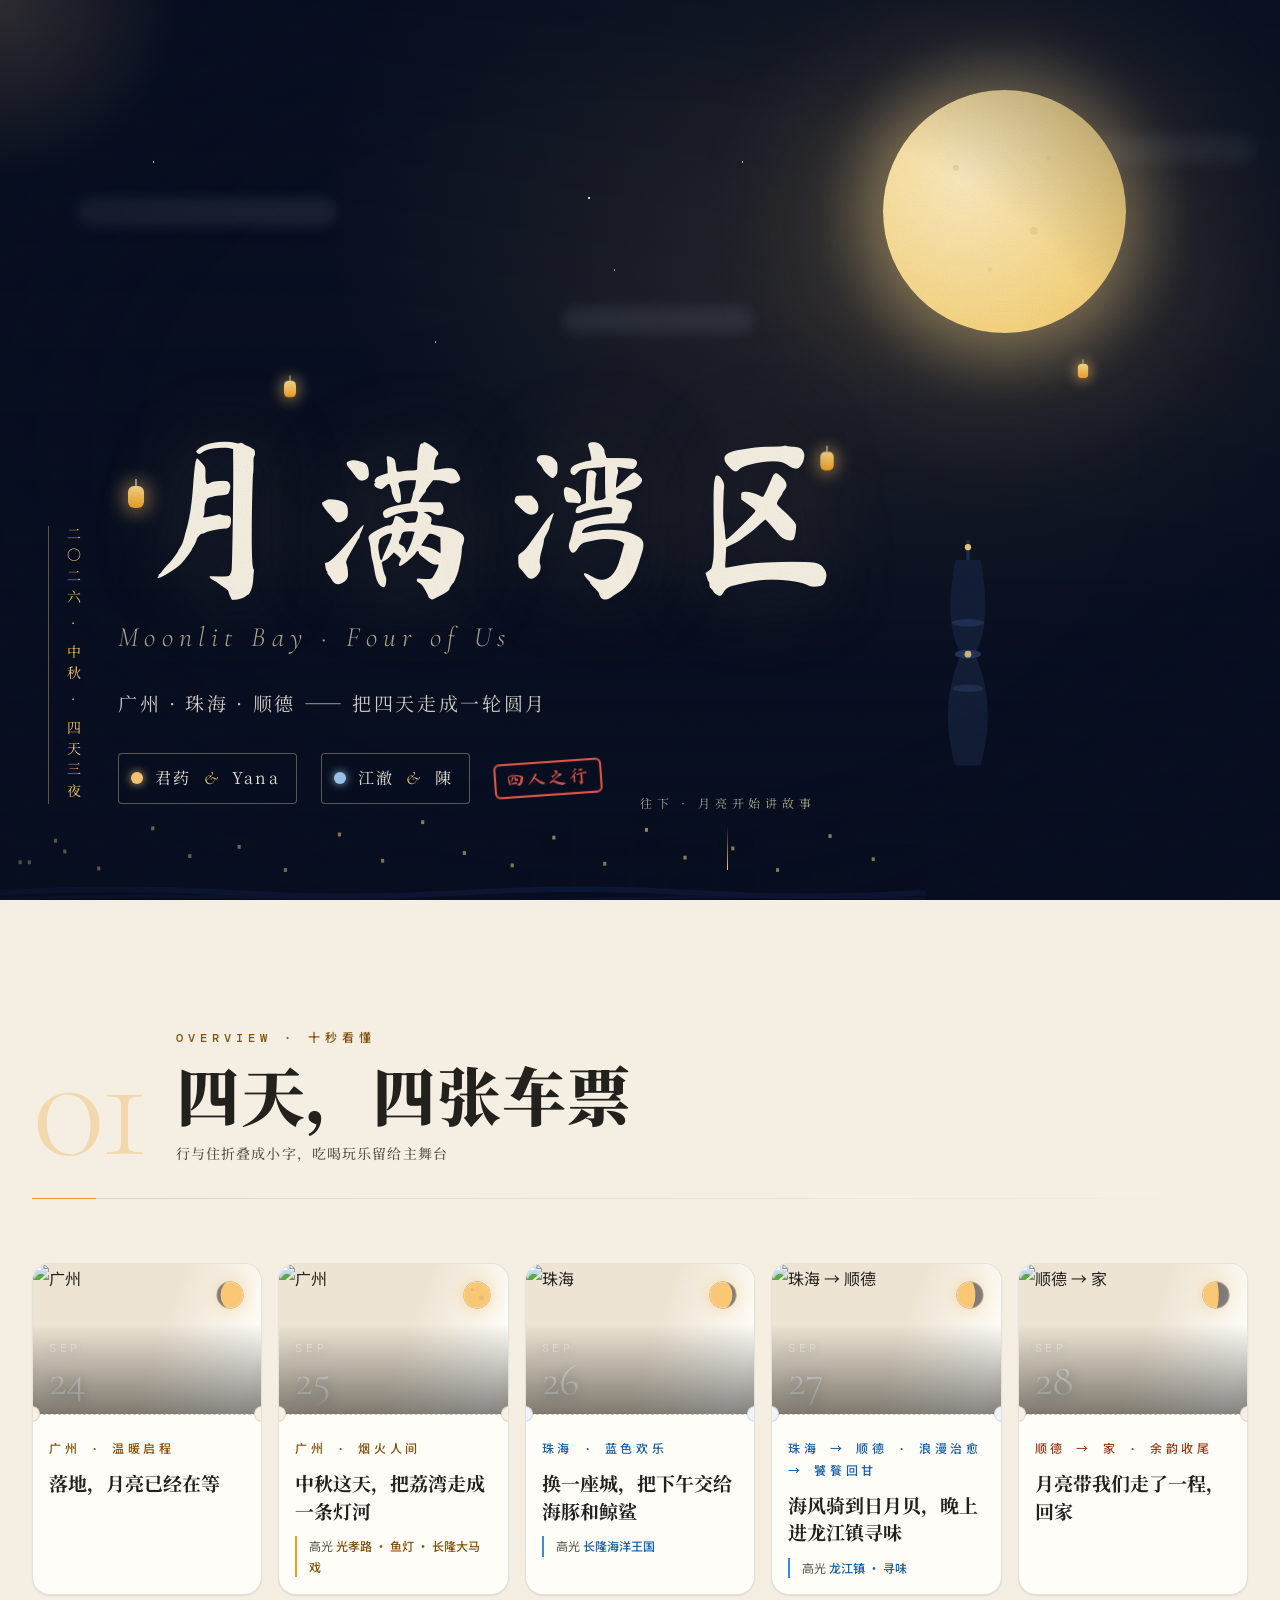
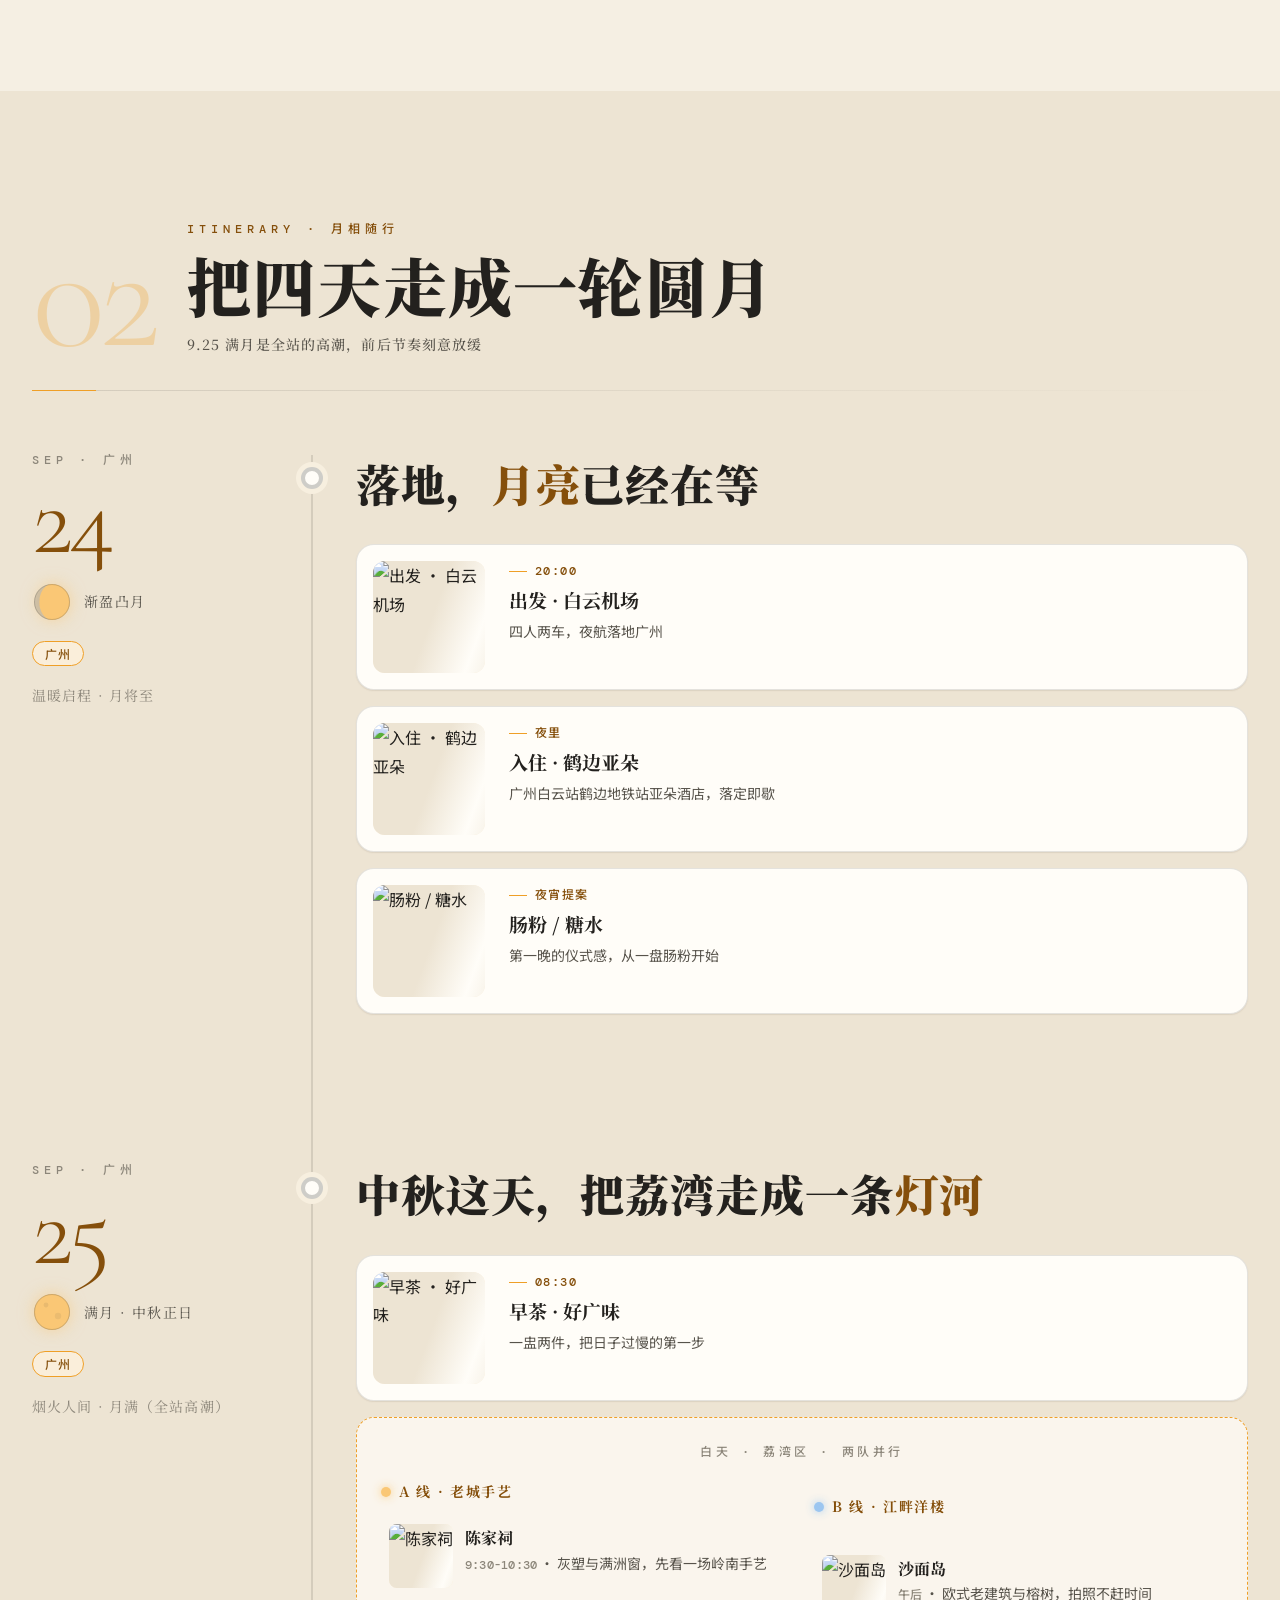
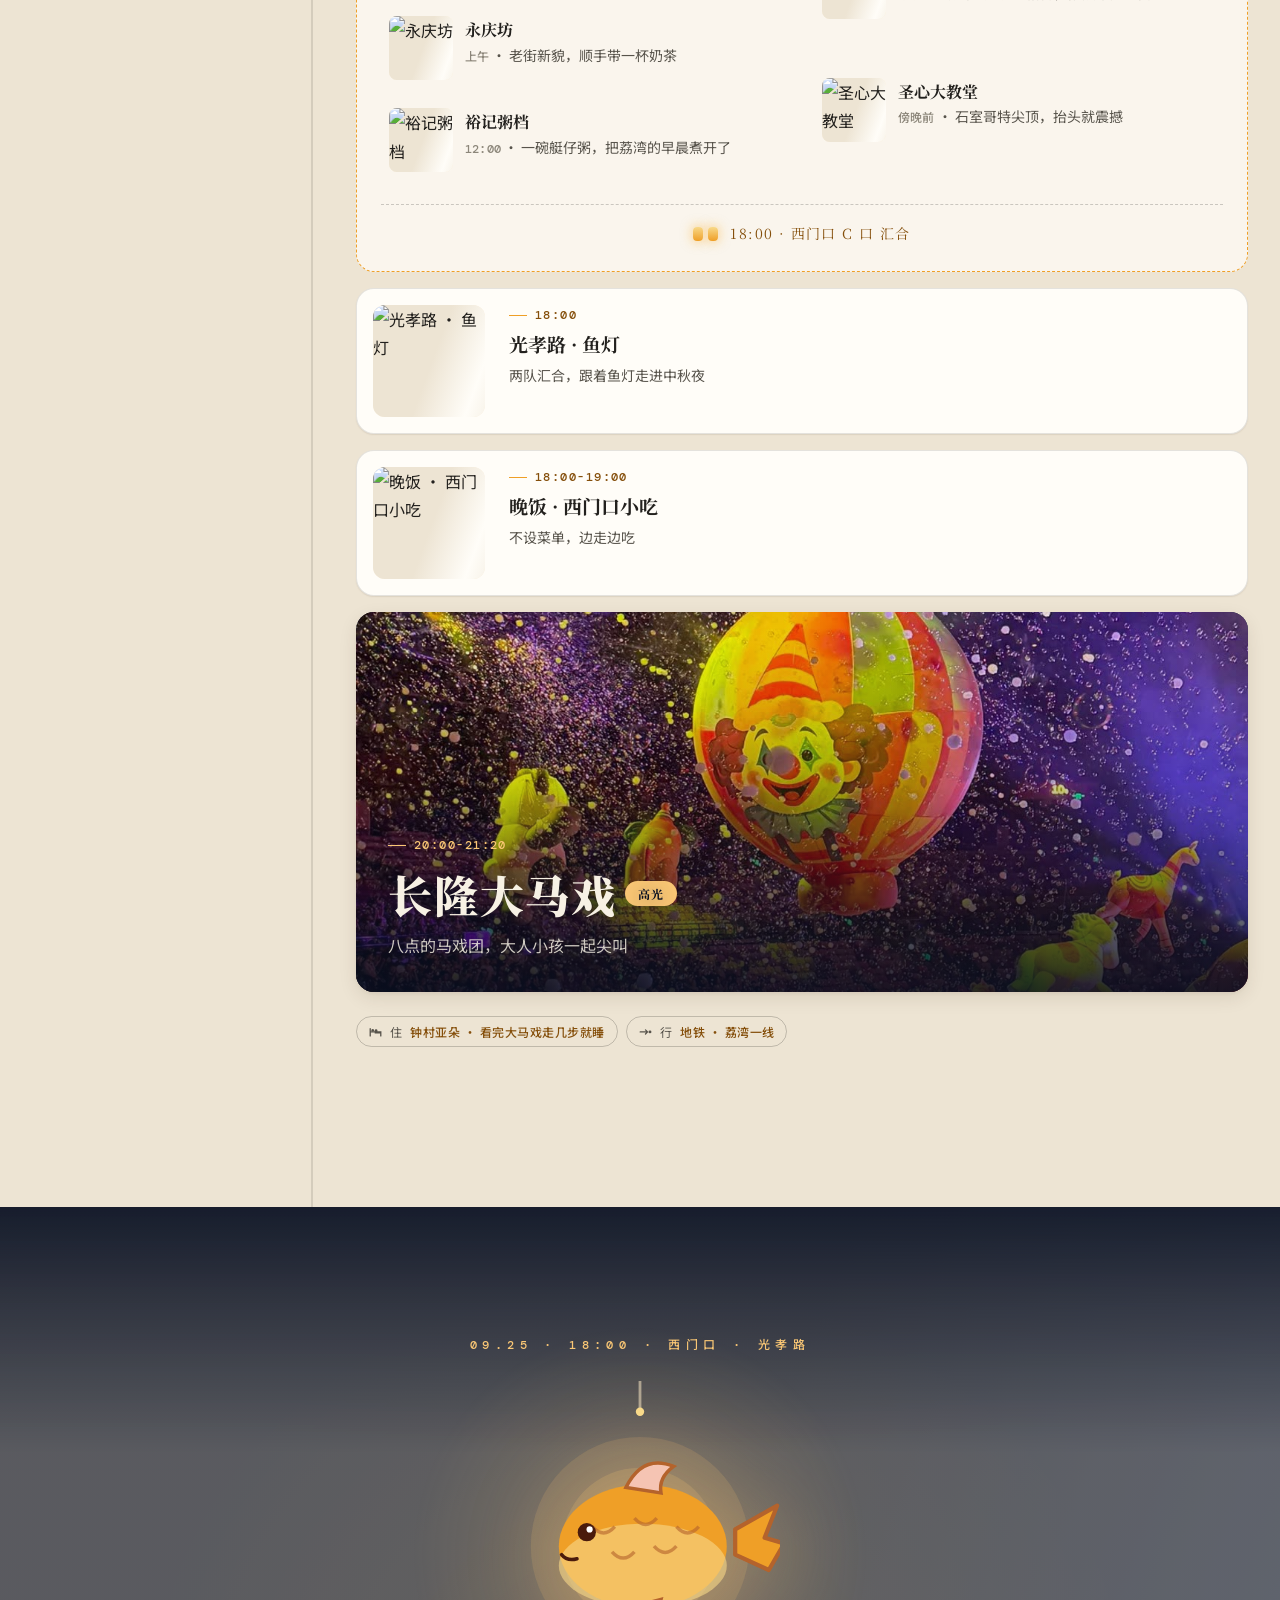
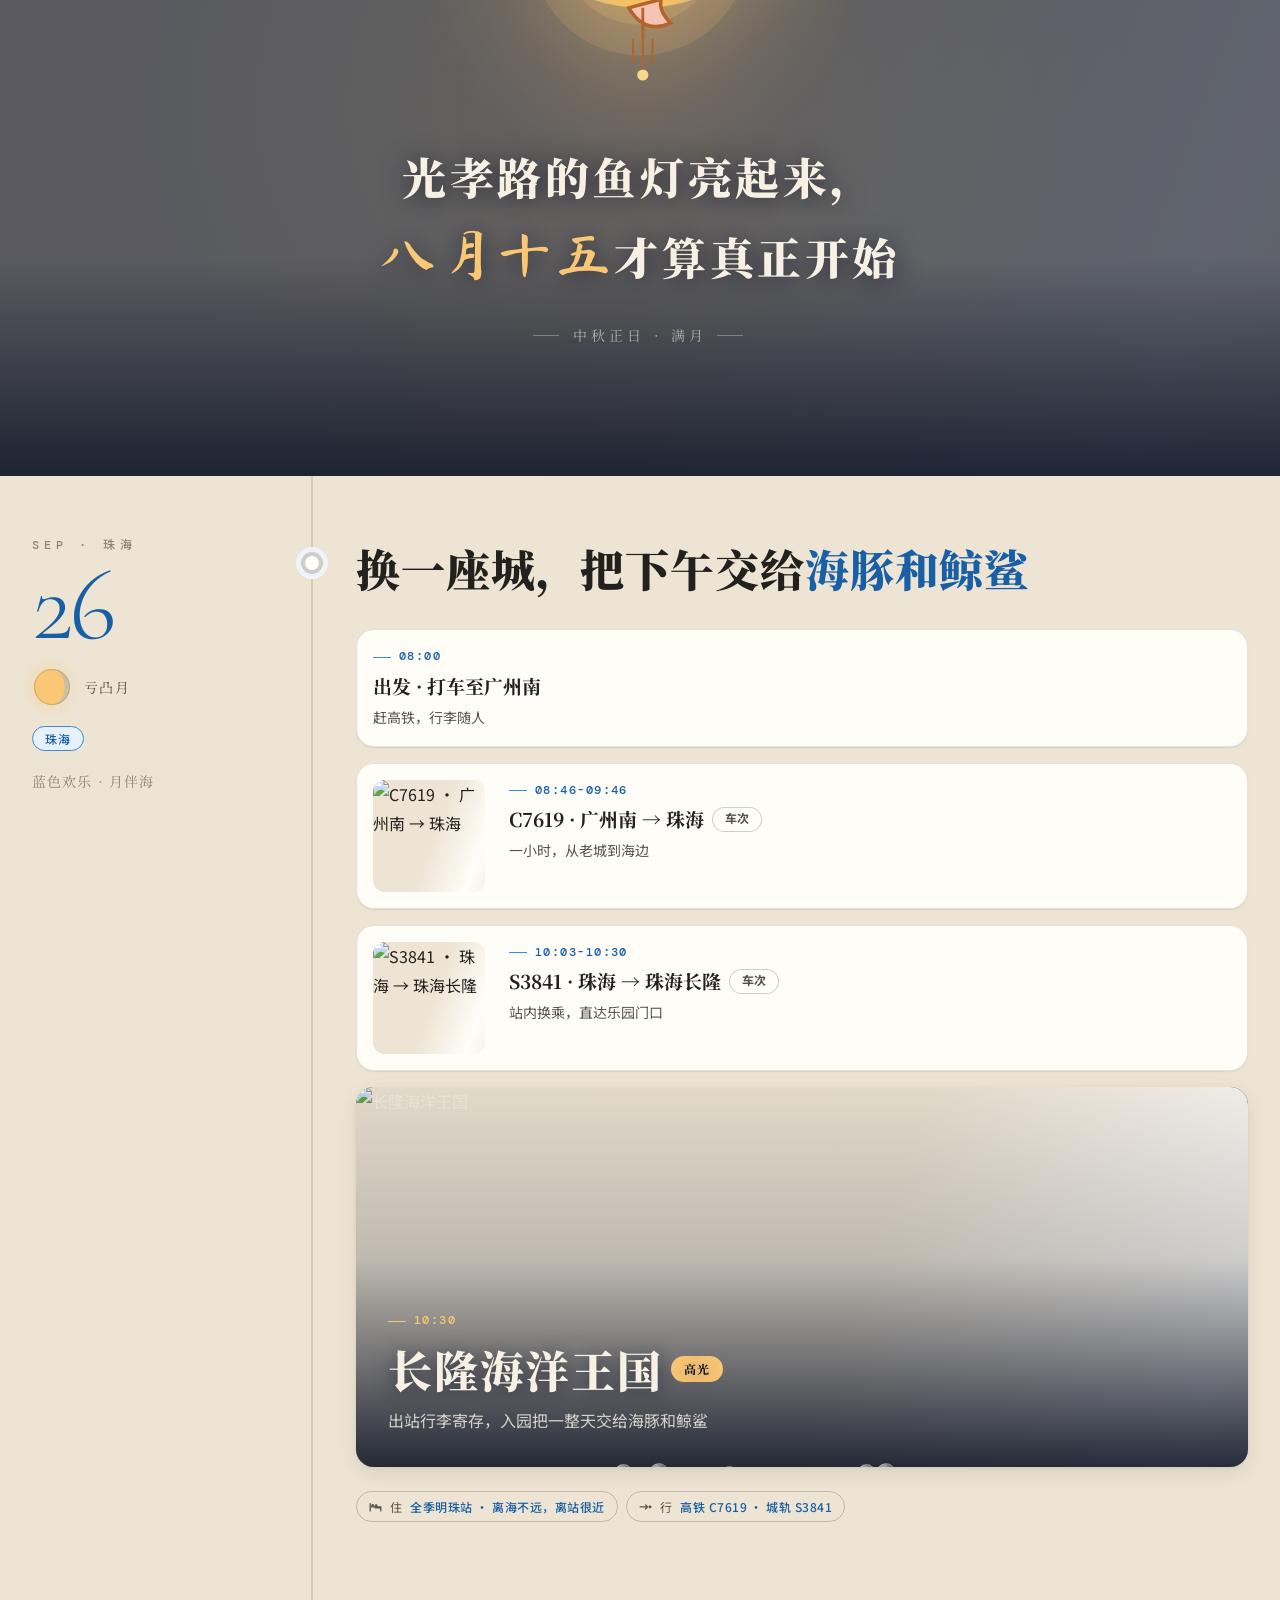
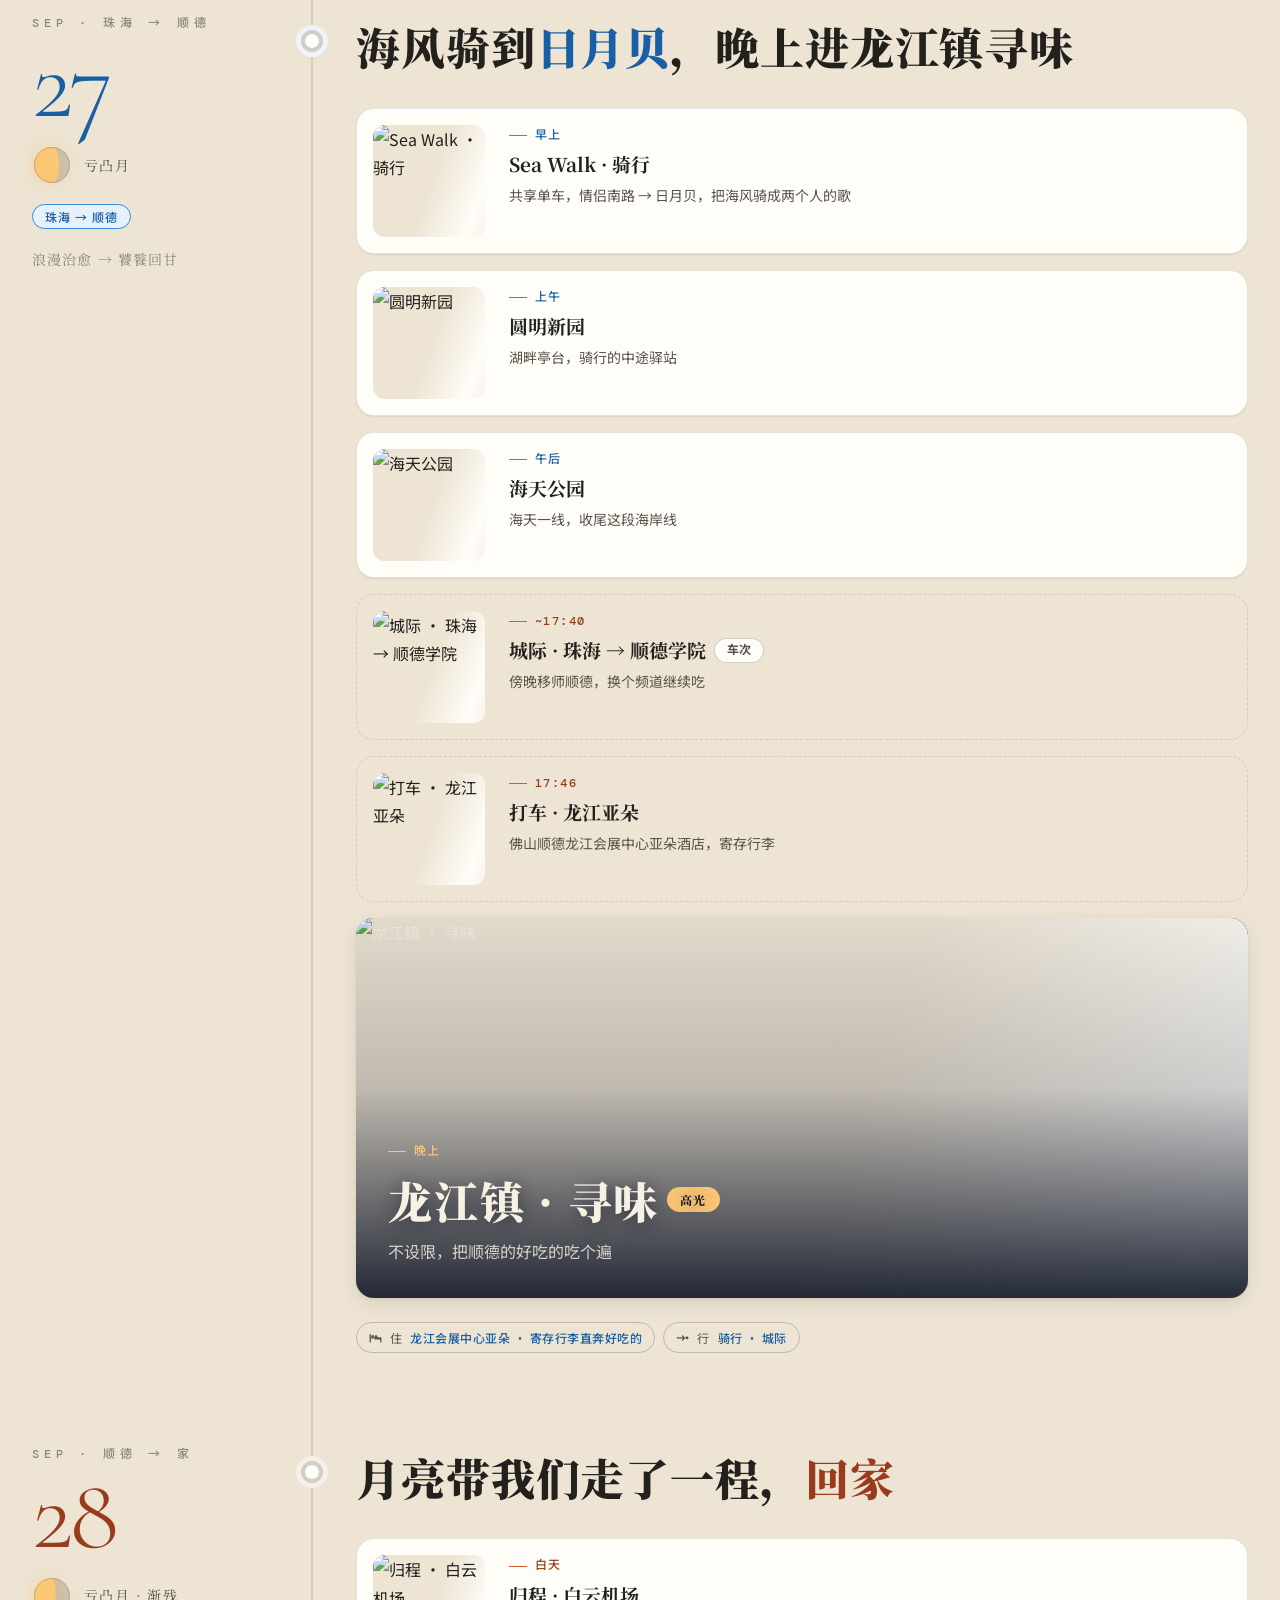
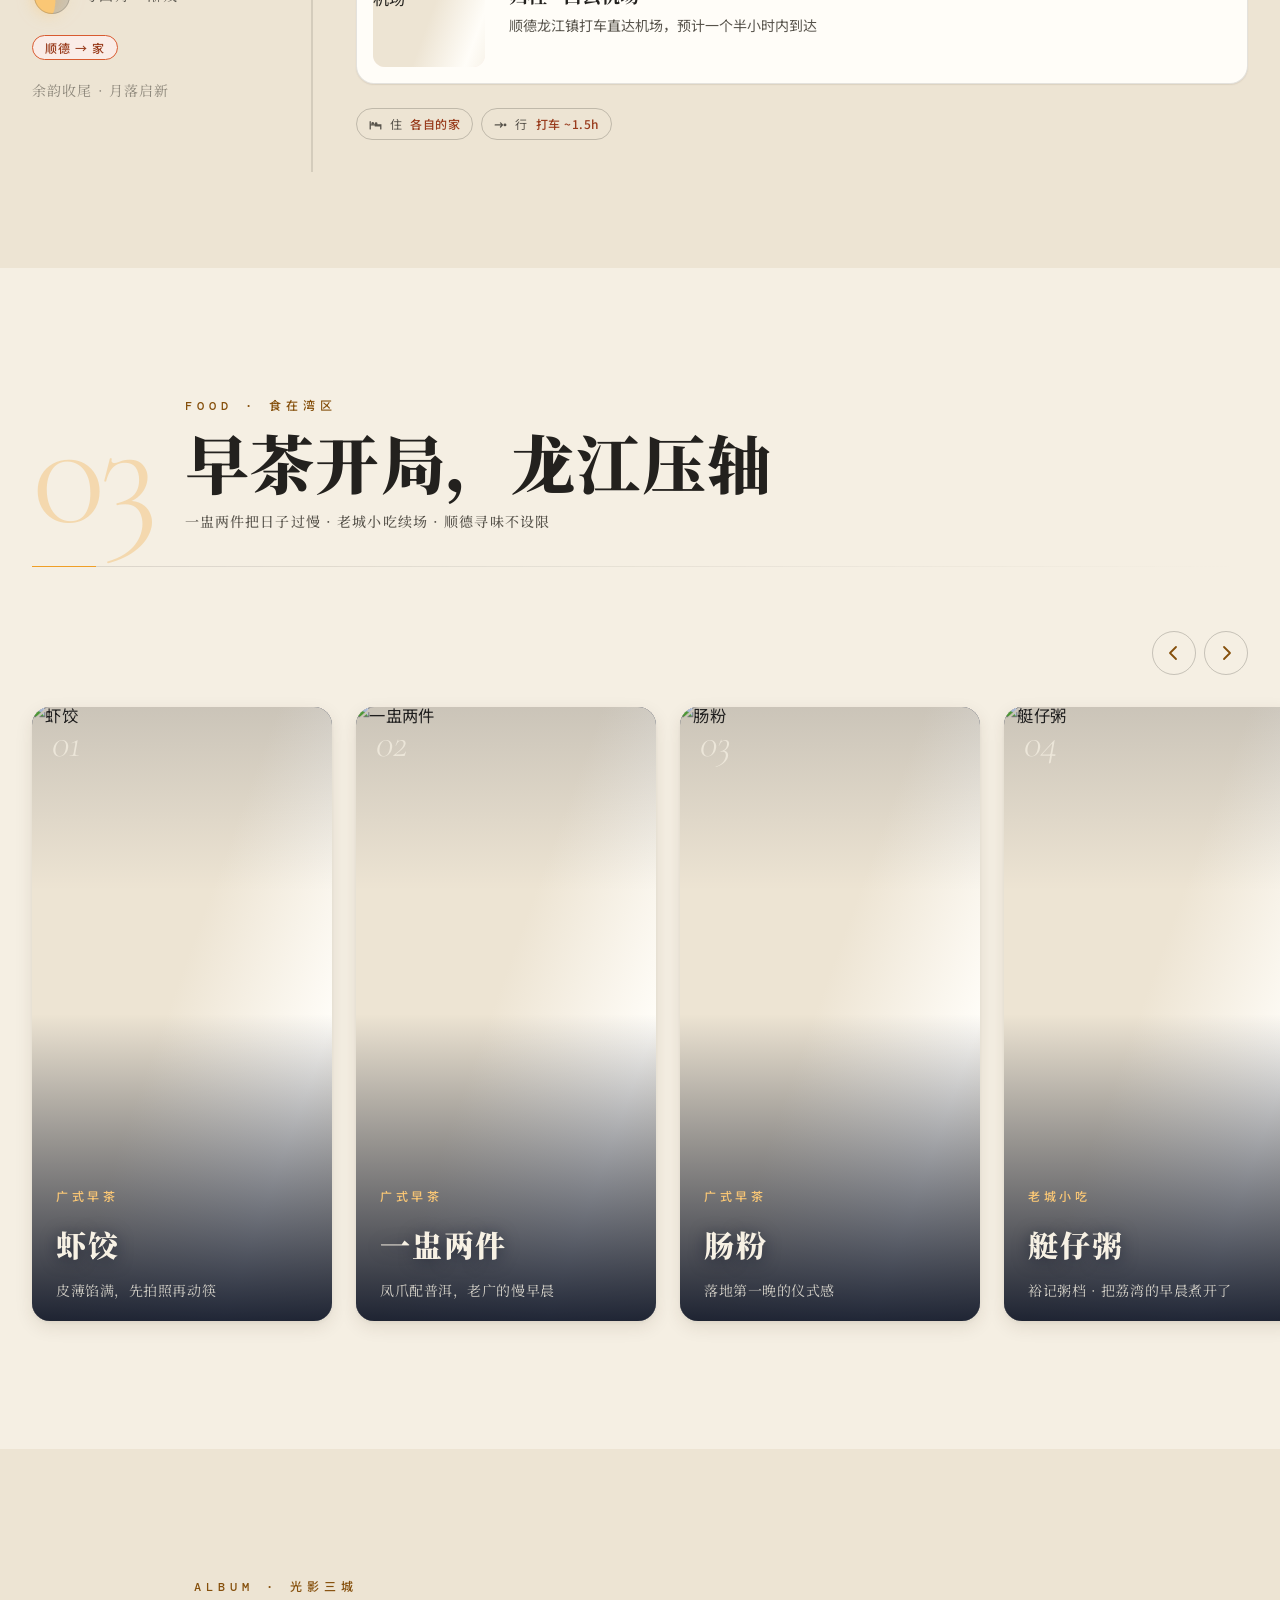
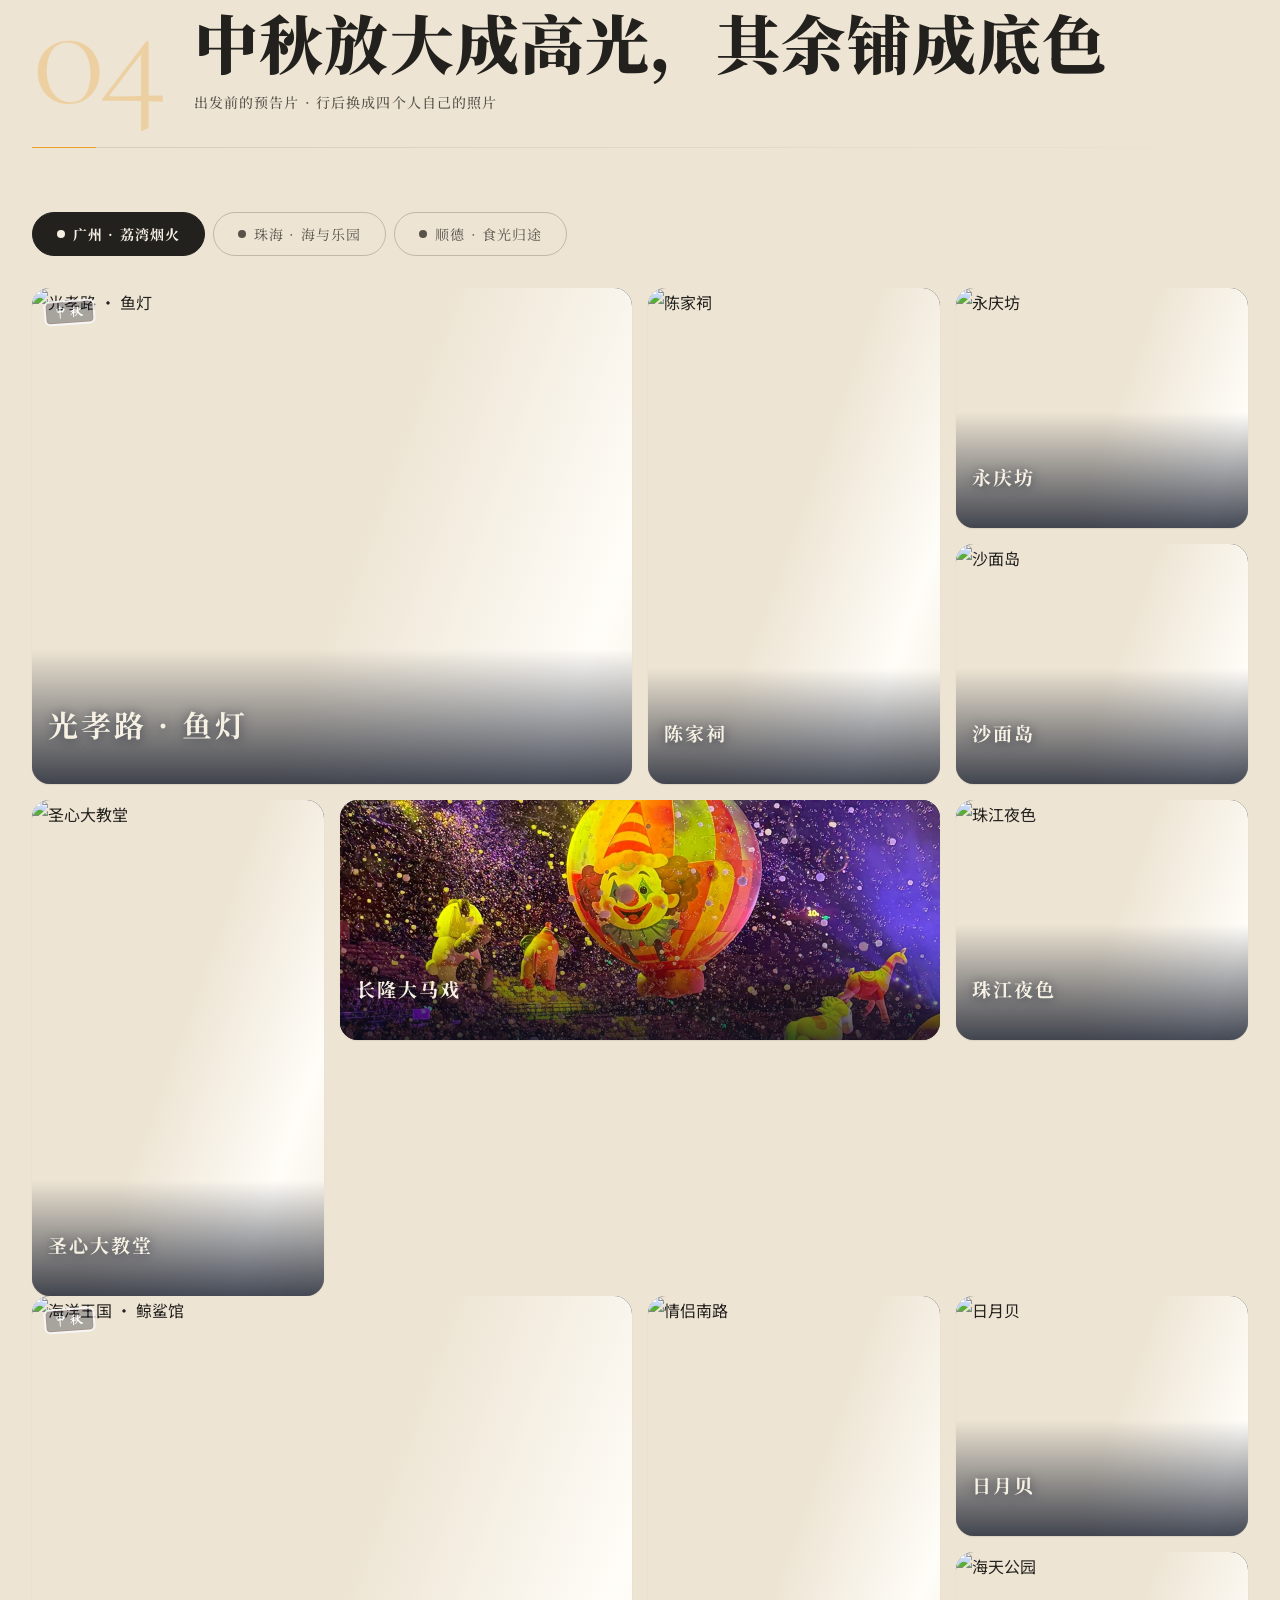
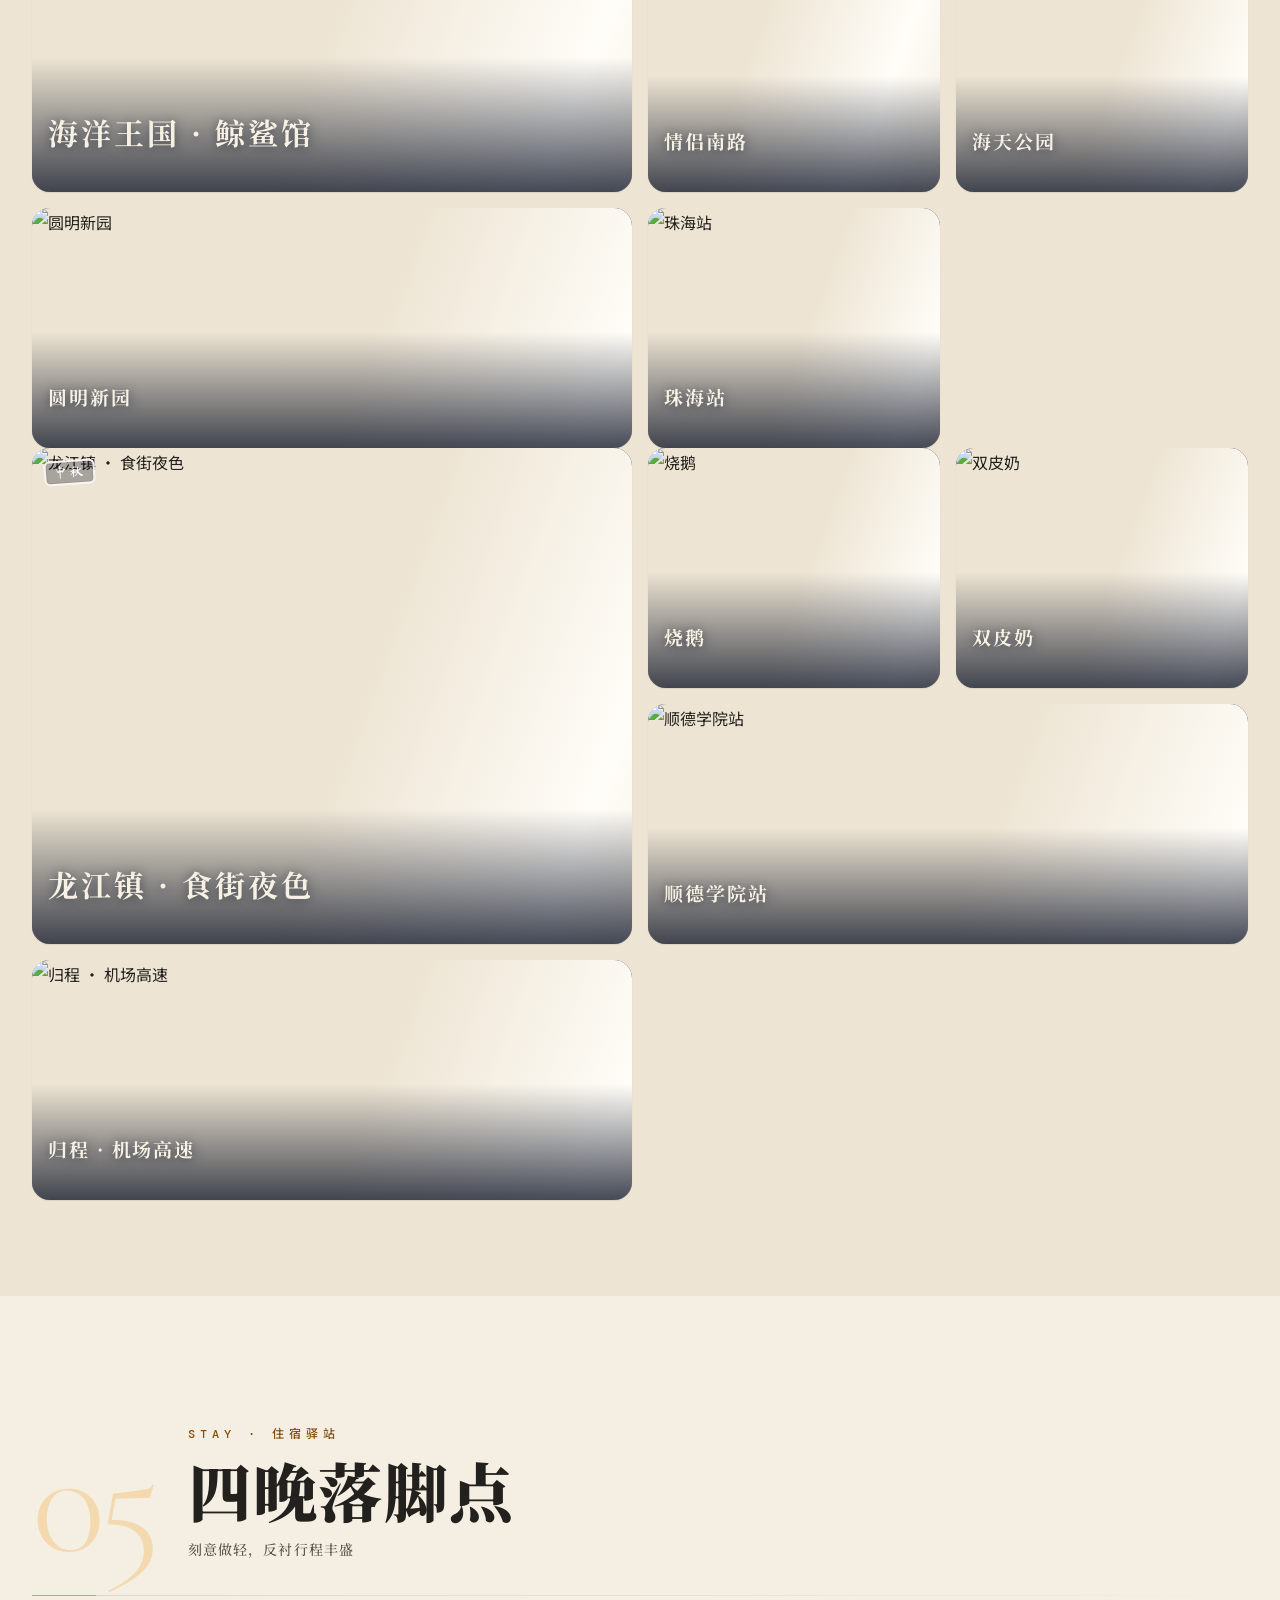
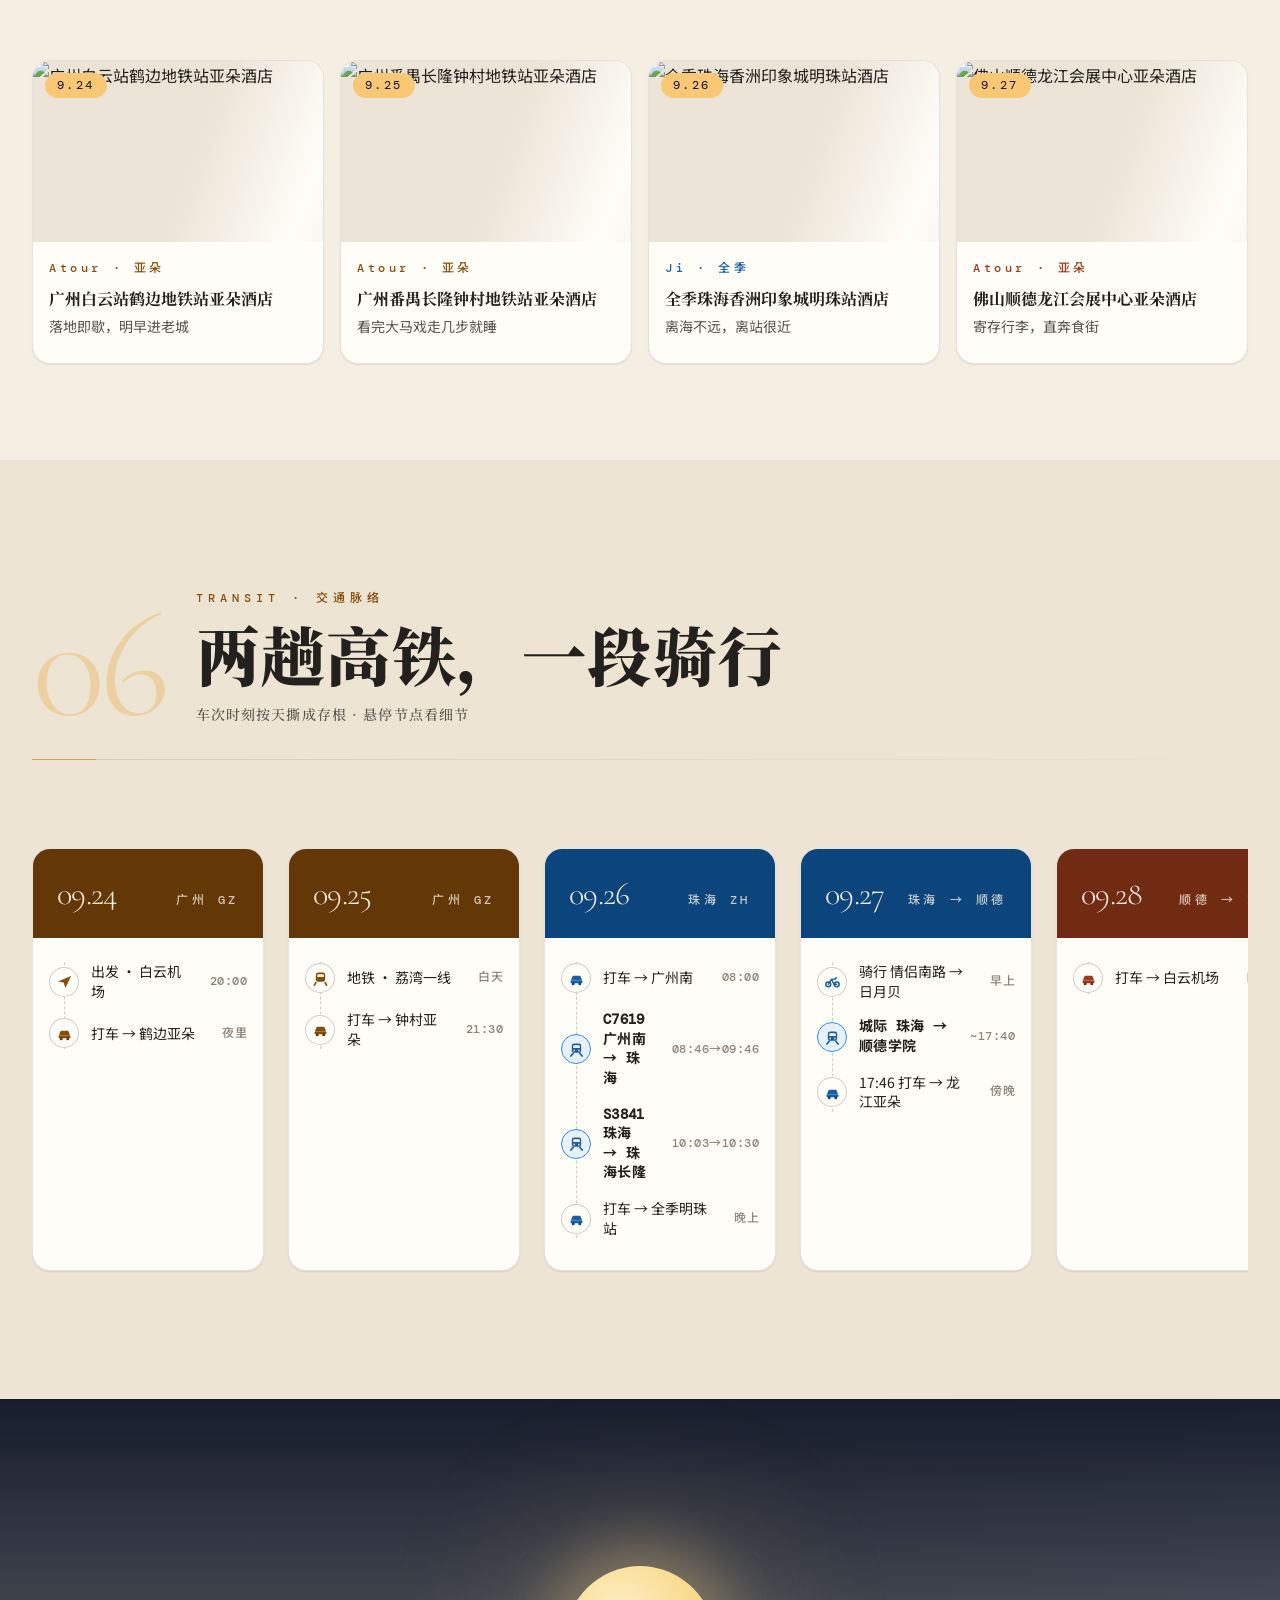
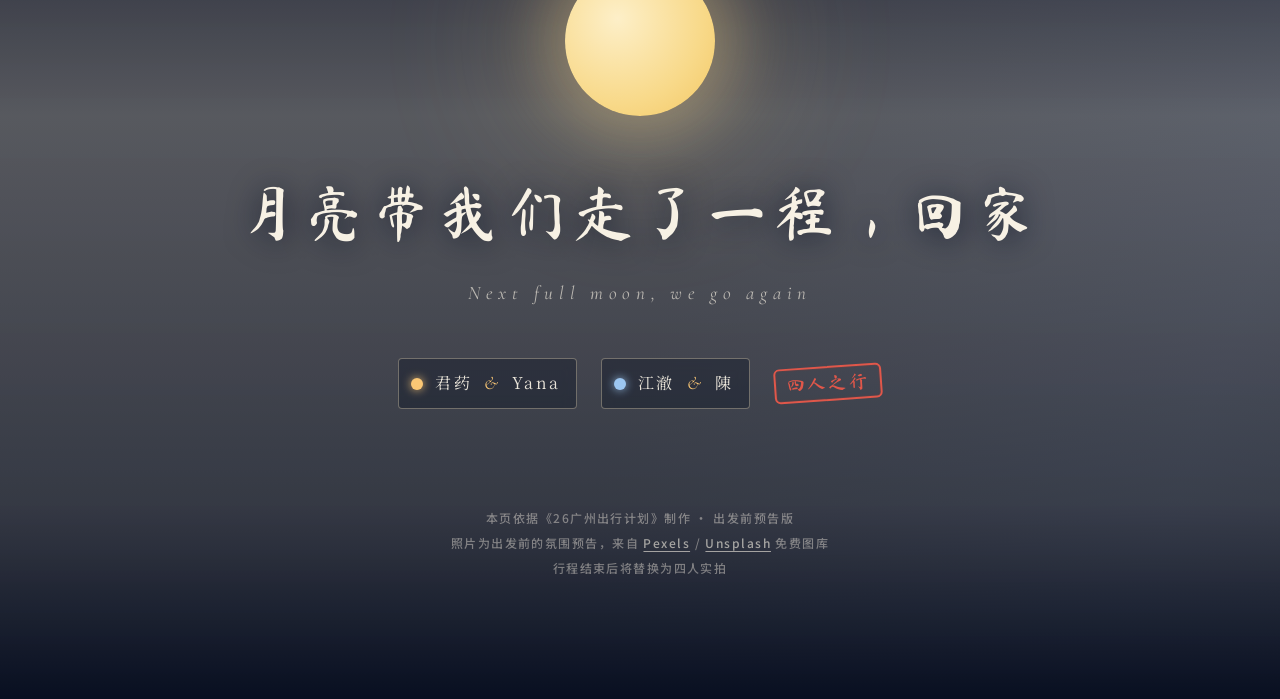
==== moonlit-bay-trip/index.html @ bb0d57ef "feat(moonlit-bay-trip): 以 subtree 收纳月满湾区中秋出行展示页（含完整历史） git-subtree-dir: moonlit-bay-trip git-subtree" ====
<!DOCTYPE html>
<html lang="zh-CN">
<head>
  <meta charset="UTF-8">
  <meta name="viewport" content="width=device-width, initial-scale=1.0, viewport-fit=cover">
  <title>月满湾区 · 四人之行</title>
  <meta name="description" content="四人两队情侣的中秋四天三夜出行：广州 · 珠海 · 顺德，把四天走成一轮圆月。">
  <meta property="og:title" content="月满湾区 · 四人之行">
  <meta property="og:description" content="广州 · 珠海 · 顺德 —— 把四天走成一轮圆月">
  <meta property="og:type" content="website">
  <meta name="theme-color" content="#080F21">
  <link rel="icon" href="data:image/svg+xml,%3Csvg xmlns='http://www.w3.org/2000/svg' viewBox='0 0 32 32'%3E%3Ccircle cx='16' cy='16' r='13' fill='%23FAC775'/%3E%3Ccircle cx='11' cy='12' r='2' fill='%23E89B3C' opacity='.5'/%3E%3Ccircle cx='20' cy='19' r='2.6' fill='%23E89B3C' opacity='.4'/%3E%3C/svg%3E">

  <!-- Web 字体：书法体（Hero 标题/印章）+ 思源宋/黑 + 等宽 + 英文衬线；系统栈保底，swap 不阻塞 -->
  <link rel="preconnect" href="https://fonts.loli.net" crossorigin>
  <link rel="preconnect" href="https://gstatic.loli.net" crossorigin>
  <link rel="preconnect" href="https://images.pexels.com" crossorigin>
  <link rel="preconnect" href="https://images.unsplash.com" crossorigin>
  <link rel="stylesheet" href="https://fonts.loli.net/css2?family=Ma+Shan+Zheng&family=Noto+Serif+SC:wght@500;700;900&family=Noto+Sans+SC:wght@400;500;700&family=DM+Mono:wght@400;500&family=Cormorant+Garamond:ital,wght@0,300;0,400;1,300;1,400&display=swap">

  <link rel="stylesheet" href="css/tokens.css">
  <link rel="stylesheet" href="css/base.css">
  <link rel="stylesheet" href="css/components.css">
</head>
<body>

  <div class="grain" aria-hidden="true"></div>
  <div class="cursor-glow" id="cursorGlow" aria-hidden="true"></div>
  <div class="progress" id="progress" aria-hidden="true"></div>

  <nav class="topnav" id="topnav" aria-label="页面导航">
    <a href="#top" class="topnav__brand" data-nav="top">月满湾区</a>
    <a href="#dashboard" data-nav="dashboard">看板</a>
    <a href="#timeline" data-nav="timeline">时间线</a>
    <a href="#food" data-nav="food">食</a>
    <a href="#album" data-nav="album">光影</a>
    <a href="#hotels" data-nav="hotels">住</a>
    <a href="#transit" data-nav="transit">行</a>
  </nav>

  <button class="daychip" id="daychip" aria-expanded="false" aria-haspopup="true">
    <span class="moonchip-mini" id="moonchipMini" aria-hidden="true"></span>
    <span id="daychipLabel">09.24 · 广州</span>
    <span class="daychip__pop" role="menu" id="daychipPop"></span>
  </button>

  <nav class="moon-rail" id="moonRail" aria-label="月相进度 · 按日跳转"></nav>

  <button class="backtop" id="backtop" aria-label="回到顶部">
    <svg viewBox="0 0 18 18" aria-hidden="true"><path d="M9 3 L9 14 M4 7 L9 2.5 L14 7" fill="none" stroke="currentColor" stroke-width="1.8" stroke-linecap="round" stroke-linejoin="round"/></svg>
  </button>

  <!-- ① Hero 开场幕 -->
  <header class="hero" id="top" data-spy data-navto="top" data-dark>
    <div class="hero__sky" aria-hidden="true">
      <div class="hero__photo-wrap" id="heroPhotoWrap">
        <img class="hero__photo" id="heroPhoto" alt="" fetchpriority="high" decoding="async">
      </div>
      <div class="hero__shade"></div>
      <div class="hero__stars"></div>
      <div class="hero__stars hero__stars--b"></div>
      <span class="hero__meteor"></span>
      <span class="hero__meteor hero__meteor--b"></span>
      <div class="hero__cloud hero__cloud--a"></div>
      <div class="hero__cloud hero__cloud--b"></div>
      <div class="hero__cloud hero__cloud--c"></div>
      <div class="hero__moon-wrap" id="moonWrap">
        <div class="hero__moon"></div>
      </div>
      <span class="hero__lantern hero__lantern--1"></span>
      <span class="hero__lantern hero__lantern--2"></span>
      <span class="hero__lantern hero__lantern--3"></span>
      <span class="hero__lantern hero__lantern--4"></span>

      <!-- 小蛮腰 · 广州塔剪影 -->
      <svg class="hero__tower" viewBox="0 0 21 82" aria-hidden="true">
        <line x1="10.5" y1="0" x2="10.5" y2="7" stroke="#1E2C4E" stroke-width="1.2"/>
        <circle cx="10.5" cy="2.5" r="1.1" fill="#F8D989"/>
        <path d="M6,7 C4,20 3,30 8,40 C3,52 2,64 6,79 L15,79 C19,64 18,52 13,40 C18,30 17,20 15,7 Z" fill="#141F3A"/>
        <ellipse cx="10.5" cy="40" rx="4.6" ry="1.5" fill="#26365E"/>
        <ellipse cx="10.5" cy="29" rx="5.8" ry="1.3" fill="#26365E" opacity=".8"/>
        <ellipse cx="10.5" cy="52" rx="5.4" ry="1.3" fill="#26365E" opacity=".8"/>
        <circle cx="10.5" cy="40" r="1.2" fill="#F8D989" opacity=".9"/>
      </svg>

      <!-- 城市剪影 -->
      <svg class="hero__skyline" viewBox="0 0 1200 210" preserveAspectRatio="none" aria-hidden="true">
        <g fill="#080F21">
          <rect x="0"   y="140" width="52"  height="70"/><rect x="62"  y="112" width="40"  height="98"/>
          <rect x="112" y="150" width="60"  height="60"/><rect x="182" y="96"  width="34"  height="114"/>
          <rect x="226" y="132" width="56"  height="78"/><rect x="292" y="120" width="44"  height="90"/>
          <rect x="346" y="152" width="70"  height="58"/><rect x="426" y="104" width="38"  height="106"/>
          <rect x="474" y="138" width="52"  height="72"/><rect x="536" y="88"  width="30"  height="122"/>
          <rect x="576" y="128" width="58"  height="82"/><rect x="644" y="146" width="46"  height="64"/>
          <rect x="700" y="110" width="40"  height="100"/><rect x="750" y="142" width="64"  height="68"/>
          <rect x="824" y="98"  width="34"  height="112"/><rect x="868" y="134" width="54"  height="76"/>
          <rect x="932" y="122" width="44"  height="88"/><rect x="986" y="150" width="66"  height="60"/>
          <rect x="1060" y="106" width="36"  height="104"/><rect x="1106" y="136" width="94"  height="74"/>
        </g>
        <g fill="#F8D989" opacity=".7">
          <rect x="24" y="156" width="4" height="5"/><rect x="36" y="156" width="4" height="5"/>
          <rect x="70" y="128" width="4" height="5"/><rect x="82" y="142" width="4" height="5"/>
          <rect x="126" y="164" width="4" height="5"/><rect x="196" y="112" width="4" height="5"/>
          <rect x="244" y="148" width="4" height="5"/><rect x="308" y="136" width="4" height="5"/>
          <rect x="368" y="166" width="4" height="5"/><rect x="438" y="120" width="4" height="5"/>
          <rect x="494" y="154" width="4" height="5"/><rect x="546" y="104" width="4" height="5"/>
          <rect x="600" y="144" width="4" height="5"/><rect x="662" y="160" width="4" height="5"/>
          <rect x="716" y="124" width="4" height="5"/><rect x="782" y="158" width="4" height="5"/>
          <rect x="836" y="114" width="4" height="5"/><rect x="886" y="150" width="4" height="5"/>
          <rect x="948" y="138" width="4" height="5"/><rect x="1006" y="166" width="4" height="5"/>
          <rect x="1074" y="122" width="4" height="5"/><rect x="1130" y="152" width="4" height="5"/>
        </g>
        <path d="M0,198 Q150,189 300,198 T600,198 T900,198 T1200,198" stroke="#10193A" stroke-width="7" fill="none"/>
        <path d="M0,206 Q200,199 400,206 T800,206 T1200,206" stroke="#10193A" stroke-width="4" fill="none" opacity=".7"/>
      </svg>
      <div class="hero__vignette"></div>
    </div>

    <div class="hero__body" id="heroBody">
      <p class="hero__kicker" id="heroKicker"></p>
      <div class="hero__title-group">
        <h1 class="hero__title" id="heroTitle"></h1>
        <p class="hero__en" id="heroEn"></p>
        <p class="hero__sub" id="heroSub"></p>
        <div class="hero__seals" id="heroSeals"></div>
      </div>
    </div>

    <div class="hero__hint" aria-hidden="true">
      往下 · 月亮开始讲故事
      <span class="hero__hint-line"></span>
    </div>
  </header>

  <main id="main">

    <!-- ② 出行看板 -->
    <section class="sec" id="dashboard" data-spy data-navto="dashboard">
      <div class="wrap">
        <header class="sec-head reveal">
          <div class="sec-head__num" aria-hidden="true">01</div>
          <div class="sec-kicker">Overview · 十秒看懂</div>
          <h2 class="sec-title reveal-track">四天，四张车票</h2>
          <p class="sec-sub">行与住折叠成小字，吃喝玩乐留给主舞台</p>
          <div class="sec-rule"></div>
        </header>
        <div class="dash-grid reveal-stagger" id="dashGrid"></div>
      </div>
    </section>

    <!-- ③ 四日时间线 -->
    <section class="sec sec--alt" id="timeline" data-navto="timeline">
      <div class="wrap">
        <header class="sec-head reveal">
          <div class="sec-head__num" aria-hidden="true">02</div>
          <div class="sec-kicker">Itinerary · 月相随行</div>
          <h2 class="sec-title reveal-track">把四天走成一轮圆月</h2>
          <p class="sec-sub">9.25 满月是全站的高潮，前后节奏刻意放缓</p>
          <div class="sec-rule"></div>
        </header>
        <div class="tl" id="tl">
          <div class="tl__line" aria-hidden="true"></div>
        </div>
      </div>
    </section>

    <!-- ④ 美食画廊 -->
    <section class="sec" id="food" data-city="gz" data-spy data-navto="food">
      <div class="wrap">
        <header class="sec-head reveal">
          <div class="sec-head__num" aria-hidden="true">03</div>
          <div class="sec-kicker">Food · 食在湾区</div>
          <h2 class="sec-title reveal-track">早茶开局，龙江压轴</h2>
          <p class="sec-sub">一盅两件把日子过慢 · 老城小吃续场 · 顺德寻味不设限</p>
          <div class="sec-rule"></div>
        </header>
        <div class="food-nav" aria-hidden="true">
          <button type="button" id="foodPrev" tabindex="-1" aria-label="上一组"><svg viewBox="0 0 18 18"><path d="M11 3 L5 9 L11 15" fill="none" stroke="currentColor" stroke-width="1.8" stroke-linecap="round" stroke-linejoin="round"/></svg></button>
          <button type="button" id="foodNext" tabindex="-1" aria-label="下一组"><svg viewBox="0 0 18 18"><path d="M7 3 L13 9 L7 15" fill="none" stroke="currentColor" stroke-width="1.8" stroke-linecap="round" stroke-linejoin="round"/></svg></button>
        </div>
        <div class="hscroll food-track" id="foodTrack" aria-label="美食画廊，横向滚动"></div>
      </div>
    </section>

    <!-- ⑤ 景点相册 -->
    <section class="sec sec--alt" id="album" data-navto="album">
      <div class="wrap">
        <header class="sec-head reveal">
          <div class="sec-head__num" aria-hidden="true">04</div>
          <div class="sec-kicker">Album · 光影三城</div>
          <h2 class="sec-title reveal-track">中秋放大成高光，其余铺成底色</h2>
          <p class="sec-sub">出发前的预告片 · 行后换成四个人自己的照片</p>
          <div class="sec-rule"></div>
        </header>
        <div class="album-tabs" id="albumTabs" role="tablist" aria-label="按城市分组"></div>
        <div id="albumPanels"></div>
      </div>
    </section>

    <!-- ⑥ 住宿驿站 -->
    <section class="sec" id="hotels" data-spy data-navto="hotels">
      <div class="wrap">
        <header class="sec-head reveal">
          <div class="sec-head__num" aria-hidden="true">05</div>
          <div class="sec-kicker">Stay · 住宿驿站</div>
          <h2 class="sec-title reveal-track">四晚落脚点</h2>
          <p class="sec-sub">刻意做轻，反衬行程丰盛</p>
          <div class="sec-rule"></div>
        </header>
        <div class="hotel-grid reveal-stagger" id="hotelGrid"></div>
      </div>
    </section>

    <!-- ⑦ 交通脉络 -->
    <section class="sec sec--alt" id="transit" data-spy data-navto="transit">
      <div class="wrap">
        <header class="sec-head reveal">
          <div class="sec-head__num" aria-hidden="true">06</div>
          <div class="sec-kicker">Transit · 交通脉络</div>
          <h2 class="sec-title reveal-track">两趟高铁，一段骑行</h2>
          <p class="sec-sub">车次时刻按天撕成存根 · 悬停节点看细节</p>
          <div class="sec-rule"></div>
        </header>
        <div class="transit" id="transitAxis" aria-label="交通时刻轴，横向滚动"></div>
      </div>
    </section>
  </main>

  <!-- ⑧ 尾声 -->
  <footer class="finale" id="finale" data-spy data-navto="finale" data-dark>
    <div class="finale__photo" id="finalePhoto" aria-hidden="true"><img alt="" loading="lazy" decoding="async"></div>
    <div class="wrap finale__inner">
      <div class="finale__moon" aria-hidden="true"></div>
      <p class="finale__line" id="finaleLine"></p>
      <p class="finale__sub" id="finaleSub"></p>
      <div class="finale__seals" id="finaleSeals"></div>
      <p class="finale__credit" id="finaleCredit"></p>
    </div>
  </footer>

  <!-- 灯箱 -->
  <div class="lightbox" id="lightbox" hidden role="dialog" aria-modal="true" aria-label="放大查看">
    <div class="lightbox__counter" id="lbCounter" aria-hidden="true"></div>
    <button class="lightbox__close" id="lbClose" aria-label="关闭">×</button>
    <button class="lightbox__prev" id="lbPrev" aria-label="上一张">‹</button>
    <button class="lightbox__next" id="lbNext" aria-label="下一张">›</button>
    <figure class="lightbox__fig">
      <div class="lightbox__stage" id="lbStage"></div>
      <figcaption class="lightbox__cap">
        <div class="lightbox__name" id="lbName"></div>
        <div class="lightbox__line" id="lbLine"></div>
        <div class="lightbox__slot" id="lbSlot"></div>
      </figcaption>
    </figure>
  </div>

  <noscript>
    <div style="position:fixed;inset:auto 0 0 0;background:#14213D;color:#F7F1E4;padding:16px;text-align:center;font-size:14px;">
      本页为沉浸式叙事页，需要启用 JavaScript 才能展开四天行程。
    </div>
  </noscript>

  <script src="js/photos.js"></script>
  <script src="js/data.js"></script>
  <script src="js/main.js"></script>
</body>
</html>
---- moonlit-bay-trip/css/tokens.css ----
/* ============================================================
   tokens.css — 设计 Token（设计方案260920 §4 · 260921 改版修订）
   月满湾区 · 四人之行
   ============================================================ */

:root {
  /* —— 中性色（纸感底 + 墨） —— */
  --paper: #F5EFE3;          /* 全站底色 · 宣纸米白，比 v1 更暖一档 */
  --paper-2: #EDE4D3;        /* 分节交替底 */
  --card: #FFFDF8;
  --ink: #23211E;            /* 正文墨 */
  --ink-2: #57534B;          /* 次级文字 */
  --ink-3: #8C867A;          /* 提示文字 */
  --hairline: rgba(35, 33, 30, 0.12);
  --hairline-2: rgba(35, 33, 30, 0.22);

  /* —— 语义色 —— */
  --ok: #3B6D11;
  --warn: #BA7517;
  --err: #A32D2D;
  --info: #185FA5;

  /* —— 朱砂印 —— */
  --seal: #B9352B;
  --seal-deep: #8E2620;

  /* —— 夜幕（Hero / 鱼灯节 / 尾声） —— */
  --night: #14213D;
  --night-deep: #0E1830;
  --night-ink: #080F21;
  --night-mist: #2B3F6B;
  --lamp: #FAC775;           /* 灯与月的光 */
  --lamp-deep: #EF9F27;
  --lamp-pale: #FDEFC8;
  --night-text: #F7F1E4;

  /* —— 城市主题（默认广州，随 body[data-city] 切换） —— */
  --accent: #EF9F27;
  --accent-weak: #FAEEDA;
  --accent-strong: #854F0B;
  --accent-ink: #633806;
  --city-bg: #F7EFDF;

  /* —— 字体（等宽/英文栈后面紧跟 Noto，避免中文字符落到系统点阵宋体） —— */
  --f-brush: 'Ma Shan Zheng', 'Noto Serif SC', 'STKaiti', 'KaiTi', serif;
  --f-serif: 'Noto Serif SC', 'Songti SC', 'STSong', 'SimSun', serif;
  --f-sans: 'Noto Sans SC', 'PingFang SC', 'Microsoft YaHei', sans-serif;
  --f-mono: 'DM Mono', 'Noto Sans SC', 'PingFang SC', 'Microsoft YaHei', 'JetBrains Mono', Consolas, monospace;
  --f-en: 'Cormorant Garamond', 'Noto Serif SC', 'Georgia', serif;

  /* —— 字号阶（12px 下限） —— */
  --fs-hero: clamp(84px, 15vw, 176px);
  --fs-display: clamp(38px, 5.2vw, 64px);
  --fs-h1: clamp(30px, 3.6vw, 44px);
  --fs-h2: clamp(24px, 2.6vw, 30px);
  --fs-h3: 19px;
  --fs-body: 16px;
  --fs-caption: 14px;
  --fs-micro: 12px;

  /* —— 间距（8pt 基） —— */
  --sp-1: 4px;
  --sp-2: 8px;
  --sp-3: 12px;
  --sp-4: 16px;
  --sp-6: 24px;
  --sp-8: 32px;
  --sp-12: 48px;
  --sp-16: 64px;
  --sp-24: 96px;
  --sp-32: 128px;

  /* —— 圆角 —— */
  --r-card: 18px;
  --r-img: 12px;
  --r-pill: 999px;

  /* —— 阴影（暖墨） —— */
  --sh-sm: 0 1px 2px rgba(60, 40, 10, 0.06), 0 1px 1px rgba(60, 40, 10, 0.04);
  --sh-md: 0 6px 18px rgba(60, 40, 10, 0.10), 0 2px 4px rgba(60, 40, 10, 0.05);
  --sh-lg: 0 24px 60px rgba(60, 40, 10, 0.18), 0 6px 14px rgba(60, 40, 10, 0.08);
  --sh-glow: 0 0 60px 20px rgba(250, 215, 140, 0.32), 0 0 140px 60px rgba(250, 215, 140, 0.14);

  /* —— 动效 —— */
  --t-fast: 150ms;
  --t-norm: 320ms;
  --t-slow: 600ms;
  --t-city: 900ms;
  --ease-std: cubic-bezier(0.4, 0, 0.2, 1);
  --ease-dec: cubic-bezier(0, 0, 0.2, 1);
  --ease-emph: cubic-bezier(0.2, 0, 0, 1);
  --ease-out-expo: cubic-bezier(0.16, 1, 0.3, 1);
  --ease-soft: cubic-bezier(0.25, 0.1, 0.25, 1);

  /* —— 层级 —— */
  --z-grain: 60;
  --z-moon: 90;
  --z-nav: 100;
  --z-lightbox: 200;

  /* —— 版心 —— */
  --wrap: 1120px;
  --wrap-wide: 1280px;
}

/* —— 三城主题（scoped 与 body 级共用） —— */
[data-city="gz"] {
  --accent: #EF9F27;
  --accent-weak: #FAEEDA;
  --accent-strong: #854F0B;
  --accent-ink: #633806;
  --city-bg: #F7EFDF;
}

[data-city="zh"] {
  --accent: #378ADD;
  --accent-weak: #E6F1FB;
  --accent-strong: #185FA5;
  --accent-ink: #0C447C;
  --city-bg: #EEF4FA;
}

[data-city="sd"] {
  --accent: #D85A30;
  --accent-weak: #FAECE7;
  --accent-strong: #993C1D;
  --accent-ink: #712B13;
  --city-bg: #F9EEE7;
}

body { transition: background-color var(--t-city) var(--ease-std); }
body[data-city="gz"] { background-color: #F7EFDF; }
body[data-city="zh"] { background-color: #EEF4FA; }
body[data-city="sd"] { background-color: #F9EEE7; }
---- moonlit-bay-trip/css/base.css ----
/* ============================================================
   base.css — 重置 / 排版 / 通用模式（260921 改版）
   ============================================================ */

*, *::before, *::after { box-sizing: border-box; }

html {
  scroll-behavior: smooth;
  -webkit-text-size-adjust: 100%;
}

body {
  margin: 0;
  font-family: var(--f-sans);
  font-size: var(--fs-body);
  line-height: 1.8;
  color: var(--ink);
  background-color: var(--paper);
  -webkit-font-smoothing: antialiased;
  text-rendering: optimizeLegibility;
  overflow-x: hidden;
}

img, svg, video { display: block; max-width: 100%; }

h1, h2, h3, h4, p, ul, ol, figure { margin: 0; }
ul, ol { padding: 0; list-style: none; }

a { color: inherit; text-decoration: none; }

button {
  font: inherit;
  color: inherit;
  border: none;
  background: none;
  cursor: pointer;
  padding: 0;
}

::selection { background: var(--accent-weak); color: var(--accent-strong); }

:focus-visible {
  outline: 2px solid var(--accent-strong);
  outline-offset: 3px;
  border-radius: 4px;
}

/* —— 全站纸纹颗粒（固定层，极淡） —— */
.grain {
  position: fixed;
  inset: 0;
  z-index: var(--z-grain);
  pointer-events: none;
  opacity: .055;
  mix-blend-mode: multiply;
  background-image: url("data:image/svg+xml,%3Csvg xmlns='http://www.w3.org/2000/svg' width='180' height='180'%3E%3Cfilter id='n'%3E%3CfeTurbulence type='fractalNoise' baseFrequency='.9' numOctaves='3' stitchTiles='stitch'/%3E%3CfeColorMatrix values='0 0 0 0 0 0 0 0 0 0 0 0 0 0 0 0 0 0 .9 0'/%3E%3C/filter%3E%3Crect width='100%25' height='100%25' filter='url(%23n)'/%3E%3C/svg%3E");
  background-size: 180px 180px;
}

/* —— 版心 —— */
.wrap {
  width: min(var(--wrap), 100% - var(--sp-12));
  margin-inline: auto;
}

/* —— 章节 —— */
.sec { position: relative; padding-block: var(--sp-32) var(--sp-24); }

[id] { scroll-margin-top: 88px; }

.sec--alt { background: var(--paper-2); }

.sec-head {
  display: grid;
  grid-template-columns: auto 1fr;
  column-gap: var(--sp-8);
  align-items: end;
  margin-bottom: var(--sp-16);
}

.sec-head__num {
  grid-row: 1 / span 3;
  font-family: var(--f-en);
  font-size: clamp(88px, 12vw, 160px);
  font-weight: 300;
  line-height: .8;
  color: var(--accent);
  opacity: .28;
  letter-spacing: -0.04em;
  transition: color var(--t-city) var(--ease-std);
  user-select: none;
}

.sec-kicker {
  font-family: var(--f-mono);
  font-size: var(--fs-micro);
  letter-spacing: 0.42em;
  text-transform: uppercase;
  color: var(--accent-strong);
  transition: color var(--t-city) var(--ease-std);
}

.sec-title {
  font-family: var(--f-serif);
  font-size: var(--fs-display);
  font-weight: 900;
  line-height: 1.12;
  color: var(--ink);
  margin-top: var(--sp-2);
  letter-spacing: 0.02em;
}

.sec-title .t-char { display: inline-block; }

.sec-sub {
  font-family: var(--f-serif);
  font-weight: 500;
  font-size: var(--fs-caption);
  color: var(--ink-2);
  margin-top: var(--sp-3);
  letter-spacing: 0.08em;
}

.sec-rule {
  grid-column: 1 / -1;
  height: 1px;
  margin-top: var(--sp-8);
  background: linear-gradient(90deg, var(--accent) 0, var(--accent) 64px, var(--hairline) 64px, transparent 100%);
  transition: background var(--t-city) var(--ease-std);
}

/* —— 通用 mono 时刻（中英混排：英文数字等宽、中文走 Noto Sans） —— */
.mono {
  font-family: var(--f-mono);
  font-variant-numeric: tabular-nums;
  letter-spacing: 0.02em;
}

/* 小字统一加一档字重，避免细笔画在低分屏发虚 */
.sec-kicker, .ticket__city, .day__num small, .transit__day-city, .hotel-card__brand,
.food-card__cat, .fish__kicker, .tile__sub, .ev__time, .tnode__time, .daychip,
.moon-live__label, .moon-btn__label, .fork__cap, .fork__item-text .mono, .finale__credit {
  font-weight: 500;
}

/* —— 渐入（IO 驱动，一次性） —— */
.reveal {
  opacity: 0;
  transform: translateY(28px);
  transition:
    opacity var(--t-slow) var(--ease-dec),
    transform var(--t-slow) var(--ease-out-expo);
}

.reveal.in { opacity: 1; transform: none; }

/* 级联子项：父级 .in 后依次入场 */
.reveal-stagger > * {
  opacity: 0;
  transform: translateY(22px);
  transition:
    opacity var(--t-slow) var(--ease-dec),
    transform var(--t-slow) var(--ease-out-expo);
}

.reveal-stagger.in > * { opacity: 1; transform: none; }

.reveal-stagger.in > :nth-child(1) { transition-delay: 0ms; }
.reveal-stagger.in > :nth-child(2) { transition-delay: 70ms; }
.reveal-stagger.in > :nth-child(3) { transition-delay: 140ms; }
.reveal-stagger.in > :nth-child(4) { transition-delay: 210ms; }
.reveal-stagger.in > :nth-child(5) { transition-delay: 280ms; }
.reveal-stagger.in > :nth-child(6) { transition-delay: 350ms; }
.reveal-stagger.in > :nth-child(7) { transition-delay: 420ms; }
.reveal-stagger.in > :nth-child(8) { transition-delay: 490ms; }
.reveal-stagger.in > :nth-child(n+9) { transition-delay: 560ms; }

/* 大数字强调入场 */
.reveal-pop {
  opacity: 0;
  transform: scale(0.94) translateY(8px);
  transition:
    opacity var(--t-slow) var(--ease-dec),
    transform var(--t-slow) var(--ease-emph);
}

.reveal-pop.in { opacity: 1; transform: none; }

/* 标题字距收拢入场 */
.reveal-track {
  opacity: 0;
  letter-spacing: 0.22em;
  transition:
    opacity 700ms var(--ease-dec),
    letter-spacing 900ms var(--ease-out-expo);
}

.reveal-track.in { opacity: 1; letter-spacing: 0.02em; }

/* 图片揭幕：暗幕自左向右拉开 */
.reveal-img { position: relative; overflow: hidden; }

.reveal-img::after {
  content: "";
  position: absolute;
  inset: 0;
  background: var(--paper-2);
  transform-origin: right;
  transition: transform 900ms var(--ease-out-expo);
  z-index: 3;
}

.reveal-img.in::after { transform: scaleX(0); }

.reveal-img > img {
  transform: scale(1.12);
  transition: transform 1400ms var(--ease-out-expo);
}

.reveal-img.in > img { transform: scale(1); }

/* —— 屏幕阅读器专用 —— */
.sr-only {
  position: absolute;
  width: 1px;
  height: 1px;
  padding: 0;
  margin: -1px;
  overflow: hidden;
  clip: rect(0 0 0 0);
  white-space: nowrap;
  border: 0;
}

/* —— 徽章通用 —— */
.pill {
  display: inline-flex;
  align-items: center;
  gap: var(--sp-1);
  padding: 2px var(--sp-3);
  border-radius: var(--r-pill);
  border: 1px solid var(--hairline-2);
  font-size: var(--fs-micro);
  color: var(--ink-2);
  background: var(--card);
  white-space: nowrap;
  line-height: 1.6;
}

.pill--city {
  border-color: var(--accent);
  color: var(--accent-strong);
  background: var(--accent-weak);
  font-weight: 500;
  letter-spacing: 0.08em;
}

.pill--star {
  border-color: transparent;
  color: #FFFFFF;
  background: var(--accent-strong);
  font-weight: 500;
  letter-spacing: 0.1em;
}

/* —— 朱砂印章 —— */
.stamp {
  display: inline-flex;
  align-items: center;
  justify-content: center;
  font-family: var(--f-brush);
  color: var(--seal);
  border: 2px solid var(--seal);
  border-radius: 6px;
  padding: 2px 8px;
  line-height: 1.2;
  letter-spacing: 0.1em;
  box-shadow: inset 0 0 0 1px rgba(185, 53, 43, 0.15);
  transform: rotate(-4deg);
  mix-blend-mode: multiply;
  white-space: nowrap;
}

/* —— 滚动横条通用 —— */
.hscroll {
  display: flex;
  gap: var(--sp-6);
  overflow-x: auto;
  scroll-snap-type: x mandatory;
  padding: var(--sp-4) 0 var(--sp-8);
  scrollbar-width: thin;
  scrollbar-color: var(--accent) transparent;
  -webkit-overflow-scrolling: touch;
}

.hscroll > * { scroll-snap-align: start; flex-shrink: 0; }

/* —— 图片加载态 —— */
img.ph {
  background: linear-gradient(110deg, var(--paper-2) 30%, var(--card) 50%, var(--paper-2) 70%);
  background-size: 200% 100%;
  animation: shimmer 1.6s linear infinite;
}

img.ph.loaded { animation: none; background: none; }

@keyframes shimmer {
  from { background-position: 200% 0; }
  to   { background-position: -200% 0; }
}

/* —— 动效偏好降级 —— */
@media (prefers-reduced-motion: reduce) {
  html { scroll-behavior: auto; }

  *, *::before, *::after {
    animation-duration: 0.01ms !important;
    animation-iteration-count: 1 !important;
    transition-duration: 0.01ms !important;
  }

  .reveal, .reveal-pop, .reveal-track, .reveal-stagger > * {
    opacity: 1;
    transform: none;
    letter-spacing: inherit;
  }

  .reveal-img::after { display: none; }
  .reveal-img > img { transform: none; }

  .bubbles, .hero__meteor, .cursor-glow { display: none; }
}
---- moonlit-bay-trip/css/components.css ----
/* ============================================================
   components.css — 组件样式（260921 改版：杂志跨页 + 实拍 + 滚动叙事）
   ============================================================ */

/* ============================================================
   ① Hero 开场幕
   ============================================================ */
.hero {
  position: relative;
  min-height: 100vh;
  min-height: 100svh;
  display: flex;
  flex-direction: column;
  justify-content: flex-end;
  overflow: hidden;
  background: var(--night-ink);
  color: var(--night-text);
  isolation: isolate;
}

.hero__sky { position: absolute; inset: 0; }

/* 实拍夜景 */
.hero__photo-wrap {
  position: absolute;
  inset: -6% 0 0 0;
  overflow: hidden;
  will-change: transform;
}

.hero__photo {
  width: 100%;
  height: 106%;
  object-fit: cover;
  object-position: center 40%;
  opacity: 0;
  transform: scale(1.08);
  transition: opacity 1.6s var(--ease-dec), transform 4s var(--ease-out-expo);
  filter: saturate(.92) brightness(.9);
}

.hero.is-ready .hero__photo { opacity: .88; transform: scale(1); }

/* 双层压暗：顶部保星空，底部保标题 */
.hero__shade {
  position: absolute;
  inset: 0;
  background:
    linear-gradient(180deg, rgba(8, 15, 33, .55) 0%, rgba(8, 15, 33, .10) 35%, rgba(8, 15, 33, .35) 62%, rgba(8, 15, 33, .96) 100%),
    radial-gradient(ellipse at 72% 22%, rgba(250, 199, 117, .18), transparent 46%);
}

.hero__vignette {
  position: absolute;
  inset: 0;
  background: radial-gradient(ellipse at 50% 50%, transparent 55%, rgba(8, 15, 33, .55) 100%);
}

/* 星星 */
.hero__stars {
  position: absolute;
  inset: 0;
  background-image:
    radial-gradient(1.5px 1.5px at 12% 18%, rgba(255,255,255,.9) 50%, transparent 51%),
    radial-gradient(1px 1px at 28% 8%,  rgba(255,255,255,.7) 50%, transparent 51%),
    radial-gradient(2px 2px at 46% 22%, rgba(255,244,214,.85) 50%, transparent 51%),
    radial-gradient(1px 1px at 63% 10%, rgba(255,255,255,.6) 50%, transparent 51%),
    radial-gradient(1.5px 1.5px at 78% 16%, rgba(255,255,255,.8) 50%, transparent 51%),
    radial-gradient(1px 1px at 90% 26%, rgba(255,244,214,.7) 50%, transparent 51%),
    radial-gradient(1px 1px at 8% 40%,  rgba(255,255,255,.5) 50%, transparent 51%),
    radial-gradient(1.5px 1.5px at 34% 38%, rgba(255,255,255,.6) 50%, transparent 51%),
    radial-gradient(1px 1px at 55% 34%, rgba(255,244,214,.55) 50%, transparent 51%),
    radial-gradient(1px 1px at 84% 44%, rgba(255,255,255,.5) 50%, transparent 51%),
    radial-gradient(1px 1px at 18% 28%, rgba(255,255,255,.55) 50%, transparent 51%),
    radial-gradient(1.2px 1.2px at 70% 6%, rgba(255,255,255,.7) 50%, transparent 51%),
    radial-gradient(1px 1px at 40% 14%, rgba(255,255,255,.5) 50%, transparent 51%),
    radial-gradient(1px 1px at 96% 12%, rgba(255,255,255,.6) 50%, transparent 51%);
  animation: twinkle 3.5s ease-in-out infinite alternate;
  mix-blend-mode: screen;
}

.hero__stars--b {
  background-image:
    radial-gradient(1px 1px at 22% 12%, rgba(255,255,255,.8) 50%, transparent 51%),
    radial-gradient(1.4px 1.4px at 58% 18%, rgba(255,244,214,.75) 50%, transparent 51%),
    radial-gradient(1px 1px at 82% 8%,  rgba(255,255,255,.6) 50%, transparent 51%),
    radial-gradient(1px 1px at 5% 22%,  rgba(255,255,255,.6) 50%, transparent 51%),
    radial-gradient(1.2px 1.2px at 48% 30%, rgba(255,255,255,.55) 50%, transparent 51%),
    radial-gradient(1px 1px at 92% 36%, rgba(255,244,214,.6) 50%, transparent 51%);
  animation-duration: 5.2s;
  animation-delay: -2s;
}

@keyframes twinkle { from { opacity: .35; } to { opacity: 1; } }

/* 流星 */
.hero__meteor {
  position: absolute;
  top: 8%;
  left: 62%;
  width: 160px;
  height: 1.5px;
  background: linear-gradient(90deg, rgba(255,255,255,0), rgba(255,255,255,.9));
  transform: rotate(-28deg);
  opacity: 0;
  animation: meteor 11s ease-in infinite;
  animation-delay: 4s;
  filter: drop-shadow(0 0 4px rgba(255,255,255,.8));
}

.hero__meteor--b { top: 18%; left: 20%; width: 110px; animation-delay: 13s; animation-duration: 17s; }

@keyframes meteor {
  0%, 92% { opacity: 0; translate: 0 0; }
  93%     { opacity: 1; translate: 0 0; }
  100%    { opacity: 0; translate: -320px 170px; }
}

/* 满月：外层视差，内层月出 */
.hero__moon-wrap {
  position: absolute;
  top: 10%;
  right: 12%;
  width: clamp(150px, 19vw, 260px);
  will-change: transform;
}

.hero__moon {
  position: relative;
  width: 100%;
  aspect-ratio: 1;
  border-radius: 50%;
  background:
    radial-gradient(circle at 30% 32%, rgba(43,43,43,.10) 2.5px, transparent 3.5px),
    radial-gradient(circle at 62% 58%, rgba(43,43,43,.08) 3.5px, transparent 4.5px),
    radial-gradient(circle at 44% 74%, rgba(43,43,43,.07) 2px, transparent 3px),
    radial-gradient(circle at 68% 28%, rgba(43,43,43,.06) 2px, transparent 3px),
    radial-gradient(circle at 35% 35%, var(--lamp-pale), #F8D989 62%, #F3C763 100%);
  box-shadow: var(--sh-glow);
  animation: moonrise 1800ms var(--ease-out-expo) both;
}

.hero__moon::after {
  content: "";
  position: absolute;
  inset: -40%;
  border-radius: 50%;
  background: radial-gradient(circle, rgba(250, 215, 140, .18) 0%, transparent 60%);
  animation: glowPulse 5s ease-in-out infinite alternate;
}

@keyframes moonrise {
  from { transform: translateY(60px) scale(.94); opacity: 0; }
  to   { transform: translateY(0) scale(1);      opacity: 1; }
}

/* 云影 */
.hero__cloud {
  position: absolute;
  height: 28px;
  border-radius: var(--r-pill);
  background: rgba(226, 234, 252, 0.08);
  filter: blur(6px);
}

.hero__cloud--a { top: 22%; left: 6%;  width: 260px; animation: drift 34s ease-in-out infinite alternate; }
.hero__cloud--b { top: 34%; left: 44%; width: 190px; animation: drift 26s ease-in-out infinite alternate-reverse; }
.hero__cloud--c { top: 15%; right: 2%; width: 160px; animation: drift 40s ease-in-out infinite alternate; }

@keyframes drift {
  from { transform: translateX(-36px); }
  to   { transform: translateX(36px); }
}

/* 漂浮小灯笼 */
.hero__lantern {
  position: absolute;
  width: 16px;
  height: 22px;
  border-radius: 6px;
  background: linear-gradient(180deg, #F8D989, var(--lamp-deep));
  box-shadow: 0 0 18px 5px rgba(250, 199, 117, 0.45);
  animation: lanternFloat 9s ease-in-out infinite;
}

.hero__lantern::before {
  content: "";
  position: absolute;
  top: -7px; left: 50%;
  width: 2px; height: 7px;
  background: rgba(250, 232, 195, 0.55);
  transform: translateX(-50%);
}

.hero__lantern--1 { left: 10%; top: 54%; animation-delay: 0s;   animation-duration: 8.5s; }
.hero__lantern--2 { left: 22%; top: 42%; animation-delay: 1.2s; animation-duration: 10s;  scale: .75; }
.hero__lantern--3 { left: 64%; top: 50%; animation-delay: .6s;  animation-duration: 9s;   scale: .85; }
.hero__lantern--4 { left: 84%; top: 40%; animation-delay: 2s;   animation-duration: 11s;  scale: .65; }

@keyframes lanternFloat {
  0%, 100% { translate: 0 0; }
  50%      { translate: 0 -14px; }
}

/* 城市剪影（叠在照片底部，接住暗部） */
.hero__skyline,
.hero__tower { will-change: transform; }

.hero__skyline {
  position: absolute;
  bottom: -2px; left: 0; right: 0;
  height: clamp(100px, 18vh, 200px);
  pointer-events: none;
  opacity: .9;
}

.hero__tower {
  position: absolute;
  bottom: clamp(80px, 14vh, 150px);
  right: 22%;
  height: clamp(140px, 26vh, 280px);
  aspect-ratio: 21 / 82;
  pointer-events: none;
  opacity: .92;
}

/* 标题组 */
.hero__body {
  position: relative;
  z-index: 2;
  display: grid;
  grid-template-columns: auto 1fr;
  column-gap: var(--sp-8);
  align-items: end;
  padding: 0 var(--sp-12) var(--sp-24);
  width: min(var(--wrap-wide), 100%);
  margin-inline: auto;
  will-change: transform, opacity;
}

.hero__kicker {
  writing-mode: vertical-rl;
  white-space: nowrap;
  font-family: var(--f-serif);
  font-size: var(--fs-caption);
  letter-spacing: 0.5em;
  color: var(--lamp);
  opacity: 0;
  border-left: 1px solid rgba(250, 199, 117, .4);
  padding-left: var(--sp-3);
  align-self: end;
  animation: fadeUp 1.2s var(--ease-dec) .6s both;
}

.hero__title-group { display: grid; }

.hero__title {
  font-family: var(--f-brush);
  font-size: var(--fs-hero);
  font-weight: 400;
  line-height: 1;
  letter-spacing: 0.06em;
  color: var(--night-text);
  text-shadow: 0 6px 40px rgba(8, 15, 33, 0.8), 0 0 90px rgba(250, 199, 117, .25);
  display: flex;
  flex-wrap: wrap;
}

.hero__title .t-char {
  display: inline-block;
  opacity: 0;
  transform: translateY(40px) rotate(2deg);
  filter: blur(6px);
  animation: charIn 1.1s var(--ease-out-expo) both;
}

.hero__title .t-char:nth-child(1) { animation-delay: .35s; }
.hero__title .t-char:nth-child(2) { animation-delay: .5s; }
.hero__title .t-char:nth-child(3) { animation-delay: .65s; }
.hero__title .t-char:nth-child(4) { animation-delay: .8s; }

@keyframes charIn {
  to { opacity: 1; transform: none; filter: blur(0); }
}

.hero__en {
  font-family: var(--f-en);
  font-size: clamp(18px, 2.2vw, 28px);
  font-style: italic;
  font-weight: 300;
  letter-spacing: 0.22em;
  color: rgba(250, 232, 195, .7);
  margin-top: var(--sp-2);
  animation: fadeUp 1.2s var(--ease-dec) 1s both;
}

.hero__sub {
  margin-top: var(--sp-6);
  font-size: var(--fs-h3);
  color: rgba(247, 241, 228, 0.86);
  font-family: var(--f-serif);
  letter-spacing: 0.14em;
  animation: fadeUp 1.2s var(--ease-dec) 1.2s both;
}

@keyframes fadeUp {
  from { opacity: 0; transform: translateY(18px); }
  to   { opacity: 1; transform: none; }
}

/* 四人名条 · 双印章 */
.hero__seals {
  display: flex;
  flex-wrap: wrap;
  align-items: center;
  gap: var(--sp-6);
  margin-top: var(--sp-8);
  animation: fadeUp 1.2s var(--ease-dec) 1.45s both;
}

.seal {
  display: inline-flex;
  align-items: center;
  gap: var(--sp-3);
  padding: var(--sp-2) var(--sp-4) var(--sp-2) var(--sp-3);
  border-radius: 4px;
  border: 1.5px solid rgba(250, 232, 195, 0.35);
  background: rgba(8, 15, 33, 0.35);
  backdrop-filter: blur(6px);
  font-family: var(--f-serif);
  font-size: var(--fs-body);
  letter-spacing: 0.14em;
  color: rgba(247, 241, 228, 0.94);
}

.seal__moon {
  width: 12px; height: 12px;
  border-radius: 50%;
  flex-shrink: 0;
}

.seal--a .seal__moon { background: var(--lamp); box-shadow: 0 0 10px rgba(250, 199, 117, .9); }
.seal--b .seal__moon { background: #9CC6F0; box-shadow: 0 0 10px rgba(156, 198, 240, .9); }

.seal__amp {
  font-family: var(--f-en);
  font-style: italic;
  color: var(--lamp);
  font-size: 1.15em;
}

.hero__seals .stamp {
  font-size: var(--fs-h3);
  color: #E0574A;
  border-color: #E0574A;
  mix-blend-mode: normal;
  background: rgba(8, 15, 33, .25);
  padding: 4px 10px;
}

/* 滚动提示 */
.hero__hint {
  position: absolute;
  bottom: 30px;
  left: 50%;
  transform: translateX(-50%);
  z-index: 2;
  display: flex;
  flex-direction: column;
  align-items: center;
  gap: var(--sp-3);
  color: rgba(250, 232, 195, 0.7);
  font-family: var(--f-serif);
  font-size: var(--fs-micro);
  letter-spacing: 0.4em;
  animation: fadeUp 1.2s var(--ease-dec) 2s both;
}

.hero__hint-line {
  width: 1px;
  height: 44px;
  background: linear-gradient(180deg, transparent, var(--lamp));
  position: relative;
  overflow: hidden;
}

.hero__hint-line::after {
  content: "";
  position: absolute;
  inset: 0;
  background: var(--lamp-pale);
  transform: translateY(-100%);
  animation: hintDrop 2s var(--ease-std) infinite;
}

@keyframes hintDrop {
  to { transform: translateY(100%); }
}

/* ============================================================
   ② 出行看板 · 车票
   ============================================================ */
.dash-grid {
  display: grid;
  grid-template-columns: repeat(5, 1fr);
  gap: var(--sp-4);
}

.ticket {
  position: relative;
  display: grid;
  grid-template-rows: 150px 1fr;
  border-radius: var(--r-card);
  overflow: hidden;
  background: var(--card);
  box-shadow: var(--sh-sm);
  border: 1px solid var(--hairline);
  transition: transform var(--t-norm) var(--ease-out-expo), box-shadow var(--t-norm) var(--ease-std);
  cursor: pointer;
}

.ticket:hover, .ticket:focus-visible {
  transform: translateY(-6px);
  box-shadow: var(--sh-lg);
}

.ticket__media { position: relative; overflow: hidden; }

.ticket__media img {
  width: 100%;
  height: 100%;
  object-fit: cover;
  transition: transform 1.2s var(--ease-out-expo);
}

.ticket:hover .ticket__media img { transform: scale(1.06); }

.ticket__media::after {
  content: "";
  position: absolute;
  inset: 0;
  background: linear-gradient(180deg, transparent 40%, rgba(35, 33, 30, .55) 100%);
}

.ticket__date {
  position: absolute;
  left: var(--sp-4); bottom: var(--sp-3);
  font-family: var(--f-en);
  font-size: 44px;
  font-weight: 300;
  line-height: 1;
  color: #FFF;
  letter-spacing: -0.02em;
  text-shadow: 0 2px 14px rgba(0,0,0,.4);
}

.ticket__date small {
  font-family: var(--f-mono);
  font-size: var(--fs-micro);
  display: block;
  letter-spacing: 0.3em;
  opacity: .8;
  margin-bottom: 4px;
}

.ticket__moon {
  position: absolute;
  right: var(--sp-4); top: var(--sp-4);
  width: 30px; height: 30px;
  filter: drop-shadow(0 0 8px rgba(250, 199, 117, .7));
}

/* 撕票线 */
.ticket__body {
  position: relative;
  padding: var(--sp-6) var(--sp-4) var(--sp-4);
  border-top: 1.5px dashed var(--hairline-2);
}

.ticket__body::before, .ticket__body::after {
  content: "";
  position: absolute;
  top: -9px;
  width: 16px; height: 16px;
  border-radius: 50%;
  background: var(--city-bg);
  border: 1px solid var(--hairline);
}

.ticket__body::before { left: -9px; }
.ticket__body::after  { right: -9px; }

.ticket__city {
  font-family: var(--f-mono);
  font-size: var(--fs-micro);
  letter-spacing: 0.3em;
  color: var(--accent-strong);
}

.ticket__kw {
  margin-top: var(--sp-2);
  font-family: var(--f-serif);
  font-size: var(--fs-h3);
  font-weight: 700;
  line-height: 1.45;
  color: var(--ink);
}

.ticket__star {
  margin-top: var(--sp-3);
  font-size: var(--fs-micro);
  color: var(--ink-2);
  line-height: 1.7;
  padding-left: var(--sp-3);
  border-left: 2px solid var(--accent);
}

.ticket__star b { color: var(--accent-strong); font-weight: 500; }

/* ============================================================
   ③ 四日时间线 · 跨页
   ============================================================ */
.tl { position: relative; }

/* 主干线：随滚动画出 */
.tl__line {
  position: absolute;
  left: calc(var(--tl-col) + 19px);
  top: 0; bottom: 0;
  width: 2px;
  background: var(--hairline);
}

.tl__line::after {
  content: "";
  position: absolute;
  inset: 0;
  background: linear-gradient(180deg, var(--accent), var(--accent-strong));
  transform-origin: top;
  transform: scaleY(var(--tl-progress, 0));
  transition: background var(--t-city) var(--ease-std);
}

.tl { --tl-col: 260px; }

.day {
  position: relative;
  display: grid;
  grid-template-columns: var(--tl-col) 1fr;
  column-gap: var(--sp-16);
  padding-bottom: var(--sp-24);
}

.day:last-of-type { padding-bottom: var(--sp-8); }

/* 左：粘性日头 */
.day__aside {
  position: sticky;
  top: 96px;
  align-self: start;
  padding-right: var(--sp-8);
}

.day__dot {
  position: absolute;
  left: calc(var(--tl-col) + 9px);
  top: 12px;
  width: 22px; height: 22px;
  border-radius: 50%;
  background: var(--card);
  border: 4px solid var(--hairline-2);
  box-shadow: 0 0 0 5px var(--city-bg);
  transition: border-color var(--t-slow) var(--ease-std), transform var(--t-slow) var(--ease-out-expo), box-shadow var(--t-slow);
  z-index: 2;
}

.day.is-lit .day__dot {
  border-color: var(--accent);
  transform: scale(1.15);
  box-shadow: 0 0 0 5px var(--city-bg), 0 0 22px 4px color-mix(in srgb, var(--accent) 55%, transparent);
}

.day__num {
  font-family: var(--f-en);
  font-size: clamp(72px, 8vw, 112px);
  font-weight: 300;
  line-height: .9;
  color: var(--accent-strong);
  letter-spacing: -0.04em;
  transition: color var(--t-city) var(--ease-std);
}

.day__num small {
  display: block;
  font-family: var(--f-mono);
  font-size: var(--fs-micro);
  letter-spacing: 0.4em;
  color: var(--ink-3);
  margin-bottom: var(--sp-2);
}

.day__moon {
  display: flex;
  align-items: center;
  gap: var(--sp-3);
  margin-top: var(--sp-4);
  font-family: var(--f-serif);
  font-size: var(--fs-caption);
  color: var(--ink-2);
  letter-spacing: 0.1em;
}

.day__moon svg { width: 40px; height: 40px; filter: drop-shadow(0 0 8px rgba(250, 199, 117, .6)); }

.day__city { margin-top: var(--sp-4); }

.day__mood {
  margin-top: var(--sp-4);
  font-family: var(--f-serif);
  font-size: var(--fs-caption);
  color: var(--ink-3);
  letter-spacing: 0.08em;
  line-height: 1.9;
}

/* 右：事件流 */
.day__main { min-width: 0; }

.day__title {
  font-family: var(--f-serif);
  font-size: var(--fs-h1);
  font-weight: 900;
  color: var(--ink);
  line-height: 1.3;
  letter-spacing: 0.02em;
  margin-bottom: var(--sp-8);
}

.day__title em {
  font-style: normal;
  color: var(--accent-strong);
  transition: color var(--t-city) var(--ease-std);
}

.day__body {
  display: grid;
  gap: var(--sp-4);
}

/* 事件卡（带缩略图） */
.ev {
  position: relative;
  display: grid;
  grid-template-columns: 112px 1fr;
  gap: var(--sp-6);
  padding: var(--sp-4);
  border-radius: var(--r-card);
  border: 1px solid var(--hairline);
  background: var(--card);
  box-shadow: var(--sh-sm);
  transition: transform var(--t-norm) var(--ease-out-expo), box-shadow var(--t-norm) var(--ease-std), border-color var(--t-norm);
}

.ev:hover { transform: translateX(6px); box-shadow: var(--sh-md); border-color: var(--hairline-2); }

.ev__thumb {
  position: relative;
  aspect-ratio: 1;
  border-radius: var(--r-img);
  overflow: hidden;
  background: var(--accent-weak);
  cursor: zoom-in;
}

.ev__thumb img {
  width: 100%; height: 100%;
  object-fit: cover;
  transition: transform 1.2s var(--ease-out-expo);
}

.ev:hover .ev__thumb img { transform: scale(1.08); }

.ev__thumb svg { width: 100%; height: 100%; padding: 18%; }

.ev__content { min-width: 0; display: grid; align-content: start; }

.ev__time {
  font-family: var(--f-mono);
  font-size: var(--fs-micro);
  letter-spacing: 0.12em;
  color: var(--accent-strong);
  display: inline-flex;
  align-items: center;
  gap: var(--sp-2);
  transition: color var(--t-city) var(--ease-std);
}

.ev__time::before {
  content: "";
  width: 18px; height: 1px;
  background: var(--accent);
}

.ev__name {
  font-family: var(--f-serif);
  font-size: var(--fs-h3);
  font-weight: 700;
  color: var(--ink);
  line-height: 1.5;
  margin-top: var(--sp-1);
  display: flex;
  flex-wrap: wrap;
  align-items: center;
  gap: var(--sp-2);
}

.ev__desc {
  margin-top: var(--sp-1);
  font-size: var(--fs-caption);
  color: var(--ink-2);
  line-height: 1.8;
}

.ev--sub { border-style: dashed; box-shadow: none; background: transparent; }

.ev--nothumb { grid-template-columns: 1fr; }

/* 高光事件：满宽照片卡叠字 */
.ev--star {
  grid-template-columns: 1fr;
  padding: 0;
  overflow: hidden;
  min-height: 380px;
  border: none;
  background: var(--night);
  color: var(--night-text);
  box-shadow: var(--sh-md);
  cursor: zoom-in;
}

.ev--star:hover { transform: none; box-shadow: var(--sh-lg); }

.ev--star .ev__photo {
  position: absolute;
  inset: 0;
}

.ev--star .ev__photo img {
  width: 100%; height: 100%;
  object-fit: cover;
  transition: transform 1.6s var(--ease-out-expo);
}

.ev--star:hover .ev__photo img { transform: scale(1.05); }

.ev--star .ev__photo::after {
  content: "";
  position: absolute;
  inset: 0;
  background:
    linear-gradient(180deg, rgba(8, 15, 33, .05) 0%, rgba(8, 15, 33, .2) 45%, rgba(8, 15, 33, .88) 100%);
}

.ev--star .ev__content {
  position: relative;
  z-index: 1;
  align-self: end;
  padding: var(--sp-16) var(--sp-8) var(--sp-8);
}

.ev--star .ev__time { color: var(--lamp); }
.ev--star .ev__time::before { background: var(--lamp); }

.ev--star .ev__name {
  font-size: var(--fs-h1);
  font-weight: 900;
  color: var(--night-text);
  letter-spacing: 0.04em;
  text-shadow: 0 2px 20px rgba(8, 15, 33, .6);
}

.ev--star .ev__desc {
  color: rgba(247, 241, 228, .82);
  font-size: var(--fs-body);
  max-width: 34em;
}

.ev--star .pill--star {
  background: var(--lamp);
  color: var(--night-ink);
  font-weight: 700;
}

.ev.has-bubbles { position: relative; overflow: hidden; }

/* 双列分叉 */
.fork {
  display: grid;
  gap: var(--sp-4);
  padding: var(--sp-6);
  border-radius: var(--r-card);
  border: 1px dashed var(--accent);
  background: color-mix(in srgb, var(--card) 70%, transparent);
  transition: border-color var(--t-city) var(--ease-std);
}

.fork__cap {
  font-family: var(--f-mono);
  font-size: var(--fs-micro);
  letter-spacing: 0.3em;
  color: var(--ink-3);
  text-align: center;
}

.fork__cols { display: grid; gap: var(--sp-4); }

.fork__col { display: grid; gap: var(--sp-3); }

.fork__col-title {
  font-family: var(--f-serif);
  font-size: var(--fs-caption);
  font-weight: 700;
  color: var(--accent-strong);
  letter-spacing: 0.12em;
  display: flex;
  align-items: center;
  gap: var(--sp-2);
  transition: color var(--t-city) var(--ease-std);
}

.fork__col-title .seal__moon { width: 10px; height: 10px; }

.fork__item {
  display: grid;
  grid-template-columns: 64px 1fr;
  gap: var(--sp-3);
  align-items: start;
  padding: var(--sp-2);
  border-radius: var(--r-img);
  transition: background var(--t-fast);
  cursor: zoom-in;
}

.fork__item:hover { background: var(--accent-weak); }

.fork__item-thumb {
  aspect-ratio: 1;
  border-radius: 8px;
  overflow: hidden;
  background: var(--accent-weak);
}

.fork__item-thumb img { width: 100%; height: 100%; object-fit: cover; }

.fork__item-text { font-size: var(--fs-caption); color: var(--ink-2); line-height: 1.7; }

.fork__item-text b {
  display: block;
  font-family: var(--f-serif);
  font-weight: 700;
  color: var(--ink);
  font-size: var(--fs-body);
}

.fork__item-text .mono { color: var(--ink-3); font-size: var(--fs-micro); }

/* 汇合节点 */
.junction {
  display: flex;
  align-items: center;
  justify-content: center;
  gap: var(--sp-3);
  margin-top: var(--sp-2);
  padding-top: var(--sp-4);
  border-top: 1px dashed var(--hairline-2);
  font-family: var(--f-serif);
  font-size: var(--fs-caption);
  color: var(--accent-strong);
  letter-spacing: 0.1em;
}

.junction__lamps { display: inline-flex; gap: 5px; }

.junction__lamps i {
  width: 10px; height: 14px;
  border-radius: 4px;
  background: linear-gradient(180deg, #F8D989, var(--lamp-deep));
  box-shadow: 0 0 10px 3px rgba(250, 199, 117, 0.5);
  animation: lanternFloat 4s ease-in-out infinite;
}

.junction__lamps i:nth-child(2) { animation-delay: .8s; }

/* 徽章行 */
.day__badges {
  display: flex;
  flex-wrap: wrap;
  gap: var(--sp-2);
  margin-top: var(--sp-6);
}

.badge {
  display: inline-flex;
  align-items: center;
  gap: var(--sp-2);
  font-size: var(--fs-micro);
  color: var(--ink-2);
  background: transparent;
  border: 1px solid var(--hairline-2);
  border-radius: var(--r-pill);
  padding: 4px var(--sp-3);
  letter-spacing: 0.04em;
}

.badge b { font-weight: 500; color: var(--accent-strong); }
.badge svg { width: 13px; height: 13px; }

/* ============================================================
   鱼灯高光节（full-bleed 深夜蓝 · 实拍灯会 + 游动鱼灯）
   ============================================================ */
.fish {
  position: relative;
  width: 100vw;
  margin-inline: calc(50% - 50vw);
  min-height: 88vh;
  display: grid;
  place-items: center;
  text-align: center;
  padding: var(--sp-32) var(--sp-8);
  margin-block: var(--sp-16);
  background: var(--night-ink);
  color: var(--night-text);
  overflow: hidden;
  isolation: isolate;
}

.fish__photo {
  position: absolute;
  inset: -8% 0;
  will-change: transform;
}

.fish__photo img {
  width: 100%; height: 100%;
  object-fit: cover;
  opacity: .55;
  filter: saturate(1.05);
}

.fish__photo::after {
  content: "";
  position: absolute;
  inset: 0;
  background:
    linear-gradient(180deg, var(--night-ink) 0%, rgba(8, 15, 33, .35) 30%, rgba(8, 15, 33, .35) 70%, var(--night-ink) 100%),
    radial-gradient(ellipse at 50% 55%, rgba(250, 199, 117, .16), transparent 55%);
}

.fish__inner { position: relative; z-index: 2; display: grid; justify-items: center; gap: var(--sp-6); }

.fish__lantern {
  width: clamp(180px, 26vw, 280px);
  transform-origin: 50% 6%;
  animation: fishSway 3.6s ease-in-out infinite alternate;
  filter: drop-shadow(0 10px 40px rgba(250, 199, 117, .35));
}

.fish__lantern svg { width: 100%; height: auto; display: block; }

@keyframes fishSway {
  from { transform: rotate(-3deg); }
  to   { transform: rotate(3deg); }
}

/* 游动的小鱼灯 */
.fish__swim {
  position: absolute;
  z-index: 0;
  width: 90px;
  opacity: 0;
  animation: fishSwim 26s linear infinite;
  filter: drop-shadow(0 0 14px rgba(250, 199, 117, .5));
}

.fish__swim svg { width: 100%; height: auto; }

.fish__swim--1 { top: 18%; animation-delay: 0s; }
.fish__swim--2 { top: 70%; width: 64px; animation-delay: -9s; animation-duration: 32s; }
.fish__swim--3 { top: 40%; width: 48px; animation-delay: -18s; animation-duration: 38s; }

@keyframes fishSwim {
  0%   { left: -12%; opacity: 0; translate: 0 0; }
  6%   { opacity: .9; }
  50%  { translate: 0 -24px; }
  94%  { opacity: .9; }
  100% { left: 104%; opacity: 0; translate: 0 8px; }
}

.fish__kicker {
  font-family: var(--f-mono);
  font-size: var(--fs-micro);
  letter-spacing: 0.45em;
  color: var(--lamp);
  opacity: .9;
}

.fish__line {
  font-family: var(--f-serif);
  font-size: clamp(26px, 4vw, 44px);
  font-weight: 900;
  line-height: 1.6;
  letter-spacing: 0.08em;
  max-width: 20em;
  text-shadow: 0 2px 24px rgba(8, 15, 33, 0.7);
}

.fish__line em {
  font-style: normal;
  color: var(--lamp);
  font-family: var(--f-brush);
  font-weight: 400;
  font-size: 1.25em;
}

.fish__hint {
  font-family: var(--f-serif);
  font-size: var(--fs-caption);
  color: rgba(247, 241, 228, 0.6);
  letter-spacing: 0.3em;
}

.fish__glow {
  position: absolute;
  top: 10%;
  left: 50%;
  width: 520px; height: 520px;
  transform: translateX(-50%);
  border-radius: 50%;
  background: radial-gradient(circle, rgba(250, 199, 117, 0.22) 0%, transparent 62%);
  animation: glowPulse 3.5s ease-in-out infinite alternate;
  pointer-events: none;
  z-index: 1;
}

@keyframes glowPulse {
  from { opacity: .65; }
  to   { opacity: 1; }
}

/* ============================================================
   海洋日气泡
   ============================================================ */
.bubbles { position: absolute; inset: 0; overflow: hidden; pointer-events: none; z-index: 1; }

.bubble {
  position: absolute;
  bottom: -14px;
  border-radius: 50%;
  background: radial-gradient(circle at 34% 30%, rgba(255,255,255,.7), rgba(133, 183, 235, 0.16) 70%);
  border: 1px solid rgba(255, 255, 255, 0.35);
  animation: bubbleRise linear infinite;
}

@keyframes bubbleRise {
  0%   { transform: translateY(0) translateX(0); opacity: 0; }
  12%  { opacity: .75; }
  100% { transform: translateY(-120vh) translateX(18px); opacity: 0; }
}

/* ============================================================
   ④ 美食画廊
   ============================================================ */
.food-track {
  margin-top: var(--sp-4);
  margin-inline: calc(-1 * (100vw - min(var(--wrap), 100% - var(--sp-12))) / 2);
  padding-inline: calc((100vw - min(var(--wrap), 100% - var(--sp-12))) / 2);
  scroll-padding-inline: calc((100vw - min(var(--wrap), 100% - var(--sp-12))) / 2);
  scrollbar-width: none;
}

.food-track::-webkit-scrollbar { display: none; }

.food-card {
  position: relative;
  width: 300px;
  aspect-ratio: 3 / 4;
  border-radius: var(--r-card);
  overflow: hidden;
  background: var(--night);
  box-shadow: var(--sh-md);
  cursor: zoom-in;
  transition: transform var(--t-slow) var(--ease-out-expo), box-shadow var(--t-slow) var(--ease-std);
  isolation: isolate;
}

.food-card:hover, .food-card:focus-visible {
  transform: translateY(-10px);
  box-shadow: var(--sh-lg);
}

.food-card__media { position: absolute; inset: 0; }

.food-card__media img {
  width: 100%; height: 100%;
  object-fit: cover;
  transform: scale(1.02);
  transition: transform 6s var(--ease-soft);
}

.food-card:hover .food-card__media img { transform: scale(1.14) translateY(-2%); }

.food-card__media svg { width: 40%; height: 40%; margin: 25% auto 0; opacity: .8; }

.food-card__media::after {
  content: "";
  position: absolute;
  inset: 0;
  background: linear-gradient(180deg, rgba(8,15,33,.15) 0%, transparent 30%, rgba(8, 15, 33, .0) 50%, rgba(8, 15, 33, .9) 100%);
}

.food-card__body {
  position: absolute;
  left: 0; right: 0; bottom: 0;
  padding: var(--sp-6);
  color: var(--night-text);
  z-index: 1;
  transform: translateY(6px);
  transition: transform var(--t-slow) var(--ease-out-expo);
}

.food-card:hover .food-card__body { transform: none; }

.food-card__cat {
  font-family: var(--f-mono);
  font-size: var(--fs-micro);
  letter-spacing: 0.3em;
  color: var(--lamp);
}

.food-card__name {
  font-family: var(--f-serif);
  font-size: var(--fs-h2);
  font-weight: 900;
  letter-spacing: 0.06em;
  margin-top: var(--sp-2);
  text-shadow: 0 2px 16px rgba(8,15,33,.6);
}

.food-card__line {
  font-family: var(--f-serif);
  font-size: var(--fs-caption);
  color: rgba(247, 241, 228, .82);
  margin-top: var(--sp-2);
  line-height: 1.7;
  letter-spacing: 0.04em;
}

.food-card__idx {
  position: absolute;
  top: var(--sp-4);
  left: var(--sp-5, 20px);
  font-family: var(--f-en);
  font-size: 40px;
  font-weight: 300;
  font-style: italic;
  color: rgba(247, 241, 228, .7);
  z-index: 1;
  line-height: 1;
}

.food-card--star { width: 460px; }

.food-card--star .food-card__name { font-size: var(--fs-h1); }

.food-card .stamp {
  position: absolute;
  top: var(--sp-4); right: var(--sp-4);
  z-index: 1;
  font-size: var(--fs-caption);
  color: #FFF;
  border-color: #FFF;
  mix-blend-mode: normal;
  opacity: .9;
}

.food-nav {
  display: flex;
  justify-content: flex-end;
  gap: var(--sp-2);
  margin-top: var(--sp-2);
}

.food-nav button {
  width: 44px; height: 44px;
  border-radius: 50%;
  border: 1px solid var(--hairline-2);
  display: grid;
  place-items: center;
  color: var(--accent-strong);
  transition: background var(--t-fast), border-color var(--t-fast);
}

.food-nav button:hover { background: var(--accent-weak); border-color: var(--accent); }

.food-nav svg { width: 18px; height: 18px; }

/* ============================================================
   ⑤ 景点相册 · bento
   ============================================================ */
.album-tabs {
  display: flex;
  gap: var(--sp-2);
  margin-bottom: var(--sp-8);
  flex-wrap: wrap;
}

.album-tab {
  padding: var(--sp-2) var(--sp-6);
  border-radius: var(--r-pill);
  border: 1px solid var(--hairline-2);
  background: transparent;
  font-family: var(--f-serif);
  font-size: var(--fs-caption);
  color: var(--ink-2);
  letter-spacing: 0.08em;
  transition: all var(--t-norm) var(--ease-std);
  min-height: 44px;
  display: inline-flex;
  align-items: center;
  gap: var(--sp-2);
}

.album-tab:hover { border-color: var(--accent); color: var(--accent-strong); }

.album-tab[aria-selected="true"] {
  background: var(--ink);
  border-color: var(--ink);
  color: var(--paper);
  font-weight: 700;
}

.album-tab .seal__moon { width: 8px; height: 8px; background: currentColor; }

.album-grid {
  display: grid;
  grid-template-columns: repeat(4, 1fr);
  grid-auto-rows: 240px;
  grid-auto-flow: dense;
  gap: var(--sp-4);
  animation: fadeUp .6s var(--ease-dec) both;
}

.tile {
  position: relative;
  border-radius: var(--r-card);
  overflow: hidden;
  background: var(--night);
  cursor: zoom-in;
  box-shadow: var(--sh-sm);
  transition: box-shadow var(--t-norm) var(--ease-std);
  isolation: isolate;
}

.tile:hover, .tile:focus-visible { box-shadow: var(--sh-lg); }

.tile > img, .tile > .reveal-img > img {
  width: 100%; height: 100%;
  object-fit: cover;
  display: block;
  transition: transform 1.4s var(--ease-out-expo), filter 1.4s;
}

.tile > .reveal-img { position: absolute; inset: 0; }

.tile:hover > img, .tile:hover > .reveal-img > img { transform: scale(1.06); }

.tile > svg { width: 100%; height: 100%; padding: 22%; opacity: .85; }

.tile--wide { grid-column: span 2; }
.tile--tall { grid-row: span 2; }
.tile--big  { grid-column: span 2; grid-row: span 2; }

.tile__cap {
  position: absolute;
  left: 0; right: 0; bottom: 0;
  padding: var(--sp-12) var(--sp-4) var(--sp-4);
  background: linear-gradient(180deg, transparent, rgba(8, 15, 33, 0.8));
  color: var(--night-text);
  transform: translateY(8px);
  transition: transform var(--t-slow) var(--ease-out-expo);
  z-index: 1;
}

.tile:hover .tile__cap { transform: none; }

.tile__name {
  font-family: var(--f-serif);
  font-size: var(--fs-h3);
  font-weight: 700;
  letter-spacing: 0.1em;
  text-shadow: 0 1px 12px rgba(8,15,33,.6);
}

.tile--big .tile__name { font-size: var(--fs-h2); }

.tile__sub {
  font-family: var(--f-mono);
  font-size: var(--fs-micro);
  opacity: 0;
  margin-top: 4px;
  letter-spacing: 0.15em;
  transition: opacity var(--t-slow) var(--ease-std);
}

.tile:hover .tile__sub { opacity: .85; }

.tile .stamp {
  position: absolute;
  top: var(--sp-3); left: var(--sp-3);
  z-index: 1;
  font-size: var(--fs-caption);
  color: #FFF;
  border-color: rgba(255,255,255,.9);
  mix-blend-mode: normal;
  background: rgba(8,15,33,.3);
}

/* ============================================================
   ⑥ 住宿驿站 · 照片条
   ============================================================ */
.hotel-grid {
  display: grid;
  grid-template-columns: repeat(4, 1fr);
  gap: var(--sp-4);
}

.hotel-card {
  position: relative;
  border-radius: var(--r-card);
  overflow: hidden;
  background: var(--card);
  border: 1px solid var(--hairline);
  box-shadow: var(--sh-sm);
}

.hotel-card__media {
  aspect-ratio: 16 / 10;
  overflow: hidden;
  position: relative;
  background: var(--accent-weak);
}

.hotel-card__media img {
  width: 100%; height: 100%;
  object-fit: cover;
  filter: saturate(.85);
  transition: transform 1.2s var(--ease-out-expo), filter 1.2s;
}

.hotel-card:hover .hotel-card__media img { transform: scale(1.04); filter: saturate(1); }

.hotel-card__date {
  position: absolute;
  top: var(--sp-3); left: var(--sp-3);
  font-family: var(--f-mono);
  font-size: var(--fs-micro);
  letter-spacing: 0.2em;
  color: var(--night-ink);
  background: var(--lamp);
  padding: 2px var(--sp-3);
  border-radius: var(--r-pill);
}

.hotel-card__body { padding: var(--sp-4) var(--sp-4) var(--sp-6); }

.hotel-card__brand {
  font-family: var(--f-mono);
  font-size: var(--fs-micro);
  letter-spacing: 0.3em;
  color: var(--accent-strong);
}

.hotel-card__name {
  font-family: var(--f-serif);
  font-size: var(--fs-body);
  font-weight: 700;
  color: var(--ink);
  margin-top: var(--sp-2);
  line-height: 1.5;
}

.hotel-card__line {
  font-size: var(--fs-caption);
  color: var(--ink-2);
  margin-top: var(--sp-1);
  line-height: 1.7;
}

/* ============================================================
   ⑦ 交通脉络 · 车票存根
   ============================================================ */
.transit {
  display: flex;
  gap: var(--sp-6);
  overflow-x: auto;
  padding: var(--sp-6) var(--sp-2) var(--sp-8);
  scroll-snap-type: x proximity;
  scrollbar-width: thin;
  scrollbar-color: var(--accent) transparent;
}

.transit__day {
  flex-shrink: 0;
  scroll-snap-align: start;
  width: 232px;
  border-radius: var(--r-card);
  background: var(--card);
  border: 1px solid var(--hairline);
  box-shadow: var(--sh-sm);
  overflow: hidden;
}

.transit__head {
  display: flex;
  align-items: baseline;
  justify-content: space-between;
  padding: var(--sp-4) var(--sp-6);
  background: var(--accent-ink);
  color: var(--paper);
  transition: background var(--t-city) var(--ease-std);
}

.transit__day-num {
  font-family: var(--f-en);
  font-size: 32px;
  font-weight: 300;
  letter-spacing: -0.02em;
}

.transit__day-city {
  font-family: var(--f-mono);
  font-size: var(--fs-micro);
  letter-spacing: 0.3em;
  opacity: .8;
}

.transit__nodes {
  display: grid;
  padding: var(--sp-4) var(--sp-4) var(--sp-6);
  position: relative;
}

.transit__nodes::before {
  content: "";
  position: absolute;
  left: calc(var(--sp-4) + 15px);
  top: var(--sp-6); bottom: var(--sp-8);
  width: 1px;
  border-left: 1.5px dashed var(--hairline-2);
}

.tnode {
  position: relative;
  display: flex;
  align-items: center;
  gap: var(--sp-3);
  padding: var(--sp-2) 0;
  min-height: 48px;
}

.tnode__icon {
  width: 30px; height: 30px;
  border-radius: 50%;
  background: var(--card);
  border: 1.5px solid var(--hairline-2);
  display: grid;
  place-items: center;
  flex-shrink: 0;
  position: relative;
  z-index: 1;
  transition: all var(--t-fast);
}

.tnode:hover .tnode__icon { border-color: var(--accent); background: var(--accent-weak); }

.tnode__icon svg { width: 15px; height: 15px; }

.tnode__label { font-size: var(--fs-caption); color: var(--ink); line-height: 1.4; }

.tnode__time {
  font-family: var(--f-mono);
  font-size: var(--fs-micro);
  color: var(--ink-3);
  white-space: nowrap;
  margin-left: auto;
  padding-left: var(--sp-2);
  letter-spacing: 0.04em;
}

.tnode__tip {
  position: absolute;
  bottom: calc(100% + 2px);
  left: 40px;
  background: var(--ink);
  color: var(--paper);
  font-size: var(--fs-micro);
  padding: 4px var(--sp-3);
  border-radius: 8px;
  white-space: nowrap;
  opacity: 0;
  pointer-events: none;
  transform: translateY(4px);
  transition: opacity var(--t-fast) var(--ease-std), transform var(--t-fast) var(--ease-std);
  z-index: 5;
}

.tnode:hover .tnode__tip,
.tnode:focus-visible .tnode__tip { opacity: 1; transform: none; }

.tnode--train .tnode__icon { border-color: var(--accent); background: var(--accent-weak); }
.tnode--train .tnode__label { font-weight: 700; font-family: var(--f-mono); letter-spacing: 0.02em; }

/* ============================================================
   ⑧ 尾声
   ============================================================ */
.finale {
  position: relative;
  min-height: 100vh;
  min-height: 100svh;
  scroll-margin-top: 0;
  display: grid;
  place-items: center;
  text-align: center;
  padding: var(--sp-24) var(--sp-8) var(--sp-12);
  background: var(--night-ink);
  color: var(--night-text);
  overflow: hidden;
  isolation: isolate;
}

/* 尾声独占一屏：悬浮导航与月相栏退场，只留画面 */
body.is-finale .topnav,
body.is-finale .moon-rail,
body.is-finale .daychip { opacity: 0 !important; pointer-events: none !important; translate: 0 -8px; }

.finale__photo {
  position: absolute;
  inset: -8% 0 0 0;
  will-change: transform;
}

.finale__photo img {
  width: 100%; height: 100%;
  object-fit: cover;
  object-position: center 60%;
  opacity: .5;
}

.finale__photo::after {
  content: "";
  position: absolute;
  inset: 0;
  background: linear-gradient(180deg, var(--night-ink) 0%, rgba(8, 15, 33, .3) 40%, rgba(8, 15, 33, .6) 80%, var(--night-ink) 100%);
}

.finale__inner { position: relative; z-index: 1; display: grid; justify-items: center; text-align: center; }

.finale__moon {
  width: clamp(96px, 13vw, 150px);
  aspect-ratio: 1;
  border-radius: 50%;
  background: radial-gradient(circle at 35% 35%, var(--lamp-pale), #F8D989 62%, #F3C763 100%);
  box-shadow: var(--sh-glow);
  margin-inline: auto;
  opacity: 0;
  transform: translateY(80px) scale(.9);
  transition: opacity 1.4s var(--ease-dec), transform 1.6s var(--ease-out-expo);
}

.finale.in .finale__moon { opacity: 1; transform: none; }

.finale__line {
  font-family: var(--f-brush);
  font-size: clamp(34px, 5.4vw, 60px);
  letter-spacing: 0.12em;
  line-height: 1.6;
  margin-top: var(--sp-12);
  text-shadow: 0 2px 30px rgba(8, 15, 33, .8);
  opacity: 0;
  transform: translateY(20px);
  transition: opacity 1.2s var(--ease-dec) .5s, transform 1.2s var(--ease-out-expo) .5s;
}

.finale.in .finale__line { opacity: 1; transform: none; }

.finale__sub {
  font-family: var(--f-en);
  font-style: italic;
  font-size: var(--fs-h3);
  letter-spacing: 0.3em;
  color: rgba(247, 241, 228, 0.65);
  margin-top: var(--sp-4);
  opacity: 0;
  transition: opacity 1.2s var(--ease-dec) .9s;
}

.finale.in .finale__sub { opacity: 1; }

.finale__seals { justify-content: center; margin-top: var(--sp-12); display: flex; gap: var(--sp-6); flex-wrap: wrap; align-items: center; }

.finale__seals .stamp {
  font-size: var(--fs-h3);
  color: #E0574A;
  border-color: #E0574A;
  mix-blend-mode: normal;
  padding: 4px 10px;
}

.finale__credit {
  margin-top: var(--sp-24);
  font-size: var(--fs-micro);
  color: rgba(247, 241, 228, 0.42);
  letter-spacing: 0.12em;
  line-height: 2.1;
  max-width: 44em;
}

.finale__credit a { color: rgba(247, 241, 228, .6); text-decoration: underline; text-underline-offset: 3px; }

/* ============================================================
   全局：月相进度条（连续月相）
   ============================================================ */
.moon-rail {
  position: fixed;
  right: 22px;
  top: 50%;
  transform: translateY(-50%);
  z-index: var(--z-moon);
  display: flex;
  flex-direction: column;
  align-items: center;
  gap: var(--sp-2);
  padding: var(--sp-3) var(--sp-2);
  border-radius: var(--r-pill);
  background: rgba(247, 241, 228, 0.82);
  backdrop-filter: blur(10px);
  border: 1px solid var(--hairline);
  box-shadow: var(--sh-md);
  opacity: 0;
  translate: 12px 0;
  transition: opacity var(--t-norm), translate var(--t-norm) var(--ease-out-expo);
}

.moon-rail.show { opacity: 1; translate: 0 0; }

.moon-live {
  width: 44px; height: 44px;
  display: grid;
  place-items: center;
  margin-bottom: var(--sp-1);
  position: relative;
}

.moon-live svg { width: 34px; height: 34px; filter: drop-shadow(0 0 8px rgba(250, 199, 117, .8)); }

.moon-live__label {
  position: absolute;
  right: calc(100% + 12px);
  top: 50%;
  transform: translateY(-50%);
  font-family: var(--f-mono);
  font-size: var(--fs-micro);
  color: var(--accent-strong);
  white-space: nowrap;
  background: rgba(247, 241, 228, 0.92);
  padding: 2px 10px;
  border-radius: var(--r-pill);
  border: 1px solid var(--hairline);
  letter-spacing: 0.1em;
  opacity: 0;
  transition: opacity var(--t-fast);
}

.moon-rail:hover .moon-live__label { opacity: 1; }

.moon-rail__sep { width: 16px; height: 1px; background: var(--hairline-2); }

.moon-btn {
  position: relative;
  width: 36px;
  height: 36px;
  display: grid;
  place-items: center;
  border-radius: 50%;
  transition: background-color var(--t-fast) var(--ease-std);
}

.moon-btn:hover { background: var(--accent-weak); }

.moon-btn__dot {
  width: 6px; height: 6px;
  border-radius: 50%;
  background: var(--hairline-2);
  transition: all var(--t-norm) var(--ease-out-expo);
}

.moon-btn.is-active .moon-btn__dot {
  width: 10px; height: 10px;
  background: var(--accent);
  box-shadow: 0 0 10px var(--accent);
}

.moon-btn__label {
  position: absolute;
  right: calc(100% + 12px);
  top: 50%;
  transform: translateY(-50%);
  font-family: var(--f-mono);
  font-size: var(--fs-micro);
  color: var(--ink-3);
  white-space: nowrap;
  opacity: 0;
  transition: opacity var(--t-fast) var(--ease-std);
  pointer-events: none;
  background: rgba(247, 241, 228, 0.92);
  padding: 2px 10px;
  border-radius: var(--r-pill);
  border: 1px solid var(--hairline);
  letter-spacing: 0.06em;
}

.moon-btn:hover .moon-btn__label { opacity: 1; }

/* 顶部细进度条 */
.progress {
  position: fixed;
  top: 0; left: 0;
  height: 3px;
  width: 100%;
  background: linear-gradient(90deg, var(--accent), var(--accent-strong));
  transform-origin: left;
  transform: scaleX(0);
  z-index: calc(var(--z-nav) + 1);
  transition: background var(--t-city) var(--ease-std);
}

/* ============================================================
   全局：轻导航
   ============================================================ */
.topnav {
  position: fixed;
  top: var(--sp-4);
  left: 50%;
  transform: translate(-50%, -12px);
  z-index: var(--z-nav);
  display: flex;
  align-items: center;
  gap: 2px;
  padding: 4px 4px 4px var(--sp-4);
  border-radius: var(--r-pill);
  background: rgba(247, 241, 228, 0.86);
  backdrop-filter: blur(12px);
  border: 1px solid var(--hairline);
  box-shadow: var(--sh-md);
  opacity: 0;
  pointer-events: none;
  transition: opacity var(--t-norm) var(--ease-std), transform var(--t-norm) var(--ease-out-expo);
}

.topnav.show { opacity: 1; pointer-events: auto; transform: translate(-50%, 0); }

.topnav__brand {
  font-family: var(--f-brush);
  font-size: var(--fs-h3);
  color: var(--ink);
  letter-spacing: 0.1em;
  padding-right: var(--sp-3);
  margin-right: var(--sp-1);
  border-right: 1px solid var(--hairline-2);
}

.topnav a:not(.topnav__brand) {
  padding: var(--sp-2) var(--sp-4);
  border-radius: var(--r-pill);
  font-family: var(--f-serif);
  font-size: var(--fs-caption);
  color: var(--ink-2);
  min-height: 36px;
  display: inline-flex;
  align-items: center;
  letter-spacing: 0.06em;
  transition: all var(--t-fast) var(--ease-std);
}

.topnav a:not(.topnav__brand):hover { color: var(--accent-strong); background: var(--accent-weak); }

.topnav a.is-active { color: var(--paper) !important; background: var(--ink) !important; font-weight: 500; }

/* 移动端「今日」日签 */
.daychip {
  position: fixed;
  top: var(--sp-4);
  right: var(--sp-4);
  z-index: var(--z-nav);
  display: none;
  align-items: center;
  gap: var(--sp-2);
  padding: var(--sp-2) var(--sp-4);
  border-radius: var(--r-pill);
  background: rgba(247, 241, 228, 0.9);
  backdrop-filter: blur(10px);
  border: 1px solid var(--hairline);
  box-shadow: var(--sh-md);
  font-family: var(--f-mono);
  font-size: var(--fs-micro);
  letter-spacing: 0.1em;
  color: var(--accent-strong);
  min-height: 40px;
  transition: color var(--t-city) var(--ease-std), opacity var(--t-norm);
  opacity: 0;
  pointer-events: none;
}

.daychip.show { opacity: 1; pointer-events: auto; }

.moonchip-mini { width: 16px; height: 16px; flex-shrink: 0; filter: drop-shadow(0 0 5px rgba(250, 199, 117, .8)); }
.moonchip-mini svg { width: 100%; height: 100%; }

.daychip__pop {
  position: absolute;
  top: calc(100% + 8px);
  right: 0;
  display: grid;
  gap: 2px;
  padding: 6px;
  border-radius: var(--r-card);
  background: var(--card);
  border: 1px solid var(--hairline);
  box-shadow: var(--sh-lg);
  min-width: 150px;
  visibility: hidden;
  opacity: 0;
  transform: translateY(4px);
  transition: opacity var(--t-fast) var(--ease-std), transform var(--t-fast) var(--ease-std), visibility var(--t-fast);
}

.daychip[aria-expanded="true"] .daychip__pop { visibility: visible; opacity: 1; transform: none; }

.daychip__pop button {
  text-align: left;
  padding: var(--sp-2) var(--sp-3);
  border-radius: 8px;
  font-size: var(--fs-caption);
  color: var(--ink-2);
  min-height: 40px;
  letter-spacing: 0.04em;
}

.daychip__pop button:hover { background: var(--accent-weak); color: var(--accent-strong); }

/* 回顶 */
.backtop {
  position: fixed;
  left: var(--sp-4);
  bottom: var(--sp-6);
  z-index: var(--z-moon);
  width: 44px;
  height: 44px;
  border-radius: 50%;
  background: rgba(247, 241, 228, 0.9);
  backdrop-filter: blur(10px);
  border: 1px solid var(--hairline);
  box-shadow: var(--sh-md);
  display: grid;
  place-items: center;
  color: var(--accent-strong);
  opacity: 0;
  pointer-events: none;
  transform: translateY(8px);
  transition: opacity var(--t-norm) var(--ease-std), transform var(--t-norm) var(--ease-std);
}

.backtop.show { opacity: 1; pointer-events: auto; transform: none; }

.backtop svg { width: 18px; height: 18px; }

/* 跟随光标的柔光（仅深色区、仅指针设备） */
.cursor-glow {
  position: fixed;
  left: 0; top: 0;
  width: 420px; height: 420px;
  margin: -210px 0 0 -210px;
  border-radius: 50%;
  background: radial-gradient(circle, rgba(250, 199, 117, .16), transparent 60%);
  pointer-events: none;
  z-index: 5;
  opacity: 0;
  transition: opacity .6s;
  mix-blend-mode: screen;
  will-change: transform;
}

.cursor-glow.on { opacity: 1; }

/* ============================================================
   灯箱
   ============================================================ */
.lightbox {
  position: fixed;
  inset: 0;
  z-index: var(--z-lightbox);
  display: grid;
  place-items: center;
  padding: var(--sp-8);
  background: rgba(8, 15, 33, 0.92);
  backdrop-filter: blur(8px);
  opacity: 0;
  transition: opacity var(--t-norm) var(--ease-dec);
}

.lightbox.open { opacity: 1; }

.lightbox[hidden] { display: none; }

.lightbox__fig {
  max-width: min(1100px, 94vw);
  width: 100%;
  display: grid;
  gap: var(--sp-4);
  transform: scale(0.97) translateY(10px);
  transition: transform var(--t-slow) var(--ease-out-expo);
}

.lightbox.open .lightbox__fig { transform: none; }

.lightbox__stage {
  border-radius: var(--r-img);
  overflow: hidden;
  display: grid;
  place-items: center;
  max-height: 72vh;
}

.lightbox__stage svg { width: min(520px, 72vw); height: auto; max-height: 60vh; padding: var(--sp-8); background: var(--card); border-radius: var(--r-img); }

.lightbox__stage img {
  max-width: 100%;
  max-height: 72vh;
  border-radius: var(--r-img);
  box-shadow: 0 30px 80px rgba(0,0,0,.5);
  animation: lbIn .5s var(--ease-out-expo) both;
}

@keyframes lbIn {
  from { opacity: 0; transform: scale(.98); }
  to   { opacity: 1; transform: none; }
}

.lightbox__cap {
  color: var(--night-text);
  text-align: center;
}

.lightbox__name { font-family: var(--f-serif); font-size: var(--fs-h2); font-weight: 700; letter-spacing: 0.1em; }

.lightbox__line { font-family: var(--f-serif); font-size: var(--fs-caption); opacity: .8; margin-top: var(--sp-1); letter-spacing: 0.06em; }

.lightbox__slot {
  font-family: var(--f-mono);
  font-size: var(--fs-micro);
  opacity: .5;
  margin-top: var(--sp-2);
  letter-spacing: 0.1em;
}

.lightbox__slot a { color: var(--lamp); text-decoration: underline; text-underline-offset: 3px; }

.lightbox__close, .lightbox__prev, .lightbox__next {
  position: absolute;
  width: 48px; height: 48px;
  border-radius: 50%;
  background: rgba(247, 241, 228, 0.1);
  border: 1px solid rgba(247, 241, 228, 0.28);
  color: var(--night-text);
  display: grid;
  place-items: center;
  font-size: 22px;
  transition: background-color var(--t-fast) var(--ease-std), transform var(--t-fast);
}

.lightbox__close:hover, .lightbox__prev:hover, .lightbox__next:hover { background: rgba(247, 241, 228, 0.24); transform: scale(1.06); }

.lightbox__close { top: var(--sp-6); right: var(--sp-6); }

.lightbox__prev { left: var(--sp-4); top: 50%; transform: translateY(-50%); }

.lightbox__next { right: var(--sp-4); top: 50%; transform: translateY(-50%); }

.lightbox__prev:hover { transform: translateY(-50%) scale(1.06); }
.lightbox__next:hover { transform: translateY(-50%) scale(1.06); }

.lightbox__prev[disabled], .lightbox__next[disabled] { opacity: .35; cursor: not-allowed; }

.lightbox__counter {
  position: absolute;
  top: var(--sp-8);
  left: 50%;
  transform: translateX(-50%);
  font-family: var(--f-mono);
  font-size: var(--fs-micro);
  letter-spacing: 0.3em;
  color: rgba(247, 241, 228, .55);
}

/* ============================================================
   响应式
   ============================================================ */
@media (min-width: 1024px) {
  .fork__cols { grid-template-columns: 1fr 1fr; gap: var(--sp-6); }
}

@media (max-width: 1279px) {
  .dash-grid { grid-template-columns: repeat(3, 1fr); }
  .hotel-grid { grid-template-columns: repeat(2, 1fr); }
  .album-grid { grid-template-columns: repeat(3, 1fr); grid-auto-rows: 220px; }
  .transit__day { width: 280px; }
}

@media (max-width: 1023px) {
  .moon-rail { display: none; }
  .daychip { display: inline-flex; }
  .topnav { display: none; }
  .cursor-glow { display: none; }

  .tl { --tl-col: 0px; }
  .tl__line { left: 11px; }
  .day { grid-template-columns: 1fr; padding-left: var(--sp-12); }
  .day__aside { position: static; padding-right: 0; margin-bottom: var(--sp-6); }
  .day__dot { left: 1px; top: 10px; width: 20px; height: 20px; }
  .day__num { font-size: 64px; }
  .day__moon svg { width: 32px; height: 32px; }
  .day__aside .day__mood { display: none; }

  .sec-head__num { font-size: 88px; }
  .album-grid { grid-template-columns: repeat(2, 1fr); grid-auto-rows: 200px; }
  .tile--big { grid-column: span 2; grid-row: span 2; }
  .hero__body { grid-template-columns: 1fr; padding: 0 var(--sp-8) var(--sp-16); }
  .hero__kicker { writing-mode: horizontal-tb; height: auto; border-left: 0; padding-left: 0; border-bottom: 1px solid rgba(250,199,117,.4); padding-bottom: var(--sp-2); margin-bottom: var(--sp-4); width: fit-content; }
}

@media (max-width: 767px) {
  .wrap { width: min(var(--wrap), 100% - var(--sp-8)); }
  .sec { padding-block: var(--sp-16) var(--sp-12); }
  .sec-head { grid-template-columns: 1fr; margin-bottom: var(--sp-8); }
  .sec-head__num { grid-row: auto; font-size: 64px; line-height: 1; margin-bottom: -.3em; }
  .sec-rule { margin-top: var(--sp-4); }

  .hero { min-height: 100svh; }
  .hero__photo { object-position: 62% 40%; }
  .hero__body { padding: 0 var(--sp-6) var(--sp-16); }
  .hero__title { font-size: clamp(60px, 19vw, 84px); letter-spacing: 0.04em; }
  .hero__en { font-size: 16px; letter-spacing: 0.16em; }
  .hero__hint { display: none; }
  .hero__moon-wrap { right: 8%; top: 8%; width: clamp(110px, 34vw, 150px); }
  .hero__tower { right: 12%; }
  .hero__sub { font-size: var(--fs-body); }
  .hero__seals { gap: var(--sp-3); }
  .seal { font-size: var(--fs-caption); }

  .dash-grid { grid-template-columns: 1fr 1fr; gap: var(--sp-3); }
  .ticket { grid-template-rows: 120px 1fr; }
  .ticket__date { font-size: 34px; }
  .ticket__kw { font-size: var(--fs-body); }

  .day { padding-left: var(--sp-8); padding-bottom: var(--sp-16); }
  .tl__line { left: 7px; }
  .day__dot { left: -2px; width: 18px; height: 18px; }
  .day__title { font-size: var(--fs-h2); }
  .ev { grid-template-columns: 84px 1fr; gap: var(--sp-4); padding: var(--sp-3); }
  .ev--nothumb { grid-template-columns: 1fr; }
  .ev--star { min-height: 300px; }
  .ev--star .ev__content { padding: var(--sp-12) var(--sp-6) var(--sp-6); }
  .ev--star .ev__name { font-size: var(--fs-h2); }
  .fork__item { grid-template-columns: 52px 1fr; }

  .fish { min-height: 72vh; padding: var(--sp-24) var(--sp-6); }
  .fish__kicker { letter-spacing: 0.2em; }
  .fish__swim--3 { display: none; }
  .fish__swim--2 { top: 82%; }
  .fish__line { font-size: clamp(22px, 6.4vw, 30px); }

  .food-track {
    margin-inline: calc(-1 * var(--sp-4));
    padding-inline: var(--sp-4);
    scroll-padding-inline: var(--sp-4);
  }
  .food-card { width: 240px; }
  .food-card--star { width: 300px; }
  .food-card__name { font-size: var(--fs-h3); }
  .food-nav { display: none; }

  .album-grid { grid-template-columns: repeat(2, 1fr); grid-auto-rows: 160px; gap: var(--sp-2); }
  .tile--wide { grid-column: span 2; }
  .tile--tall { grid-row: span 2; }
  .tile__cap { padding: var(--sp-8) var(--sp-3) var(--sp-3); }
  .tile__name { font-size: var(--fs-caption); }
  .tile--big .tile__name { font-size: var(--fs-h3); }

  .hotel-grid { grid-template-columns: 1fr; }
  .hotel-card { display: grid; grid-template-columns: 120px 1fr; }
  .hotel-card__media { aspect-ratio: auto; height: 100%; }

  .transit__day { width: 260px; }

  .finale { min-height: 100svh; padding: var(--sp-16) var(--sp-6) var(--sp-8); }
  .finale__line { font-size: clamp(28px, 8vw, 40px); }

  .lightbox { padding: var(--sp-4); }
  .lightbox__prev { left: var(--sp-2); }
  .lightbox__next { right: var(--sp-2); }
  .lightbox__close { top: var(--sp-4); right: var(--sp-4); }
}

@media (max-width: 479px) {
  .dash-grid { grid-template-columns: 1fr; }
  .ticket { grid-template-columns: 120px 1fr; grid-template-rows: auto; min-height: 140px; }
  .ticket__body { border-top: 0; border-left: 1.5px dashed var(--hairline-2); padding: var(--sp-4); }
  .ticket__body::before, .ticket__body::after { top: auto; left: -9px; }
  .ticket__body::before { top: -9px; }
  .ticket__body::after  { bottom: -9px; right: auto; }
}

@media (min-width: 1280px) {
  .wrap { width: min(var(--wrap-wide), 100% - var(--sp-16)); }
}

@media (hover: none) {
  .food-card__body, .tile__cap { transform: none; }
  .tile__sub { opacity: .85; }
}
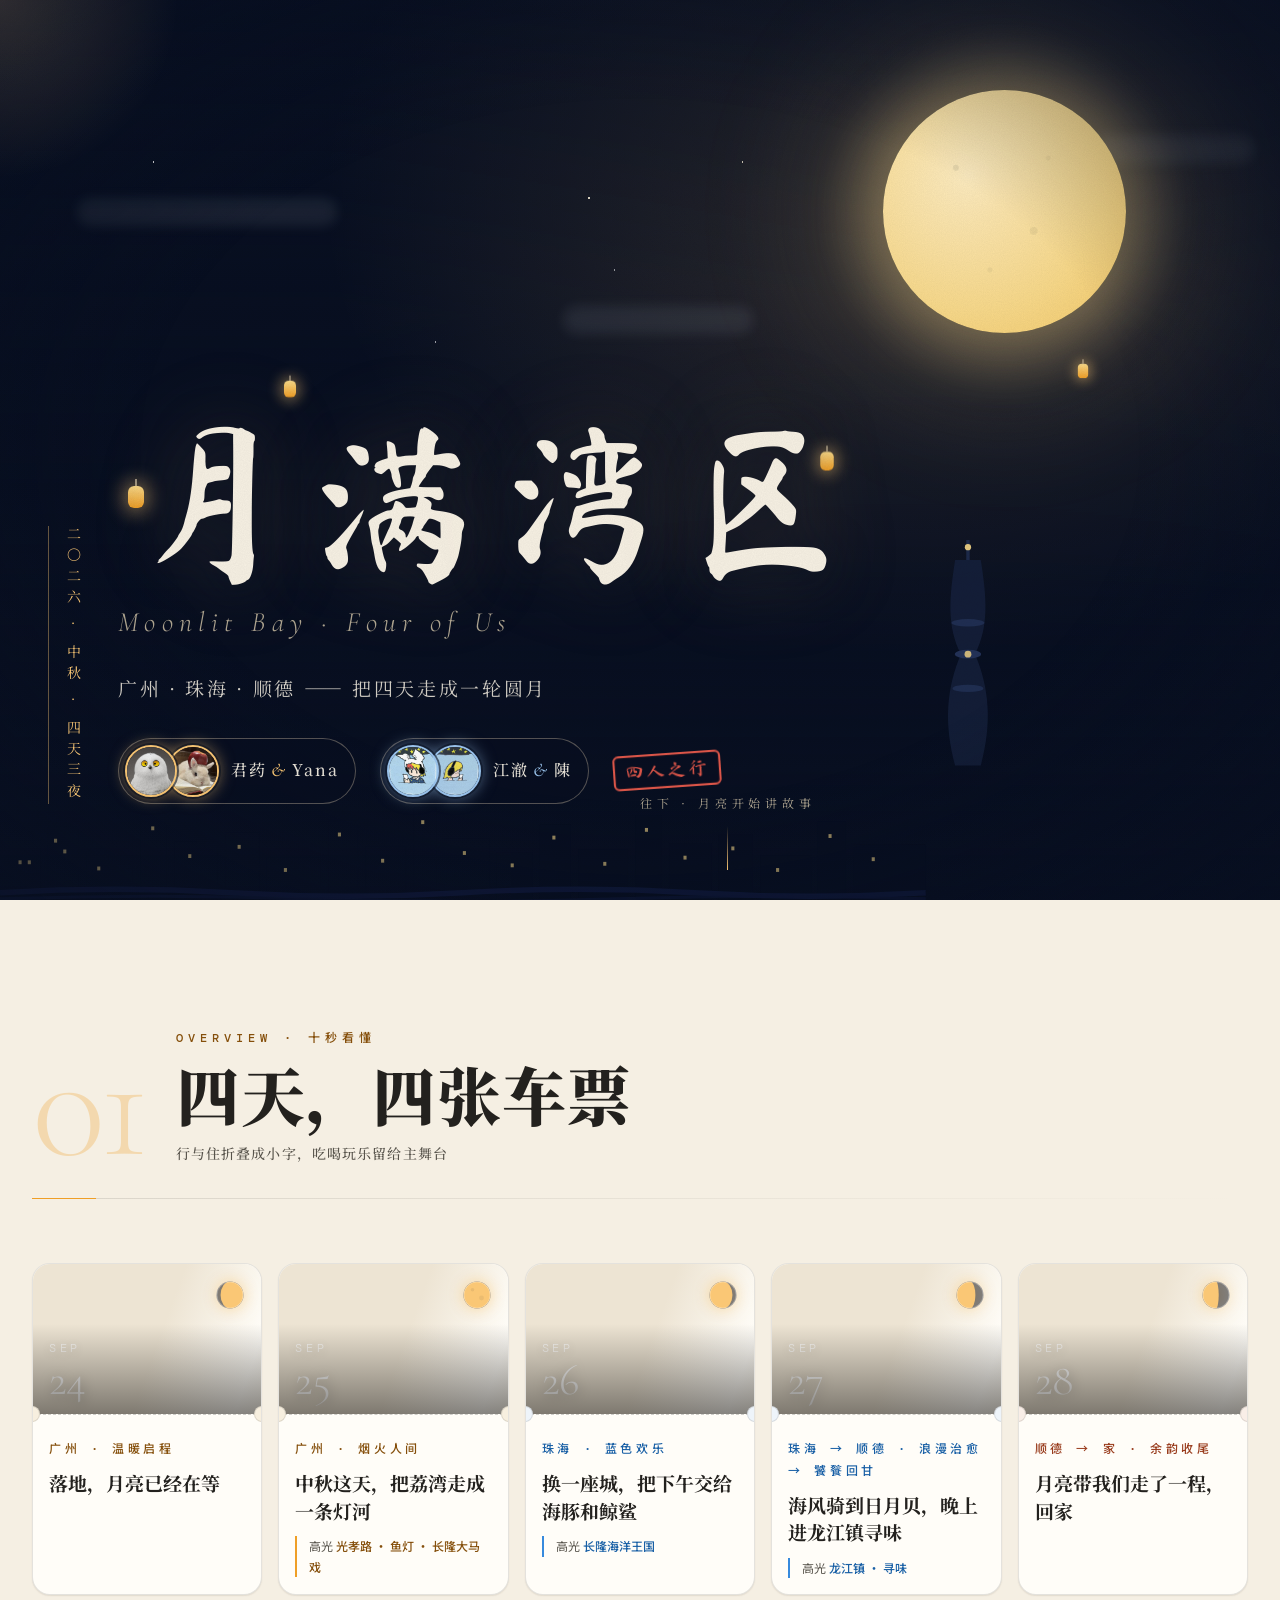
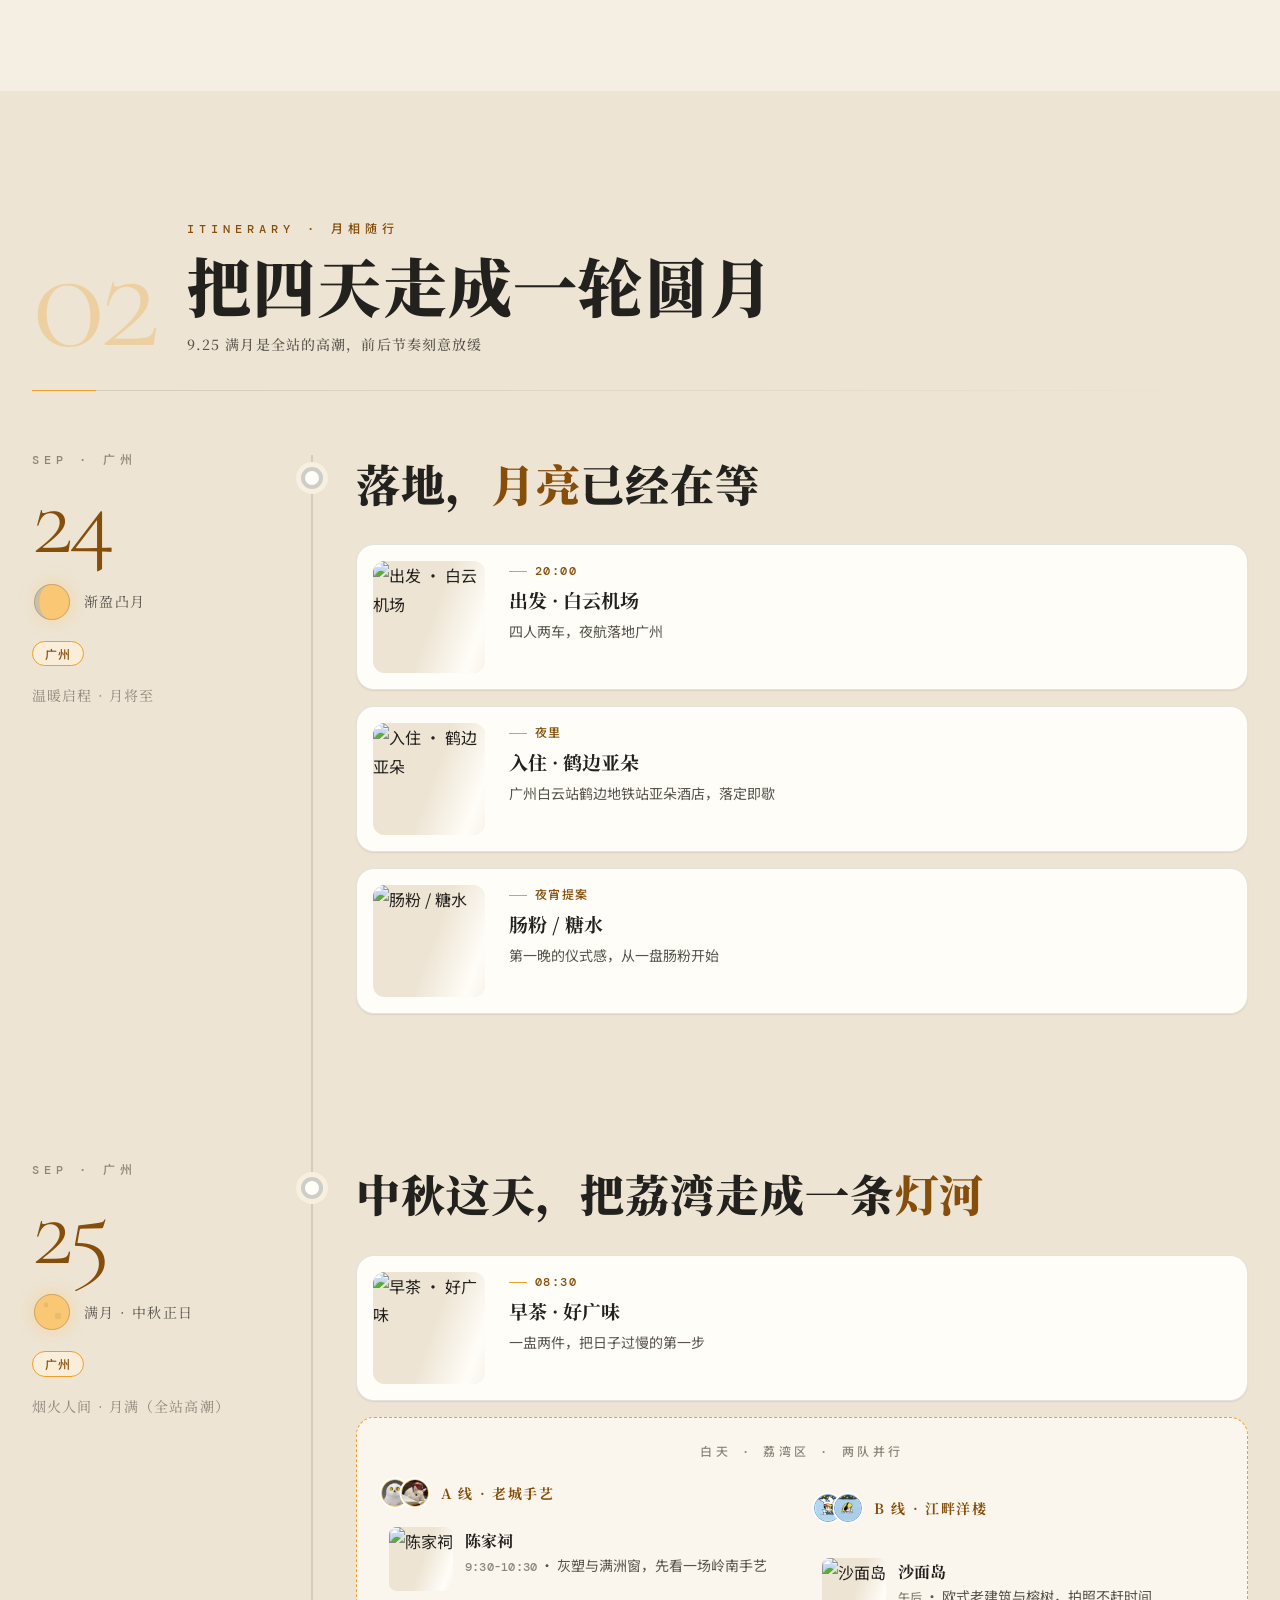
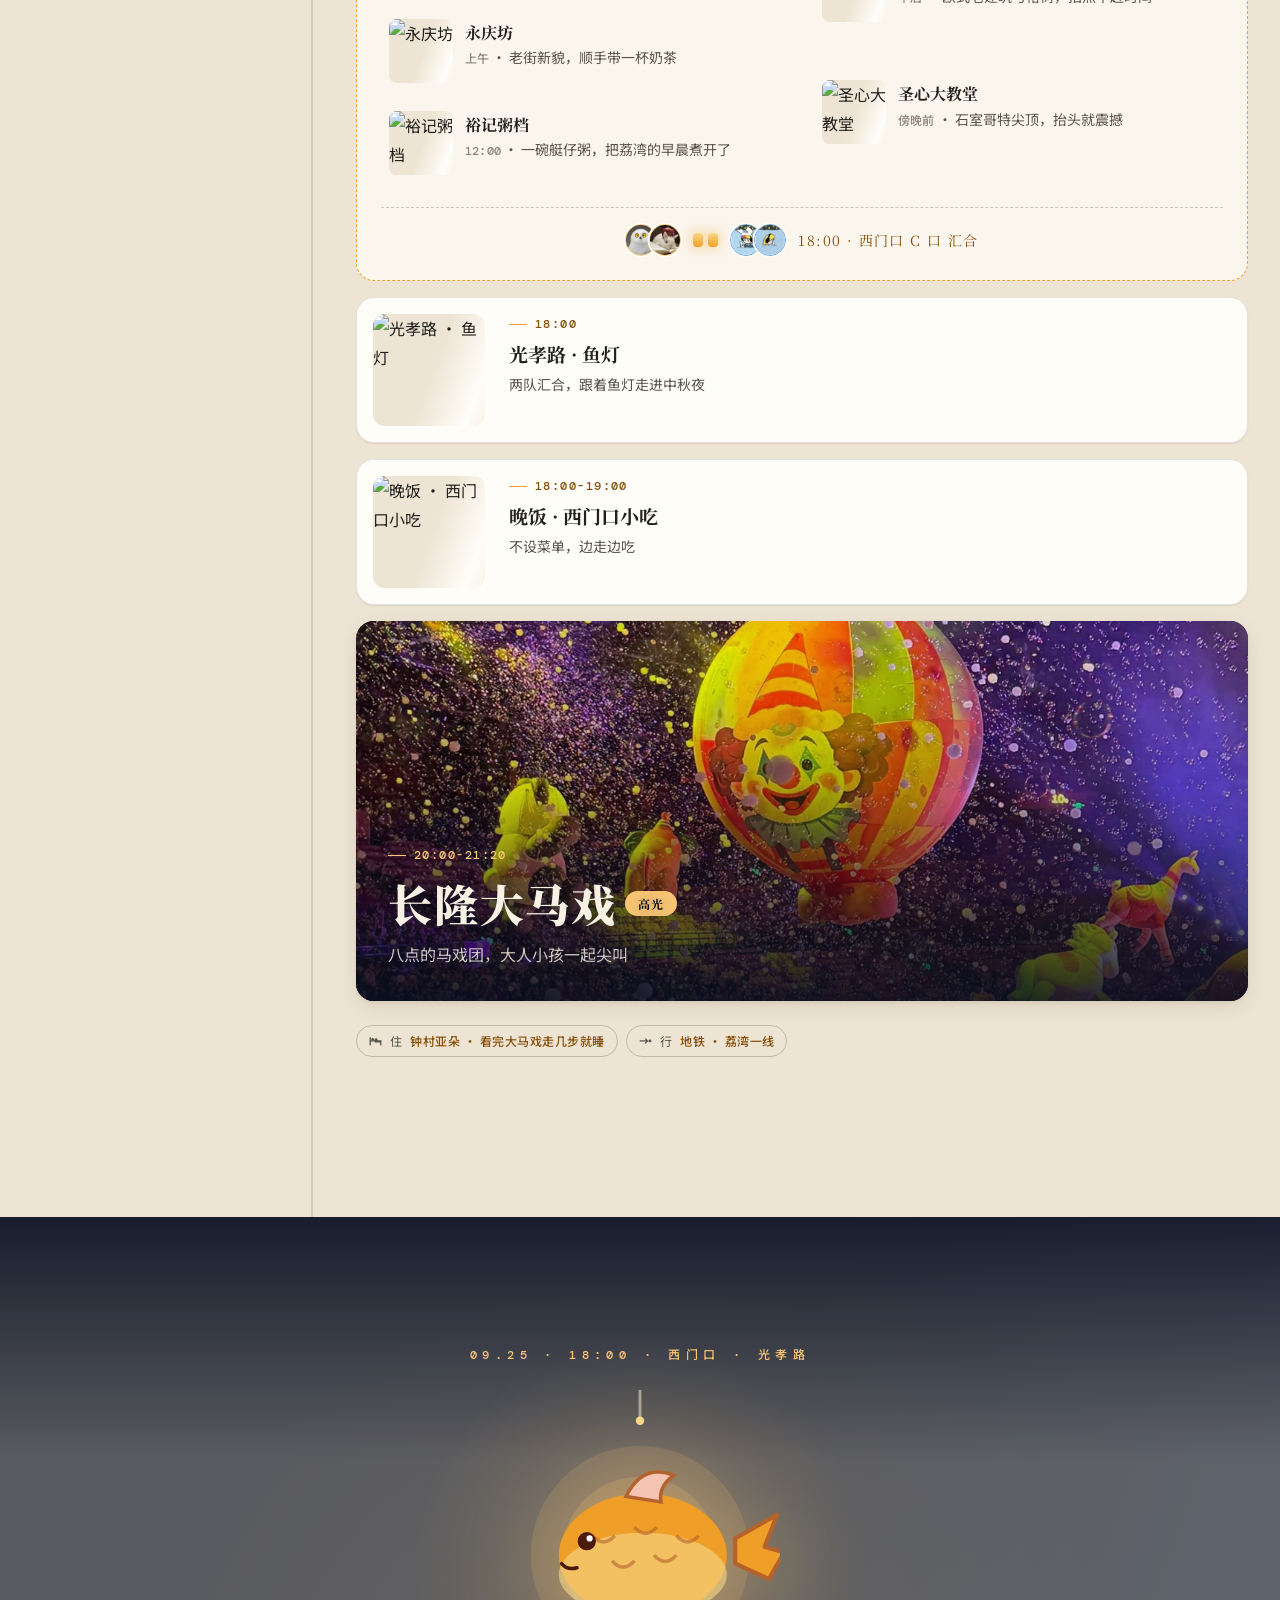
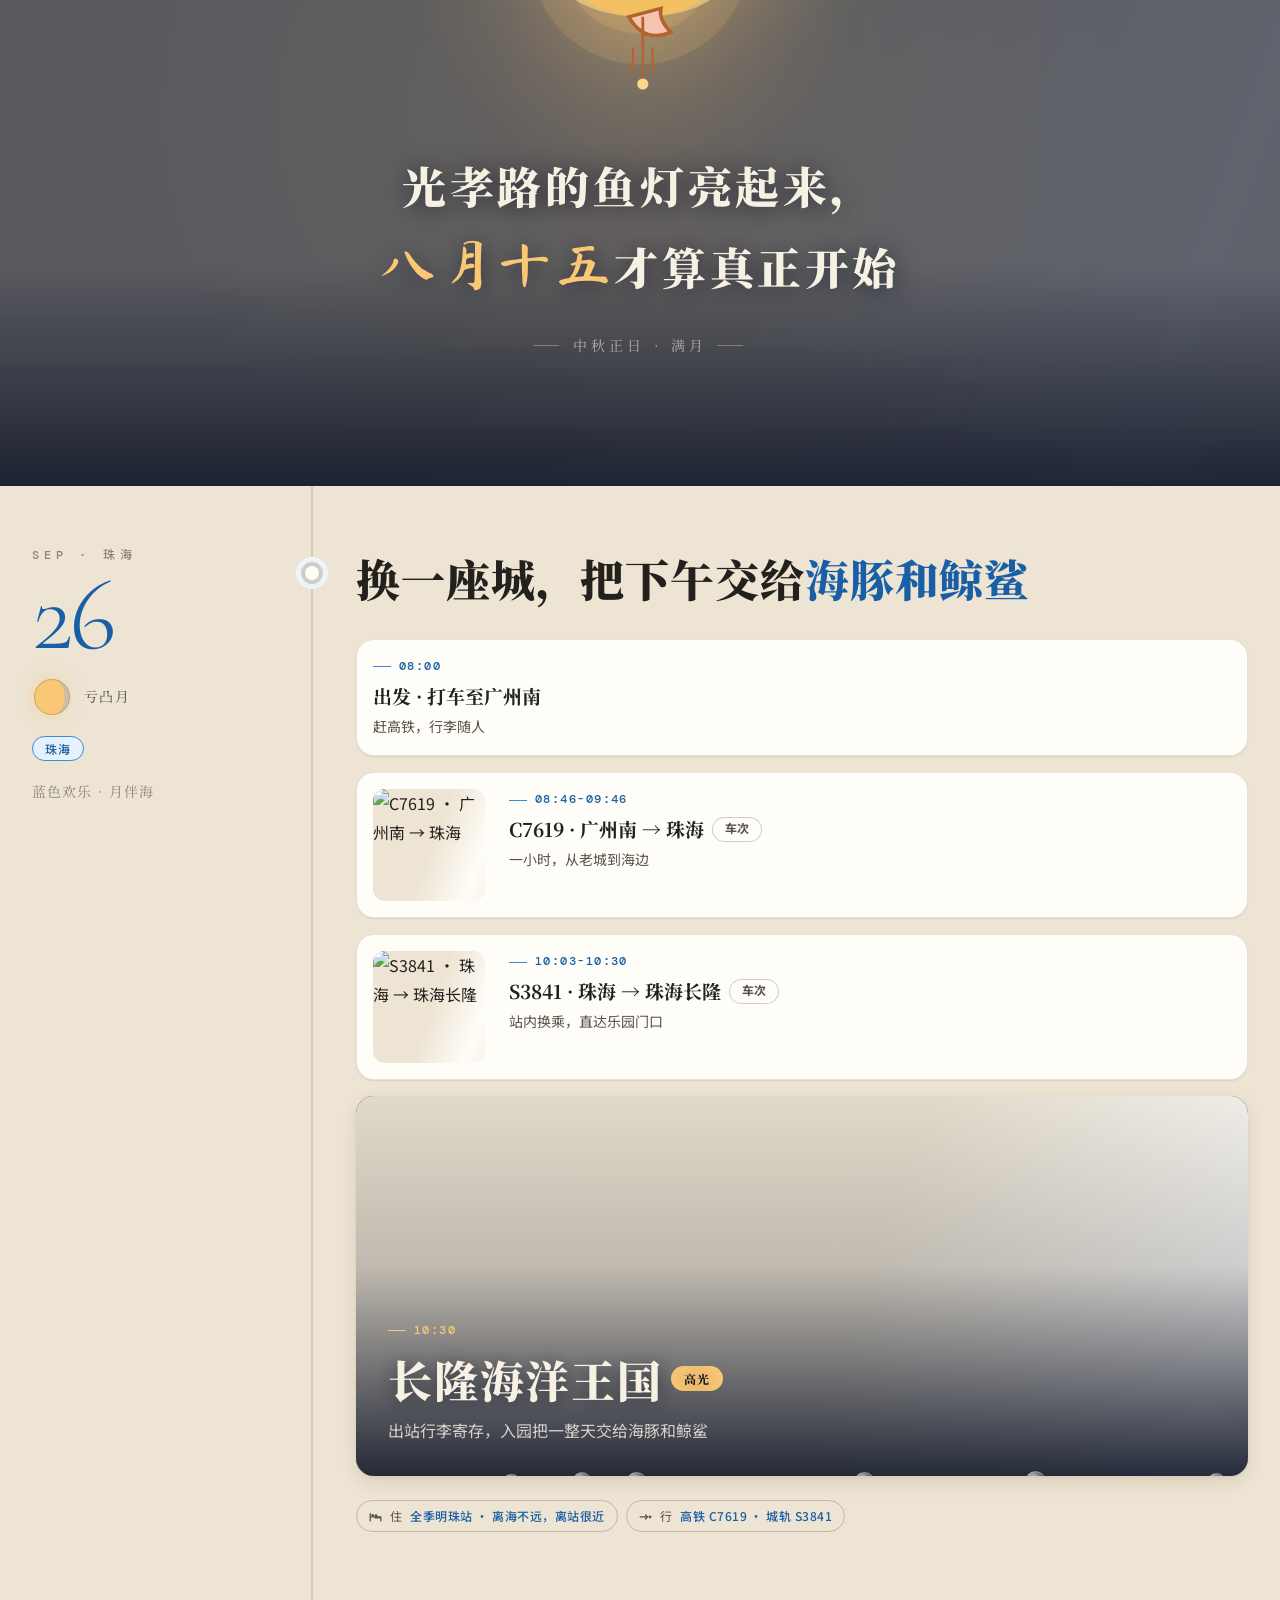
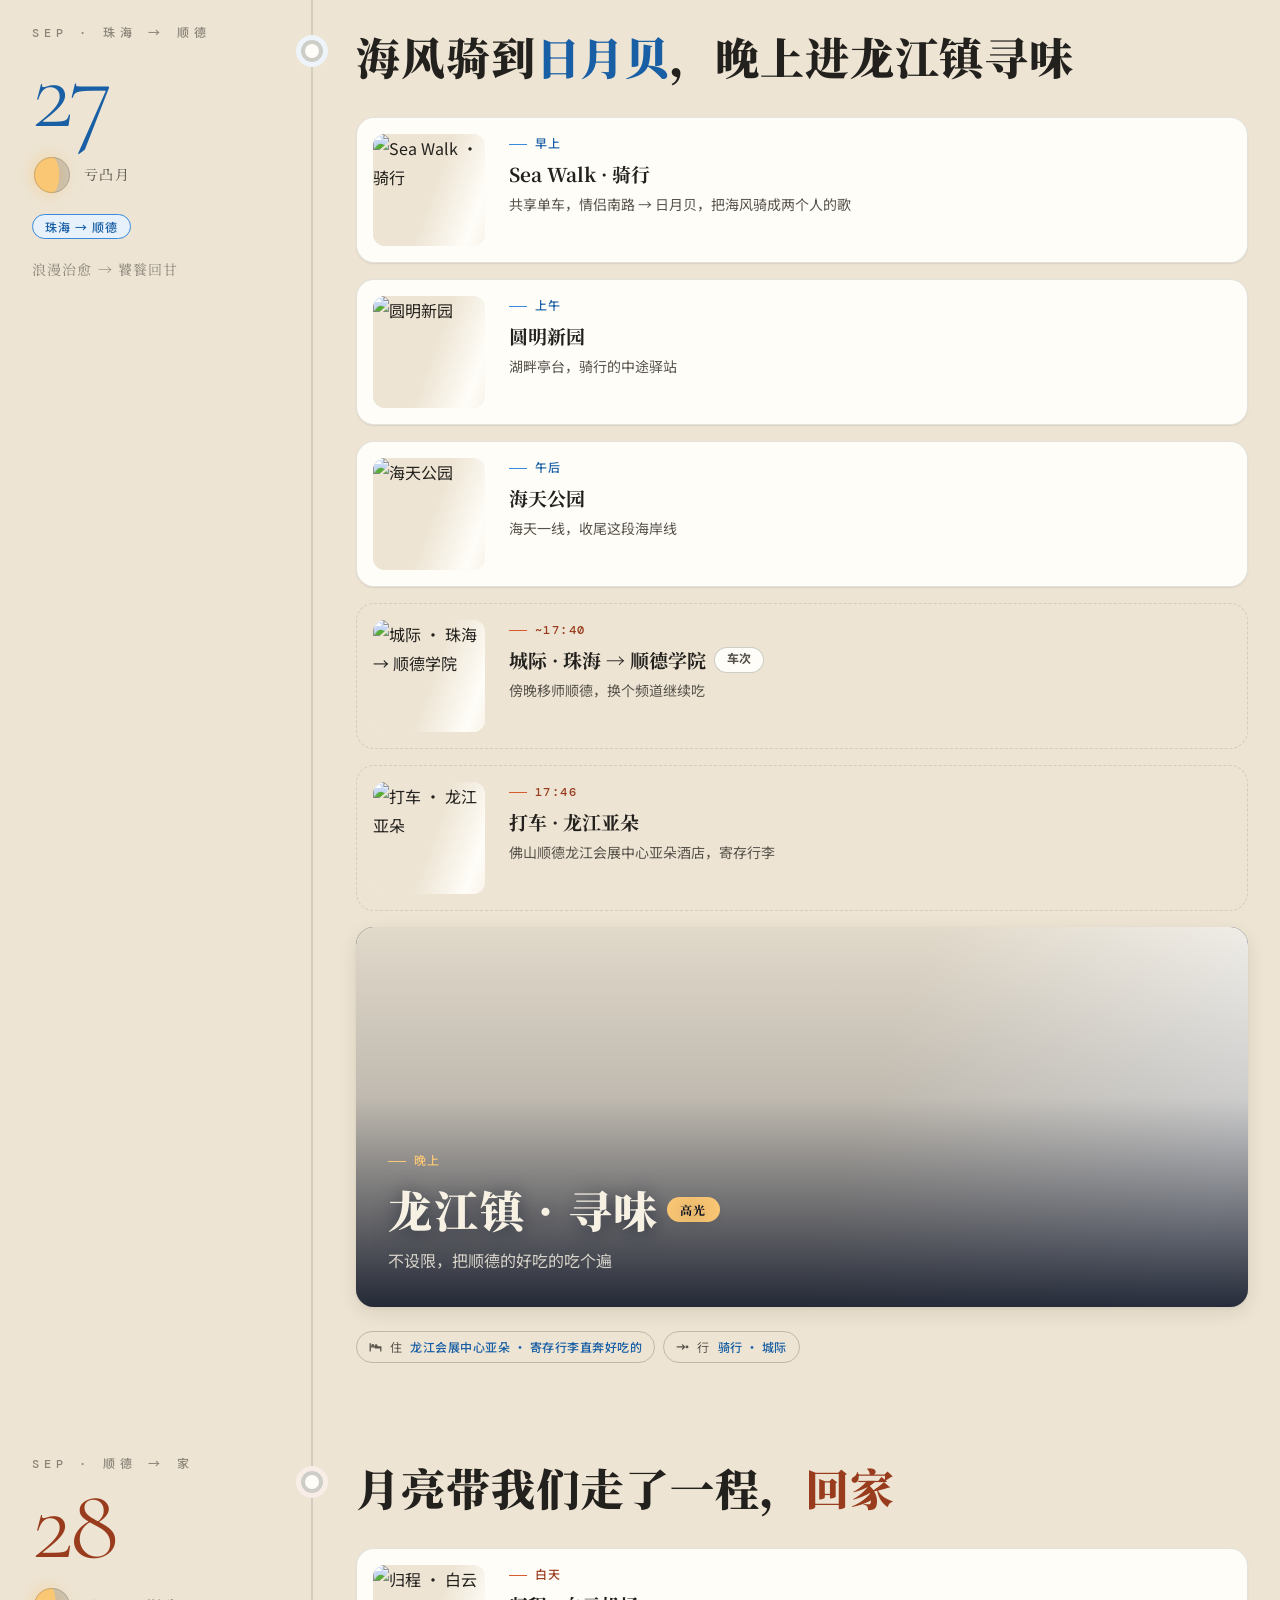
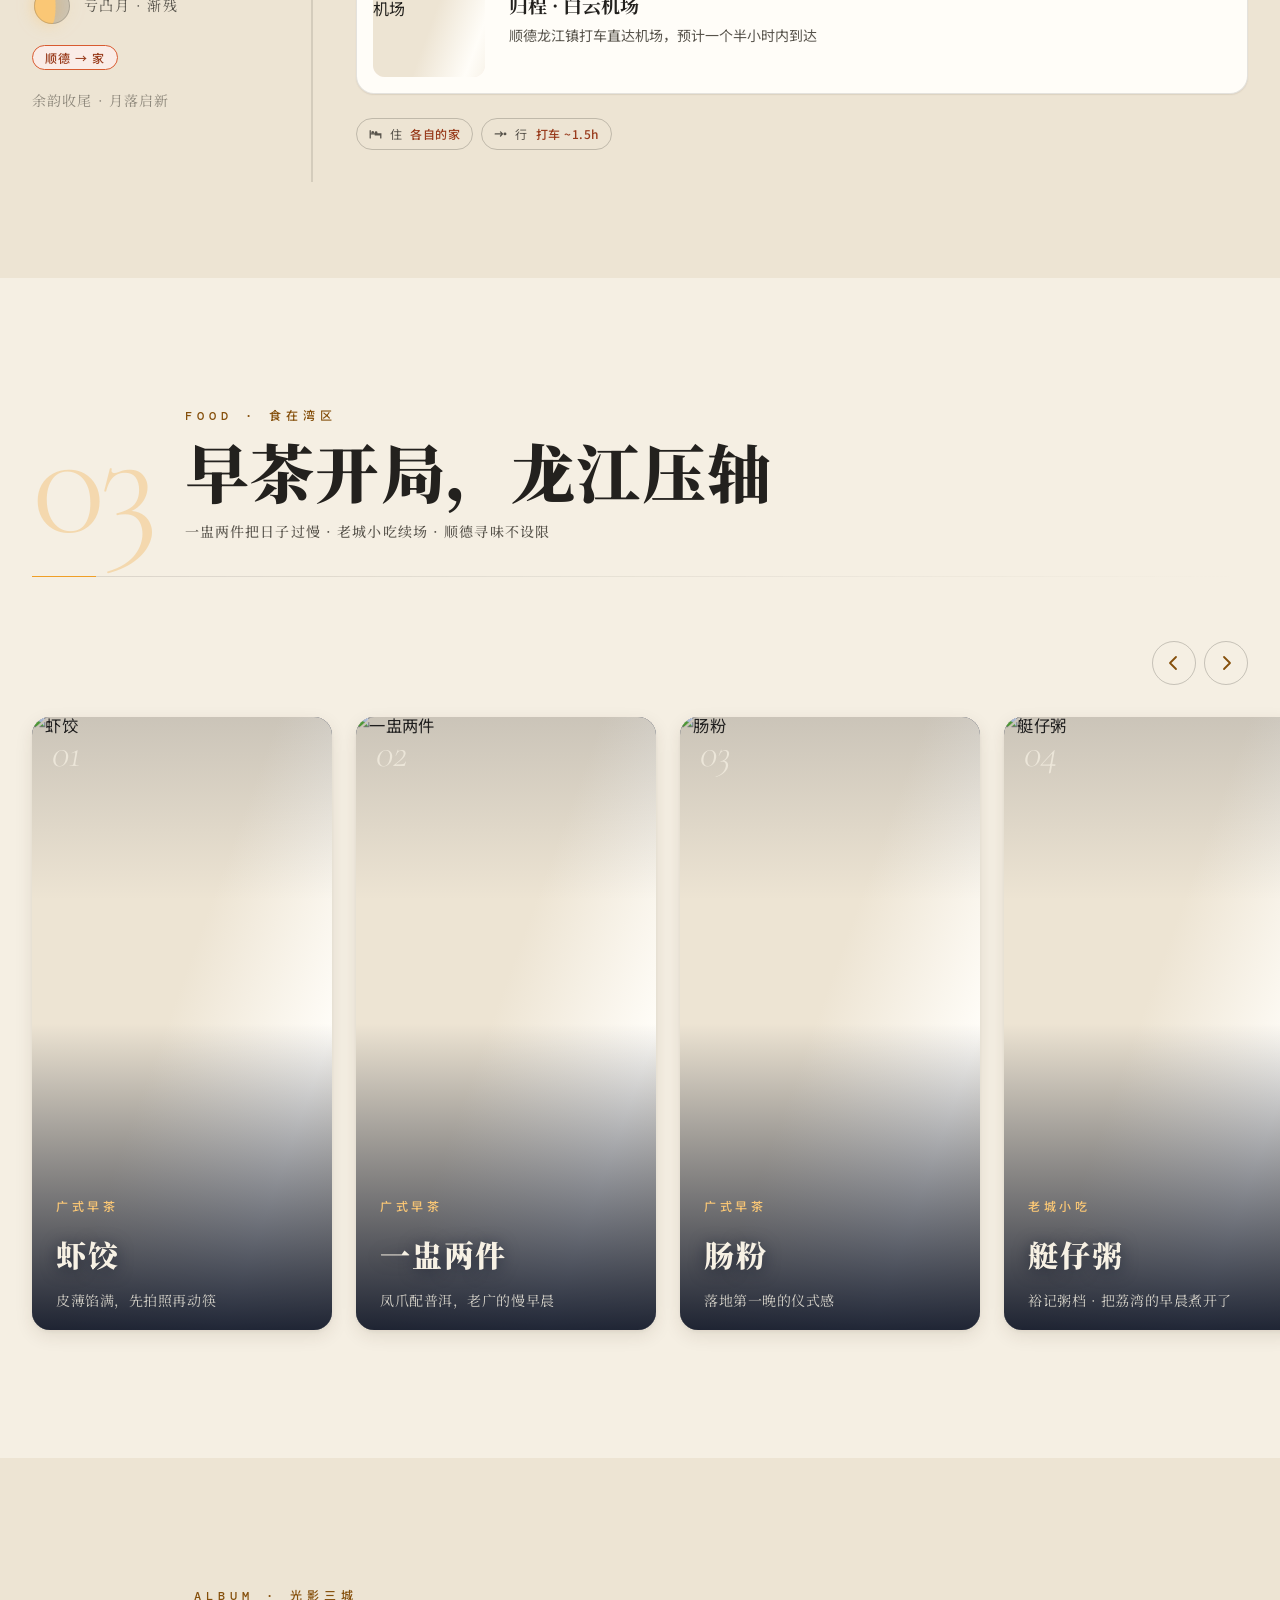
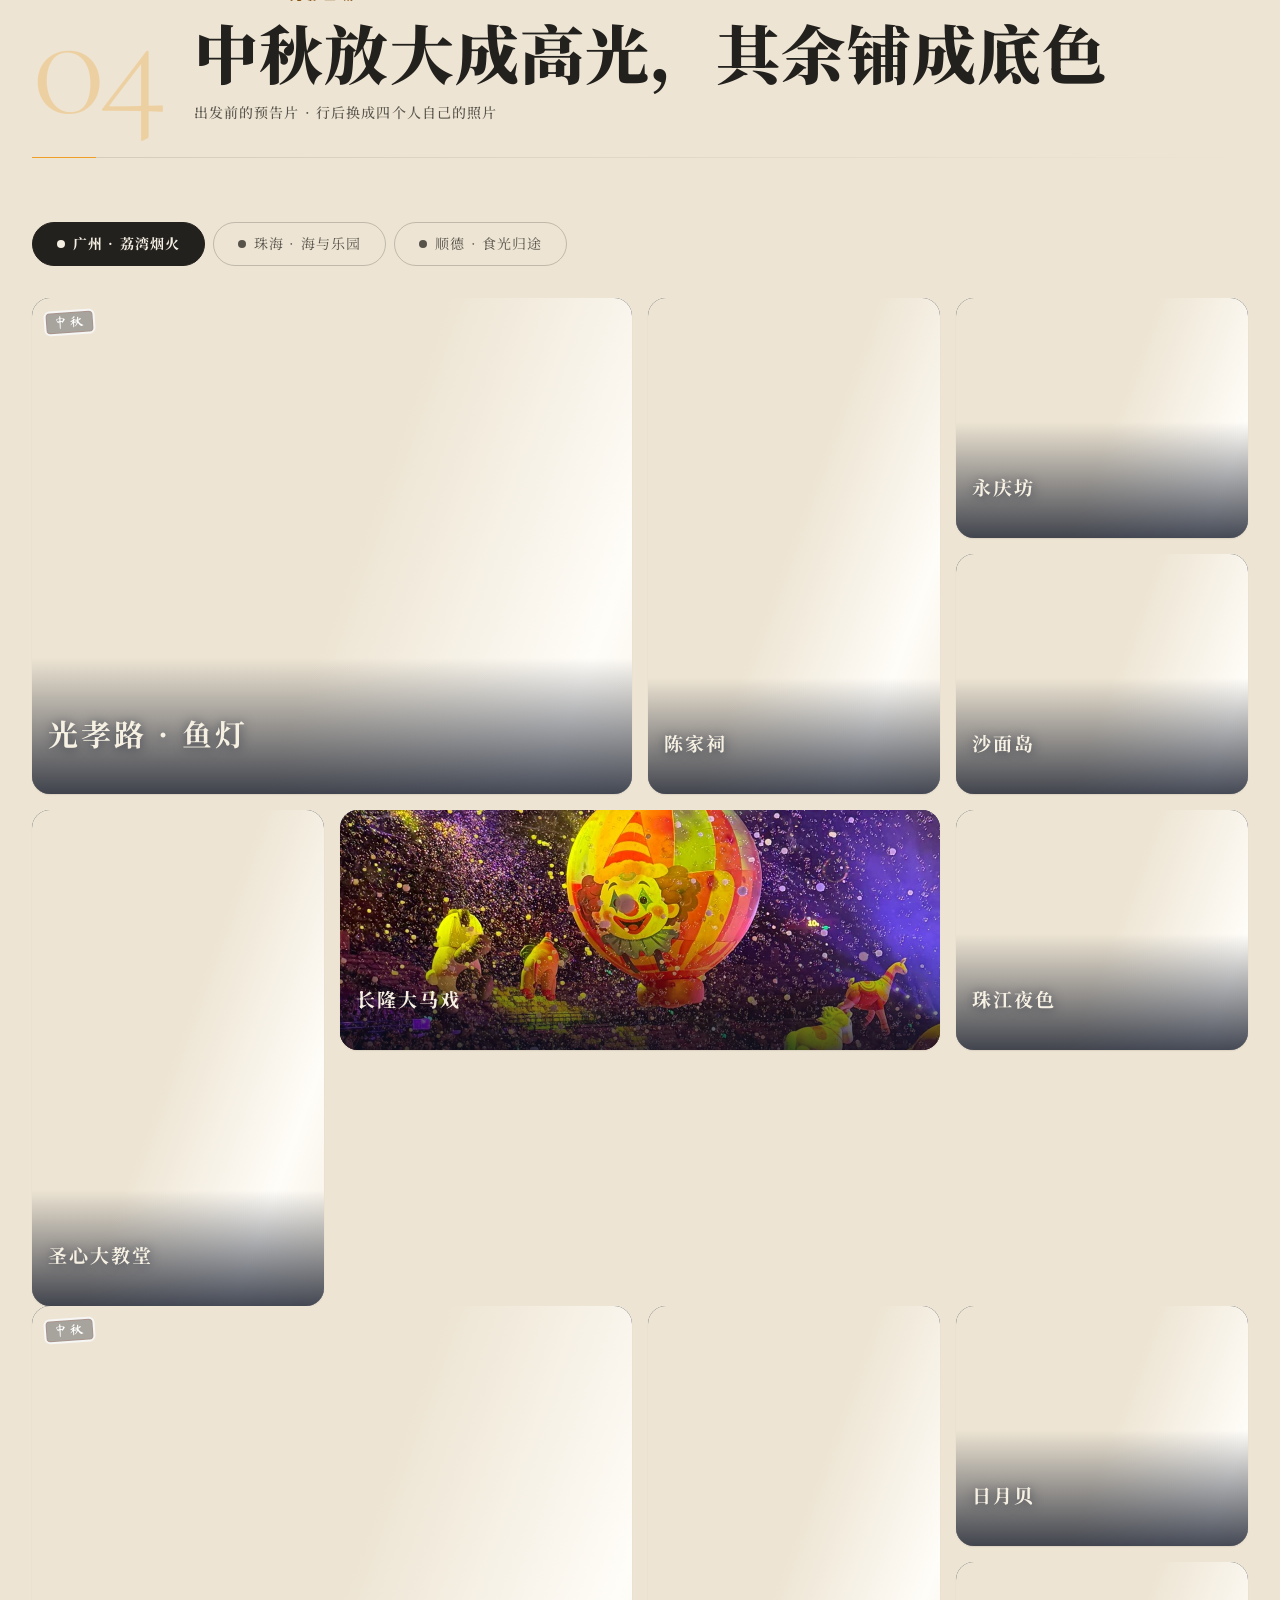
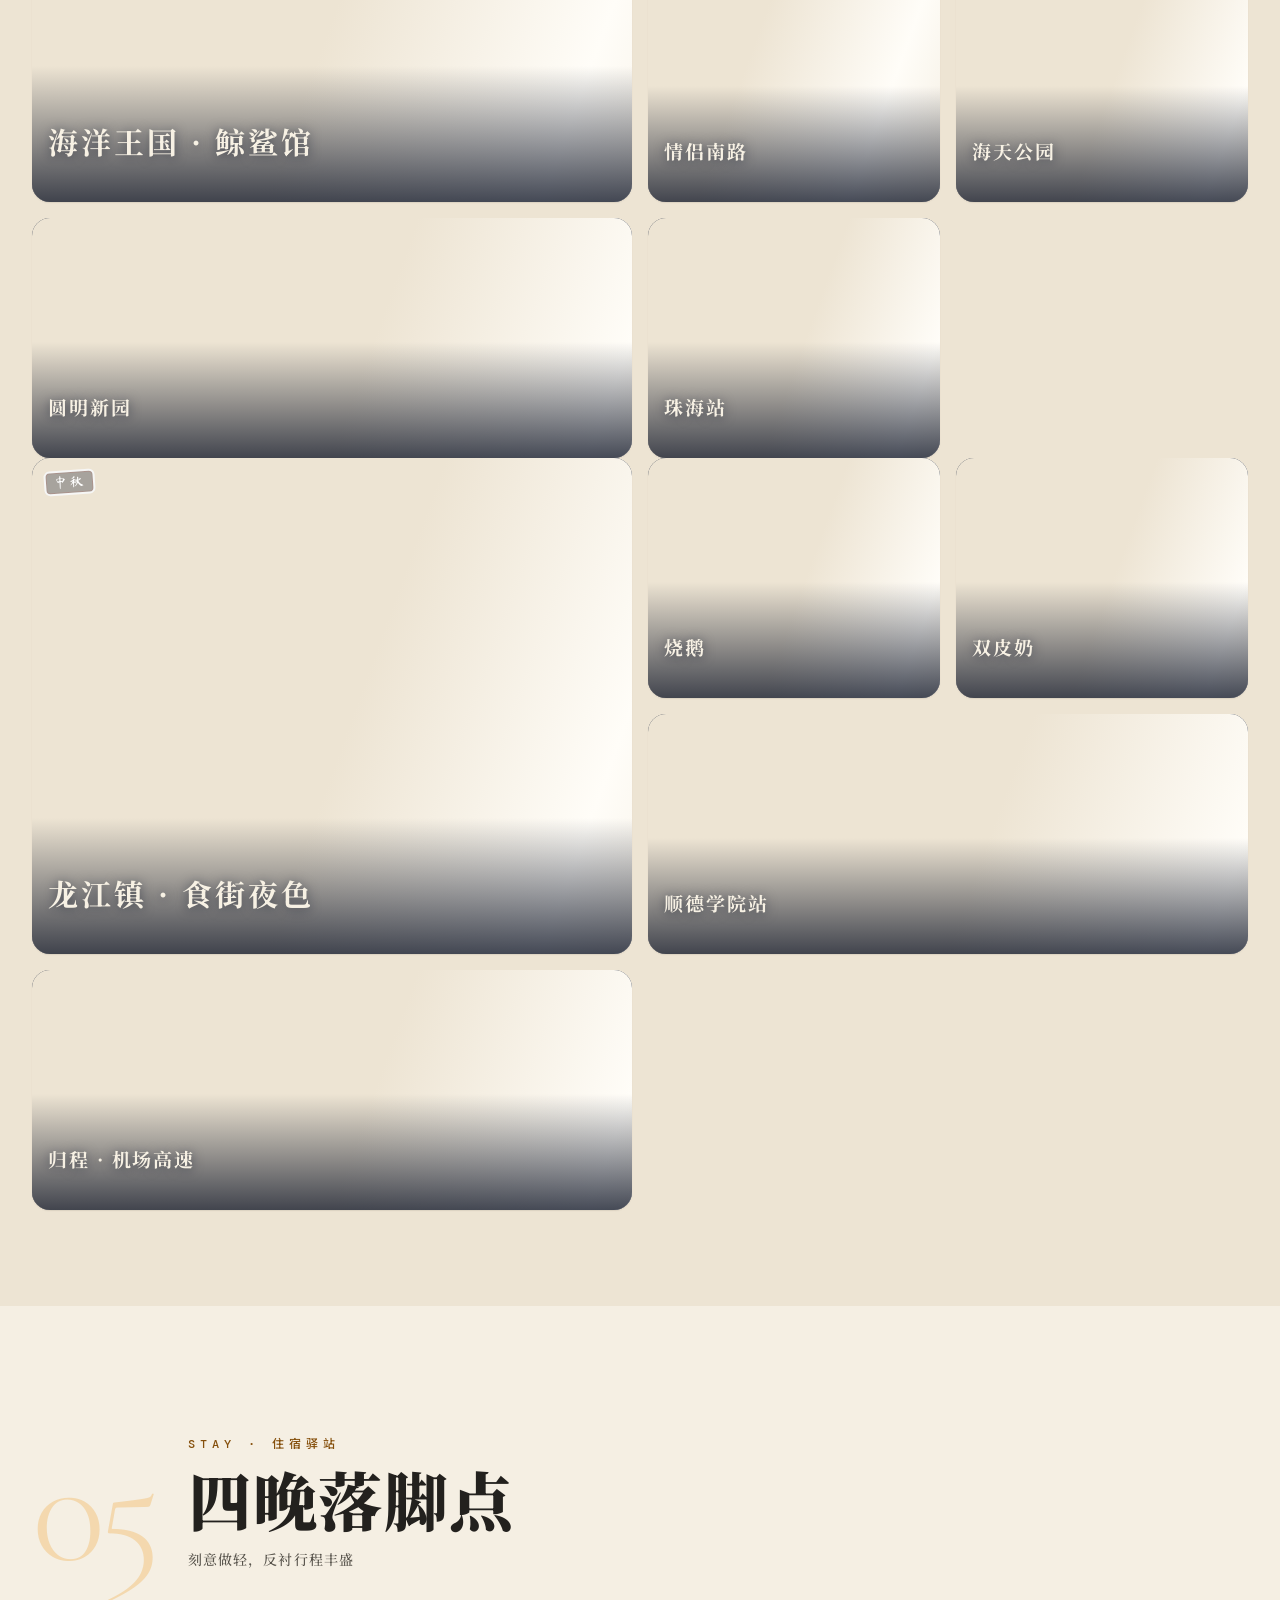
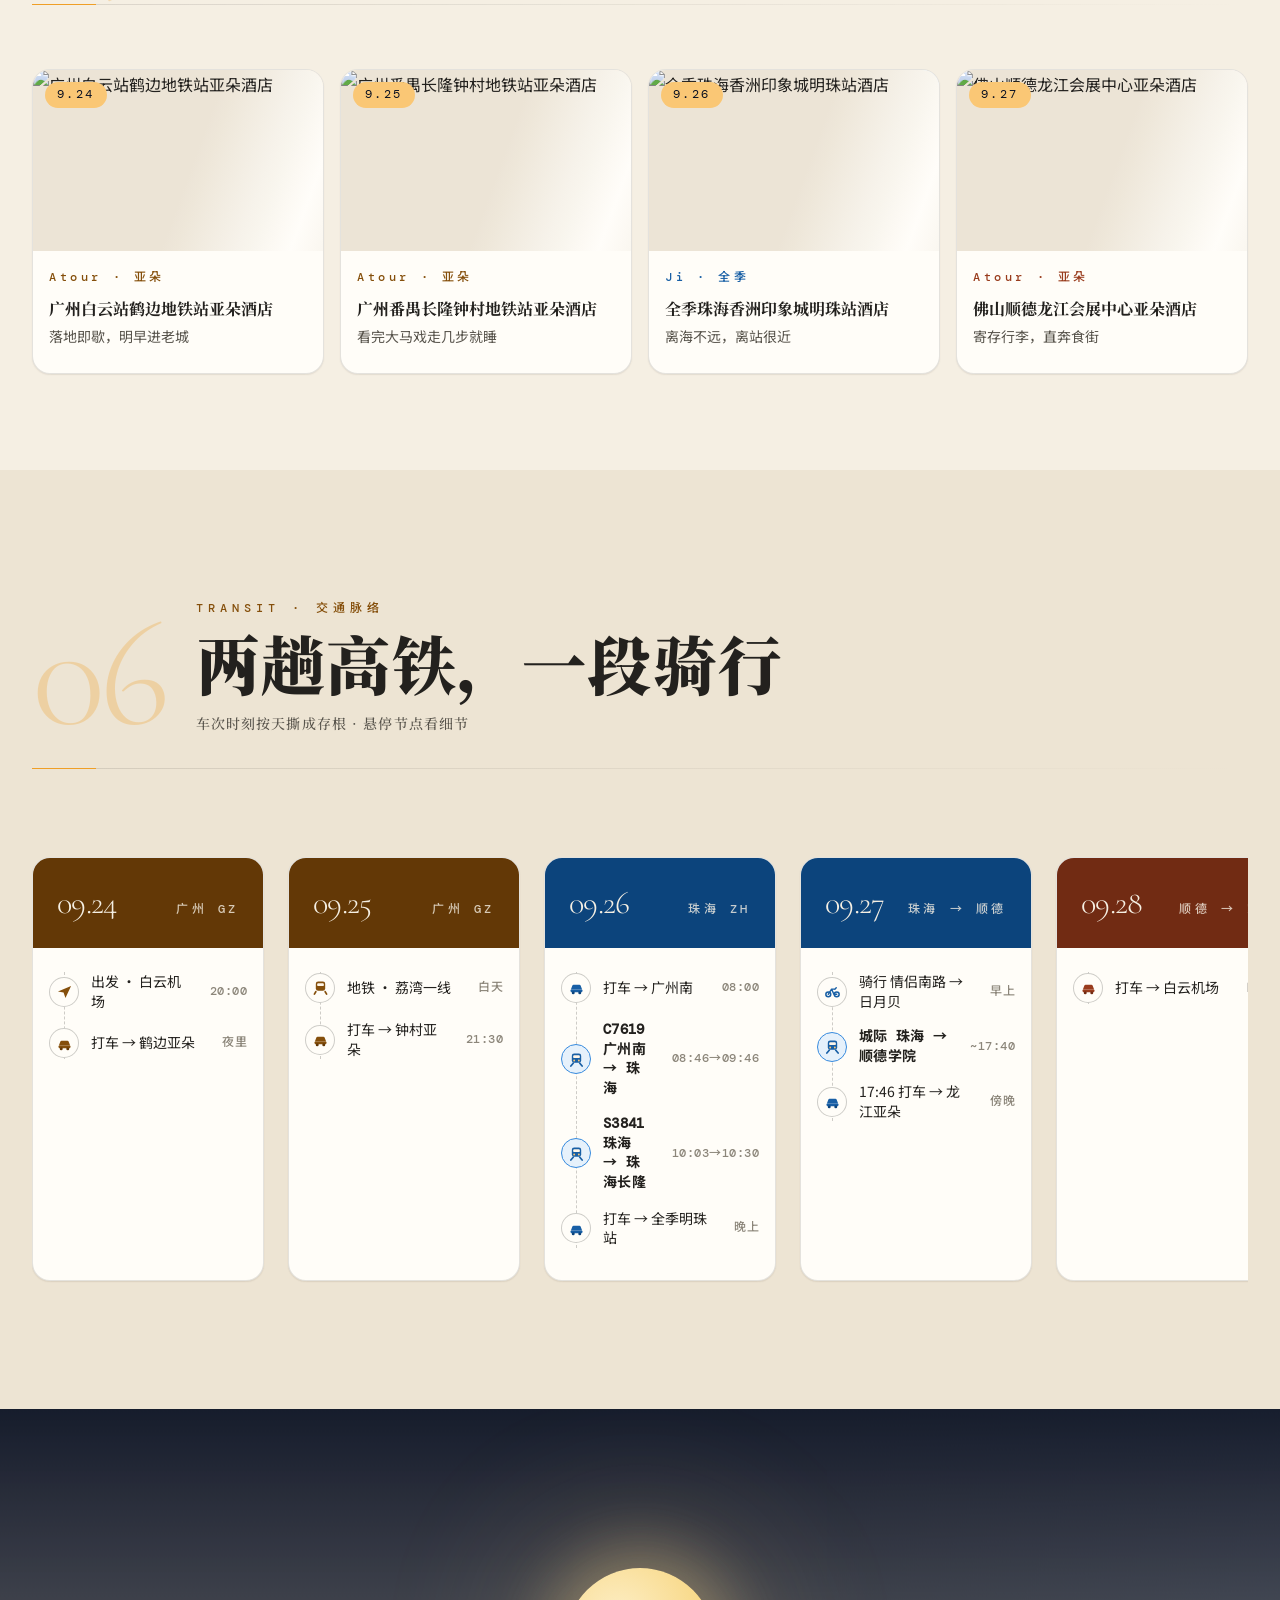
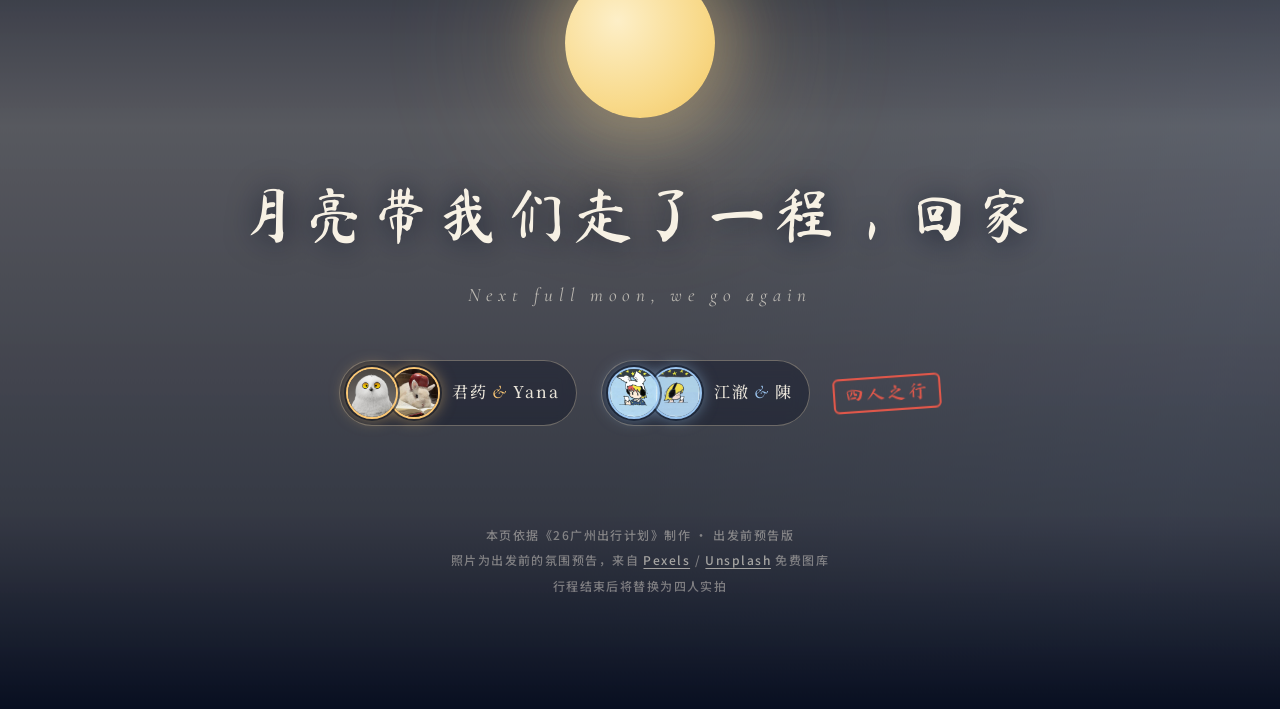
==== commit 5f0d9d5a: "feat(moonlit-bay-trip): 接入四人头像双人徽章 - Hero/尾声：两枚圆头像交叠成双人徽章（A 组暖金 / B 组冰蓝描边），弹入 + 尾声轻浮动 - 时间线分叉 A/B 线标" ====
--- a/moonlit-bay-trip/index.html
+++ b/moonlit-bay-trip/index.html
@@ -21,6 +21,7 @@
   <link rel="stylesheet" href="css/tokens.css">
   <link rel="stylesheet" href="css/base.css">
   <link rel="stylesheet" href="css/components.css">
+  <link rel="stylesheet" href="css/avatars.css">
 </head>
 <body>
 
@@ -263,5 +264,6 @@
   <script src="js/photos.js"></script>
   <script src="js/data.js"></script>
   <script src="js/main.js"></script>
+  <script src="js/avatars.js"></script>
 </body>
 </html>
--- a/moonlit-bay-trip/css/avatars.css
+++ b/moonlit-bay-trip/css/avatars.css
@@ -0,0 +1,141 @@
+/* ============================================================
+   avatars.css — 四人头像 · 双人徽章（设计方案260922）
+   ============================================================ */
+
+/* —— 双人徽章 —— */
+.duo {
+  display: inline-flex;
+  align-items: center;
+  gap: var(--sp-3);
+  padding: 6px var(--sp-4) 6px 6px;
+  border-radius: var(--r-pill);
+  border: 1.5px solid rgba(250, 232, 195, 0.32);
+  background: rgba(8, 15, 33, 0.38);
+  backdrop-filter: blur(8px);
+  font-family: var(--f-serif);
+  font-weight: 500;
+  font-size: var(--fs-body);
+  letter-spacing: 0.12em;
+  color: rgba(247, 241, 228, 0.94);
+  opacity: 0;
+  transform: scale(.6) translateY(10px);
+  animation: duoPop .9s var(--ease-emph) both;
+  --duo-ring: var(--lamp);
+  --duo-glow: rgba(250, 199, 117, .55);
+}
+
+.duo--b { --duo-ring: #9CC6F0; --duo-glow: rgba(156, 198, 240, .55); }
+
+.duo:nth-child(1) { animation-delay: 1.7s; }
+.duo:nth-child(2) { animation-delay: 1.95s; }
+
+@keyframes duoPop {
+  0%   { opacity: 0; transform: scale(.6) translateY(10px); }
+  70%  { opacity: 1; transform: scale(1.06) translateY(-2px); }
+  100% { opacity: 1; transform: none; }
+}
+
+.duo__pair { display: inline-flex; align-items: center; flex-shrink: 0; }
+
+.duo__ava {
+  width: 52px;
+  height: 52px;
+  border-radius: 50%;
+  object-fit: cover;
+  border: 2px solid var(--duo-ring);
+  box-shadow: 0 0 0 2px rgba(8, 15, 33, .6), 0 0 16px var(--duo-glow);
+  background: var(--night);
+  transition: transform var(--t-norm) var(--ease-out-expo);
+}
+
+.duo__ava--a { position: relative; z-index: 2; }
+.duo__ava--b { margin-left: -10px; }
+
+.duo:hover .duo__ava--a { transform: translateX(3px) rotate(-4deg); }
+.duo:hover .duo__ava--b { transform: translateX(-3px) rotate(4deg); }
+
+.duo__names { white-space: nowrap; }
+
+.duo__amp {
+  font-family: var(--f-en);
+  font-style: italic;
+  color: var(--duo-ring);
+  font-size: 1.15em;
+  margin: 0 .25em;
+}
+
+/* 尾声：出现后轻微浮动，呼应 Hero 灯笼 */
+.finale .duo { animation: duoPop .9s var(--ease-emph) both; }
+.finale.in .duo:nth-child(1) { animation-delay: 1.1s; }
+.finale.in .duo:nth-child(2) { animation-delay: 1.3s; }
+.finale:not(.in) .duo { animation-play-state: paused; }
+
+.finale.in .duo__ava { animation: avaFloat 3.6s ease-in-out infinite; }
+.finale.in .duo--a .duo__ava--a { animation-delay: 0s; }
+.finale.in .duo--a .duo__ava--b { animation-delay: -1.2s; }
+.finale.in .duo--b .duo__ava--a { animation-delay: -2.1s; }
+.finale.in .duo--b .duo__ava--b { animation-delay: -0.6s; }
+
+@keyframes avaFloat {
+  0%, 100% { translate: 0 0; }
+  50%      { translate: 0 -3px; }
+}
+
+/* —— 小头像对（分叉列标题 / 汇合节点共用） —— */
+.mini-pair {
+  display: inline-flex;
+  align-items: center;
+  flex-shrink: 0;
+}
+
+.fork__col-title .mini-pair { margin-right: var(--sp-1); }
+
+.mini-pair img {
+  width: 28px;
+  height: 28px;
+  border-radius: 50%;
+  object-fit: cover;
+  border: 1.5px solid var(--mini-ring, var(--lamp));
+  box-shadow: 0 0 0 1.5px var(--card);
+  background: var(--card);
+  transition: transform var(--t-fast) var(--ease-out-expo);
+}
+
+.mini-pair img + img { margin-left: -8px; }
+
+.mini-pair--b { --mini-ring: #6FA8E0; }
+
+.fork__col:hover .mini-pair img { transform: scale(1.12); }
+
+/* —— 汇合节点：两对从左右滑入并排 —— */
+.junction { position: relative; flex-wrap: wrap; row-gap: var(--sp-2); }
+
+.junction__crew {
+  display: inline-flex;
+  align-items: center;
+  gap: var(--sp-2);
+}
+
+.junction__crew .mini-pair img { width: 32px; height: 32px; }
+
+.junction__crew--a { transform: translateX(-40px); opacity: 0; }
+.junction__crew--b { transform: translateX(40px); opacity: 0; }
+
+.junction__crew { transition: transform .7s var(--ease-out-expo), opacity .6s var(--ease-dec); }
+
+.fork.in .junction__crew { transform: none; opacity: 1; }
+.fork.in .junction__crew--b { transition-delay: .12s; }
+
+/* —— 响应式 —— */
+@media (max-width: 767px) {
+  .duo { font-size: var(--fs-caption); padding: 5px var(--sp-3) 5px 5px; gap: var(--sp-2); }
+  .duo__ava { width: 42px; height: 42px; }
+  .duo__ava--b { margin-left: -8px; }
+  .junction__crew .mini-pair img { width: 28px; height: 28px; }
+}
+
+@media (prefers-reduced-motion: reduce) {
+  .duo { animation: none; opacity: 1; transform: none; }
+  .finale.in .duo__ava { animation: none; }
+  .junction__crew { transform: none; opacity: 1; transition: none; }
+}
